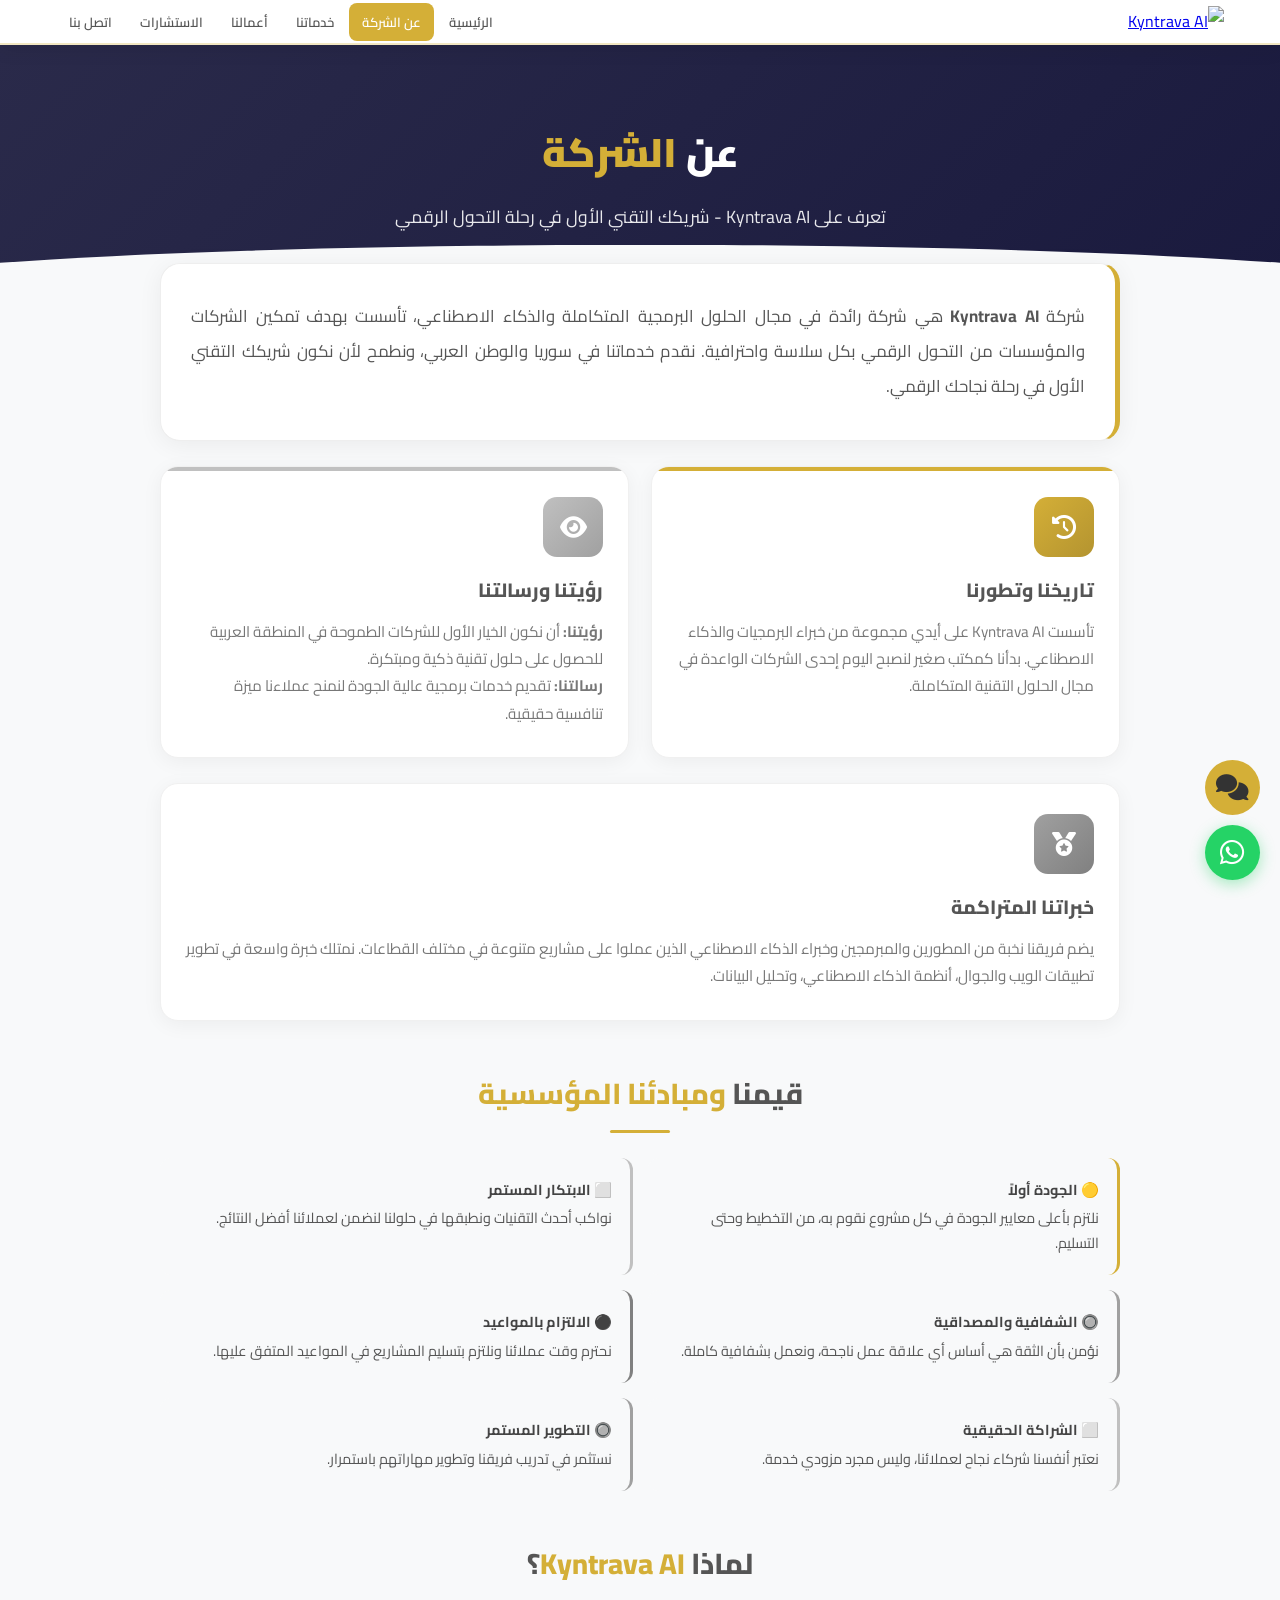
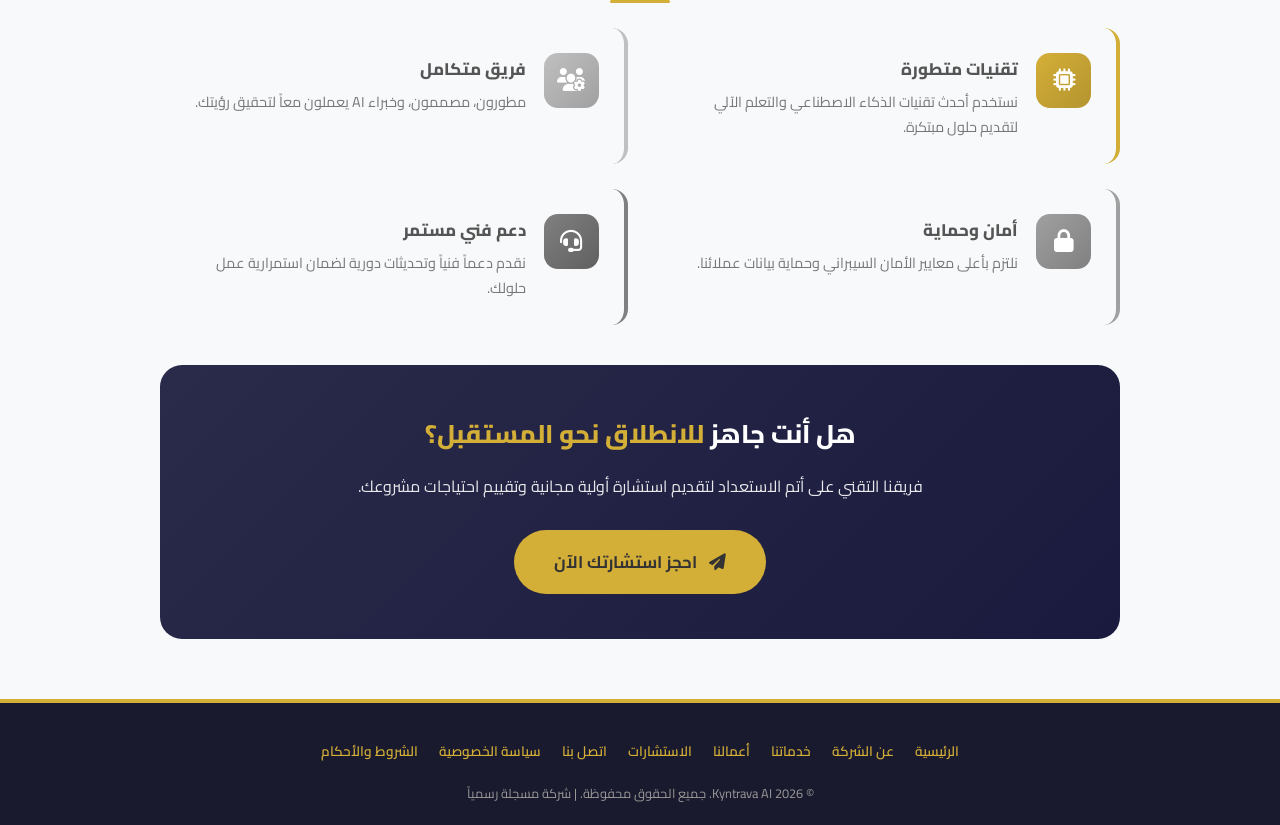
==== about.html @ 2e0e8b48 "Update about.html" ====
<!DOCTYPE html>
<html lang="ar" dir="rtl">
<head>
    <meta charset="UTF-8">
    <meta name="viewport" content="width=device-width, initial-scale=1.0">
    <title>عن الشركة - Kyntrava AI | الذكاء الاصطناعي والحلول البرمجية</title>
    <meta name="description" content="Kyntrava AI شركة رائدة في الذكاء الاصطناعي وتطوير البرمجيات. تعرف على رؤيتنا ورسالتنا وخبراتنا في الحلول الرقمية.">
    <meta property="og:title" content="عن الشركة - Kyntrava AI">
    <meta property="og:description" content="تعرف على Kyntrava AI - شريكك التقني الأول">
    <meta property="og:image" content="https://i.imgur.com/aRilL9C.png">
    
    <link rel="stylesheet" href="https://cdnjs.cloudflare.com/ajax/libs/font-awesome/6.5.1/css/all.min.css">
    <link href="https://fonts.googleapis.com/css2?family=Cairo:wght@300;400;500;600;700;800;900&display=swap" rel="stylesheet">
    
    <style>
        * { margin: 0; padding: 0; box-sizing: border-box; font-family: 'Cairo', sans-serif; }
        
        :root {
            --primary: #D4AF37;
            --primary-dark: #B49430;
            --primary-light: #E0C35A;
            --dark-bg: #1A1A2E;
            --silver: #C0C0C0;
            --gray: #A0A0A0;
            --darkgray: #808080;
            --neon-blue: #00d4ff;
            --neu-light: #ffffff;
            --neu-dark: #d1d9e6;
        }
        
        body { background: #f8f9fa; overflow-x: hidden; }

        /* شريط التقدم */
        .reading-progress { position: fixed; top: 0; left: 0; height: 3px; background: var(--primary); z-index: 10000; transition: width 0.1s; }

        /* نافبار */
        .navbar { background: rgba(255,255,255,0.95); backdrop-filter: blur(20px); -webkit-backdrop-filter: blur(20px); border-bottom: 2px solid rgba(212,175,55,0.3); box-shadow: 0 4px 20px rgba(0,0,0,0.08); position: sticky; top: 0; z-index: 1000; }
        .nav-container { max-width: 1200px; margin: 0 auto; padding: 0.4rem 1rem; display: flex; justify-content: space-between; align-items: center; flex-wrap: wrap; }
        .logo-img { height: 42px; }
        .nav-menu { display: flex; list-style: none; gap: 2px; flex-wrap: wrap; }
        .nav-menu a { text-decoration: none; color: #555; font-weight: 600; font-size: 0.82rem; padding: 7px 13px; border-radius: 8px; transition: all 0.3s; white-space: nowrap; }
        .nav-menu a:hover { color: var(--primary); background: rgba(212,175,55,0.08); }
        .nav-menu a.active { background: var(--primary); color: white; }
        .menu-toggle { display: none; font-size: 1.6rem; cursor: pointer; color: #555; background: none; border: 1px solid #ddd; border-radius: 8px; padding: 5px 12px; transition: 0.3s; }
        .menu-toggle:hover { color: var(--primary); border-color: var(--primary); }

        @media (max-width: 768px) {
            .menu-toggle { display: block; }
            .nav-menu { display: none; flex-direction: column; width: 100%; background: white; position: absolute; top: 100%; left: 0; right: 0; box-shadow: 0 10px 30px rgba(0,0,0,0.15); padding: 15px; border-radius: 0 0 15px 15px; gap: 5px; z-index: 1000; }
            .nav-menu.show { display: flex; animation: slideDown 0.3s ease; }
            .nav-menu a { width: 100%; text-align: center; padding: 12px; font-size: 0.95rem; }
        }
        @keyframes slideDown { from { opacity: 0; transform: translateY(-15px); } to { opacity: 1; transform: translateY(0); } }

        /* هيدر */
        .page-header { background: linear-gradient(135deg, #2a2a4a, #1a1a3e); padding: 70px 20px 60px; text-align: center; color: white; position: relative; overflow: hidden; }
        .page-header::after { content: ''; position: absolute; bottom: -2px; left: 0; right: 0; height: 50px; background: #f8f9fa; clip-path: ellipse(65% 100% at 50% 100%); }
        .page-header h1 { font-size: 2.5rem; font-weight: 900; margin-bottom: 10px; position: relative; z-index: 1; }
        .page-header h1 span { color: var(--primary); }
        .page-header p { font-size: 1.1rem; opacity: 0.9; position: relative; z-index: 1; }

        /* محتوى */
        .about-container { max-width: 1000px; margin: -30px auto 60px; padding: 0 20px; position: relative; z-index: 2; }

        .about-intro { background: white; border-radius: 20px; padding: 35px 30px; box-shadow: 0 4px 25px rgba(0,0,0,0.06); border: 1px solid #eee; margin-bottom: 25px; border-right: 5px solid var(--primary); }
        .about-intro p { color: #555; font-size: 1.05rem; line-height: 2.1; text-align: justify; }

        .cards-row { display: grid; grid-template-columns: 1fr 1fr; gap: 22px; margin-bottom: 25px; }
        .info-card { background: white; border-radius: 18px; padding: 30px 25px; box-shadow: 0 4px 20px rgba(0,0,0,0.05); border: 1px solid #f0f0f0; transition: all 0.3s; position: relative; overflow: hidden; }
        .info-card::before { content: ''; position: absolute; top: 0; left: 0; right: 0; height: 4px; }
        .info-card:nth-child(1)::before { background: var(--primary); }
        .info-card:nth-child(2)::before { background: var(--silver); }
        .info-card:hover { transform: translateY(-5px); box-shadow: 0 12px 35px rgba(0,0,0,0.1); }
        .card-icon { width: 60px; height: 60px; border-radius: 14px; display: flex; align-items: center; justify-content: center; font-size: 1.5rem; color: white; margin-bottom: 15px; }
        .info-card h3 { font-size: 1.2rem; color: #555; margin-bottom: 10px; font-weight: 800; }
        .info-card p { color: #777; font-size: 0.95rem; line-height: 1.8; }

        .section-title { font-size: 1.8rem; color: #555; margin: 45px 0 25px; text-align: center; font-weight: 800; }
        .section-title::after { content: ''; display: block; width: 60px; height: 3px; background: var(--primary); margin: 10px auto 0; border-radius: 2px; }
        .section-title span { color: var(--primary); }

        .values-grid { display: grid; grid-template-columns: 1fr 1fr; gap: 15px; margin-bottom: 30px; }
        .value-item { background: #f8f9fa; padding: 20px 18px; border-radius: 12px; border-right: 3px solid var(--primary); font-size: 0.9rem; color: #555; line-height: 1.7; transition: 0.3s; }
        .value-item:nth-child(2) { border-right-color: var(--silver); }
        .value-item:nth-child(3) { border-right-color: var(--gray); }
        .value-item:nth-child(4) { border-right-color: var(--darkgray); }
        .value-item:nth-child(5) { border-right-color: var(--silver); }
        .value-item:nth-child(6) { border-right-color: var(--gray); }
        .value-item:hover { background: #f0f0f0; transform: translateX(-3px); }
        .value-item strong { display: block; margin-bottom: 4px; color: #444; }

        .why-us-grid { display: grid; grid-template-columns: 1fr 1fr; gap: 25px; margin-bottom: 30px; }
        .why-us-item { display: flex; align-items: flex-start; gap: 18px; padding: 25px; background: #f8f9fa; border-radius: 16px; border-right: 4px solid var(--primary); transition: 0.3s; }
        .why-us-item:nth-child(2) { border-right-color: var(--silver); }
        .why-us-item:nth-child(3) { border-right-color: var(--gray); }
        .why-us-item:nth-child(4) { border-right-color: var(--darkgray); }
        .why-us-item:hover { background: #f0f0f0; transform: translateX(-5px); }
        .why-icon { width: 55px; height: 55px; border-radius: 14px; display: flex; align-items: center; justify-content: center; color: white; font-size: 1.4rem; flex-shrink: 0; }
        .why-us-item h4 { color: #555; margin-bottom: 5px; font-weight: 800; font-size: 1.05rem; }
        .why-us-item p { color: #777; font-size: 0.9rem; line-height: 1.7; }

        .cta-section { background: linear-gradient(135deg, #2a2a4a, #1a1a3e); border-radius: 22px; padding: 45px 35px; text-align: center; color: white; margin-top: 40px; }
        .cta-section h3 { font-size: 1.6rem; margin-bottom: 12px; font-weight: 800; }
        .cta-section h3 span { color: var(--primary); }
        .cta-section p { opacity: 0.9; margin-bottom: 28px; line-height: 2; }
        .btn-cta { display: inline-block; background: var(--primary); color: #333; padding: 16px 40px; border-radius: 50px; text-decoration: none; font-weight: 700; font-size: 1.05rem; transition: 0.3s; }
        .btn-cta:hover { background: var(--primary-dark); transform: translateY(-4px); }

        @media (max-width: 768px) {
            .page-header h1 { font-size: 1.8rem; }
            .cards-row { grid-template-columns: 1fr; }
            .values-grid { grid-template-columns: 1fr; }
            .why-us-grid { grid-template-columns: 1fr; }
            .about-intro { padding: 25px 20px; }
        }

        /* فوتر */
        footer { background: var(--dark-bg); color: #ccc; padding: 30px 15px 20px; text-align: center; font-size: 0.85rem; border-top: 4px solid var(--primary); }
        footer a { color: var(--primary); text-decoration: none; margin: 5px 8px; font-weight: 600; }
        footer a:hover { color: var(--primary-light); }
        footer .footer-links { margin-bottom: 12px; display: flex; flex-wrap: wrap; justify-content: center; gap: 5px; }
        footer .copyright { color: #999; font-size: 0.8rem; }

        /* أيقونات */
        .whatsapp-float { position: fixed; bottom: 20px; right: 20px; width: 55px; height: 55px; background: #25D366; color: white; border-radius: 50%; display: flex; align-items: center; justify-content: center; font-size: 28px; z-index: 999; text-decoration: none; box-shadow: 0 4px 15px rgba(37,211,102,0.4); }
        .consult-float { position: fixed; bottom: 85px; right: 20px; width: 55px; height: 55px; background: var(--primary); color: #333; border-radius: 50%; display: flex; align-items: center; justify-content: center; font-size: 26px; z-index: 999; text-decoration: none; }
        .back-to-top { position: fixed; bottom: 150px; right: 20px; width: 48px; height: 48px; background: #333; color: var(--primary); border-radius: 50%; display: flex; align-items: center; justify-content: center; font-size: 22px; z-index: 999; cursor: pointer; opacity: 0; visibility: hidden; transition: 0.3s; border: 2px solid var(--primary); }
        .back-to-top.show { opacity: 1; visibility: visible; }
    </style>
</head>
<body>
    <div class="reading-progress"></div>

    <nav class="navbar">
        <div class="nav-container">
            <div class="logo-area">
                <a href="index.html"><img src="https://imgur.com/x5sJ7l7.png" alt="Kyntrava AI" class="logo-img"></a>
            </div>
            <button class="menu-toggle"><i class="fas fa-bars"></i></button>
            <ul class="nav-menu" id="navMenu">
                <li><a href="index.html">الرئيسية</a></li>
                <li><a href="about.html" class="active">عن الشركة</a></li>
                <li><a href="services.html">خدماتنا</a></li>
                <li><a href="portfolio.html">أعمالنا</a></li>
                <li><a href="consultation.html">الاستشارات</a></li>
                <li><a href="contact.html">اتصل بنا</a></li>
            </ul>
        </div>
    </nav>

    <header class="page-header">
        <h1>عن <span>الشركة</span></h1>
        <p>تعرف على Kyntrava AI - شريكك التقني الأول في رحلة التحول الرقمي</p>
    </header>

    <main class="about-container">
        <div class="about-intro">
            <p>شركة <strong>Kyntrava AI</strong> هي شركة رائدة في مجال الحلول البرمجية المتكاملة والذكاء الاصطناعي، تأسست بهدف تمكين الشركات والمؤسسات من التحول الرقمي بكل سلاسة واحترافية. نقدم خدماتنا في سوريا والوطن العربي، ونطمح لأن نكون شريكك التقني الأول في رحلة نجاحك الرقمي.</p>
        </div>

        <div class="cards-row">
            <div class="info-card">
                <div class="card-icon" style="background:linear-gradient(135deg, #D4AF37, #B49430);"><i class="fas fa-history"></i></div>
                <h3>تاريخنا وتطورنا</h3>
                <p>تأسست Kyntrava AI على أيدي مجموعة من خبراء البرمجيات والذكاء الاصطناعي. بدأنا كمكتب صغير لنصبح اليوم إحدى الشركات الواعدة في مجال الحلول التقنية المتكاملة.</p>
            </div>
            <div class="info-card">
                <div class="card-icon" style="background:linear-gradient(135deg, #C0C0C0, #A0A0A0);"><i class="fas fa-eye"></i></div>
                <h3>رؤيتنا ورسالتنا</h3>
                <p><strong>رؤيتنا:</strong> أن نكون الخيار الأول للشركات الطموحة في المنطقة العربية للحصول على حلول تقنية ذكية ومبتكرة.<br><strong>رسالتنا:</strong> تقديم خدمات برمجية عالية الجودة لنمنح عملاءنا ميزة تنافسية حقيقية.</p>
            </div>
        </div>

        <div class="info-card" style="margin-bottom:25px;">
            <div class="card-icon" style="background:linear-gradient(135deg, #A0A0A0, #808080);"><i class="fas fa-medal"></i></div>
            <h3>خبراتنا المتراكمة</h3>
            <p>يضم فريقنا نخبة من المطورين والمبرمجين وخبراء الذكاء الاصطناعي الذين عملوا على مشاريع متنوعة في مختلف القطاعات. نمتلك خبرة واسعة في تطوير تطبيقات الويب والجوال، أنظمة الذكاء الاصطناعي، وتحليل البيانات.</p>
        </div>

        <h3 class="section-title">قيمنا <span>ومبادئنا المؤسسية</span></h3>
        <div class="values-grid">
            <div class="value-item"><strong>🟡 الجودة أولاً</strong>نلتزم بأعلى معايير الجودة في كل مشروع نقوم به، من التخطيط وحتى التسليم.</div>
            <div class="value-item"><strong>⬜ الابتكار المستمر</strong>نواكب أحدث التقنيات ونطبقها في حلولنا لنضمن لعملائنا أفضل النتائج.</div>
            <div class="value-item"><strong>🔘 الشفافية والمصداقية</strong>نؤمن بأن الثقة هي أساس أي علاقة عمل ناجحة، ونعمل بشفافية كاملة.</div>
            <div class="value-item"><strong>⚫ الالتزام بالمواعيد</strong>نحترم وقت عملائنا ونلتزم بتسليم المشاريع في المواعيد المتفق عليها.</div>
            <div class="value-item"><strong>⬜ الشراكة الحقيقية</strong>نعتبر أنفسنا شركاء نجاح لعملائنا، وليس مجرد مزودي خدمة.</div>
            <div class="value-item"><strong>🔘 التطوير المستمر</strong>نستثمر في تدريب فريقنا وتطوير مهاراتهم باستمرار.</div>
        </div>

        <h3 class="section-title">لماذا <span>Kyntrava AI</span>؟</h3>
        <div class="why-us-grid">
            <div class="why-us-item">
                <div class="why-icon" style="background:linear-gradient(135deg, #D4AF37, #B49430);"><i class="fas fa-microchip"></i></div>
                <div><h4>تقنيات متطورة</h4><p>نستخدم أحدث تقنيات الذكاء الاصطناعي والتعلم الآلي لتقديم حلول مبتكرة.</p></div>
            </div>
            <div class="why-us-item">
                <div class="why-icon" style="background:linear-gradient(135deg, #C0C0C0, #A0A0A0);"><i class="fas fa-users-cog"></i></div>
                <div><h4>فريق متكامل</h4><p>مطورون، مصممون، وخبراء AI يعملون معاً لتحقيق رؤيتك.</p></div>
            </div>
            <div class="why-us-item">
                <div class="why-icon" style="background:linear-gradient(135deg, #A0A0A0, #808080);"><i class="fas fa-lock"></i></div>
                <div><h4>أمان وحماية</h4><p>نلتزم بأعلى معايير الأمان السيبراني وحماية بيانات عملائنا.</p></div>
            </div>
            <div class="why-us-item">
                <div class="why-icon" style="background:linear-gradient(135deg, #808080, #606060);"><i class="fas fa-headset"></i></div>
                <div><h4>دعم فني مستمر</h4><p>نقدم دعماً فنياً وتحديثات دورية لضمان استمرارية عمل حلولك.</p></div>
            </div>
        </div>

        <section class="cta-section">
            <h3>هل أنت جاهز <span>للانطلاق نحو المستقبل؟</span></h3>
            <p>فريقنا التقني على أتم الاستعداد لتقديم استشارة أولية مجانية وتقييم احتياجات مشروعك.</p>
            <a href="consultation.html" class="btn-cta"><i class="fas fa-paper-plane" style="margin-left:8px;"></i> احجز استشارتك الآن</a>
        </section>
    </main>

    <footer>
        <div class="footer-links">
            <a href="index.html">الرئيسية</a><a href="about.html">عن الشركة</a><a href="services.html">خدماتنا</a><a href="portfolio.html">أعمالنا</a><a href="consultation.html">الاستشارات</a><a href="contact.html">اتصل بنا</a><a href="privacy.html">سياسة الخصوصية</a><a href="terms.html">الشروط والأحكام</a>
        </div>
        <p class="copyright">© 2026 Kyntrava AI. جميع الحقوق محفوظة. | شركة مسجلة رسمياً</p>
    </footer>

    <a href="https://wa.me/963933438019" class="whatsapp-float" target="_blank"><i class="fab fa-whatsapp"></i></a>
    <a href="consultation.html" class="consult-float"><i class="fas fa-comments"></i></a>
    <div class="back-to-top" onclick="window.scrollTo({top:0,behavior:'smooth'})"><i class="fas fa-chevron-up"></i></div>

    <script>
        const menuToggle = document.querySelector('.menu-toggle');
        const navMenu = document.getElementById('navMenu');
        menuToggle.addEventListener('click', function() {
            navMenu.classList.toggle('show');
            const icon = menuToggle.querySelector('i');
            icon.className = navMenu.classList.contains('show') ? 'fas fa-times' : 'fas fa-bars';
        });
        navMenu.querySelectorAll('a').forEach(function(link) {
            link.addEventListener('click', function() {
                navMenu.classList.remove('show');
                menuToggle.querySelector('i').className = 'fas fa-bars';
            });
        });
        document.addEventListener('click', function(e) {
            if (navMenu.classList.contains('show') && !e.target.closest('.nav-container')) {
                navMenu.classList.remove('show');
                menuToggle.querySelector('i').className = 'fas fa-bars';
            }
        });
        const progressBar = document.querySelector('.reading-progress');
        window.addEventListener('scroll', function() {
            const p = (window.pageYOffset / (document.documentElement.scrollHeight - window.innerHeight)) * 100;
            if (progressBar) progressBar.style.width = Math.min(p, 100) + '%';
        });
        const backToTopBtn = document.querySelector('.back-to-top');
        window.addEventListener('scroll', function() {
            if (window.scrollY > 500) backToTopBtn.classList.add('show');
            else backToTopBtn.classList.remove('show');
        });
        const currentPage = window.location.pathname.split('/').pop() || 'index.html';
        document.querySelectorAll('.nav-menu a').forEach(function(link) {
            if (link.getAttribute('href') === currentPage) link.classList.add('active');
        });
    </script>
</body>
</html>
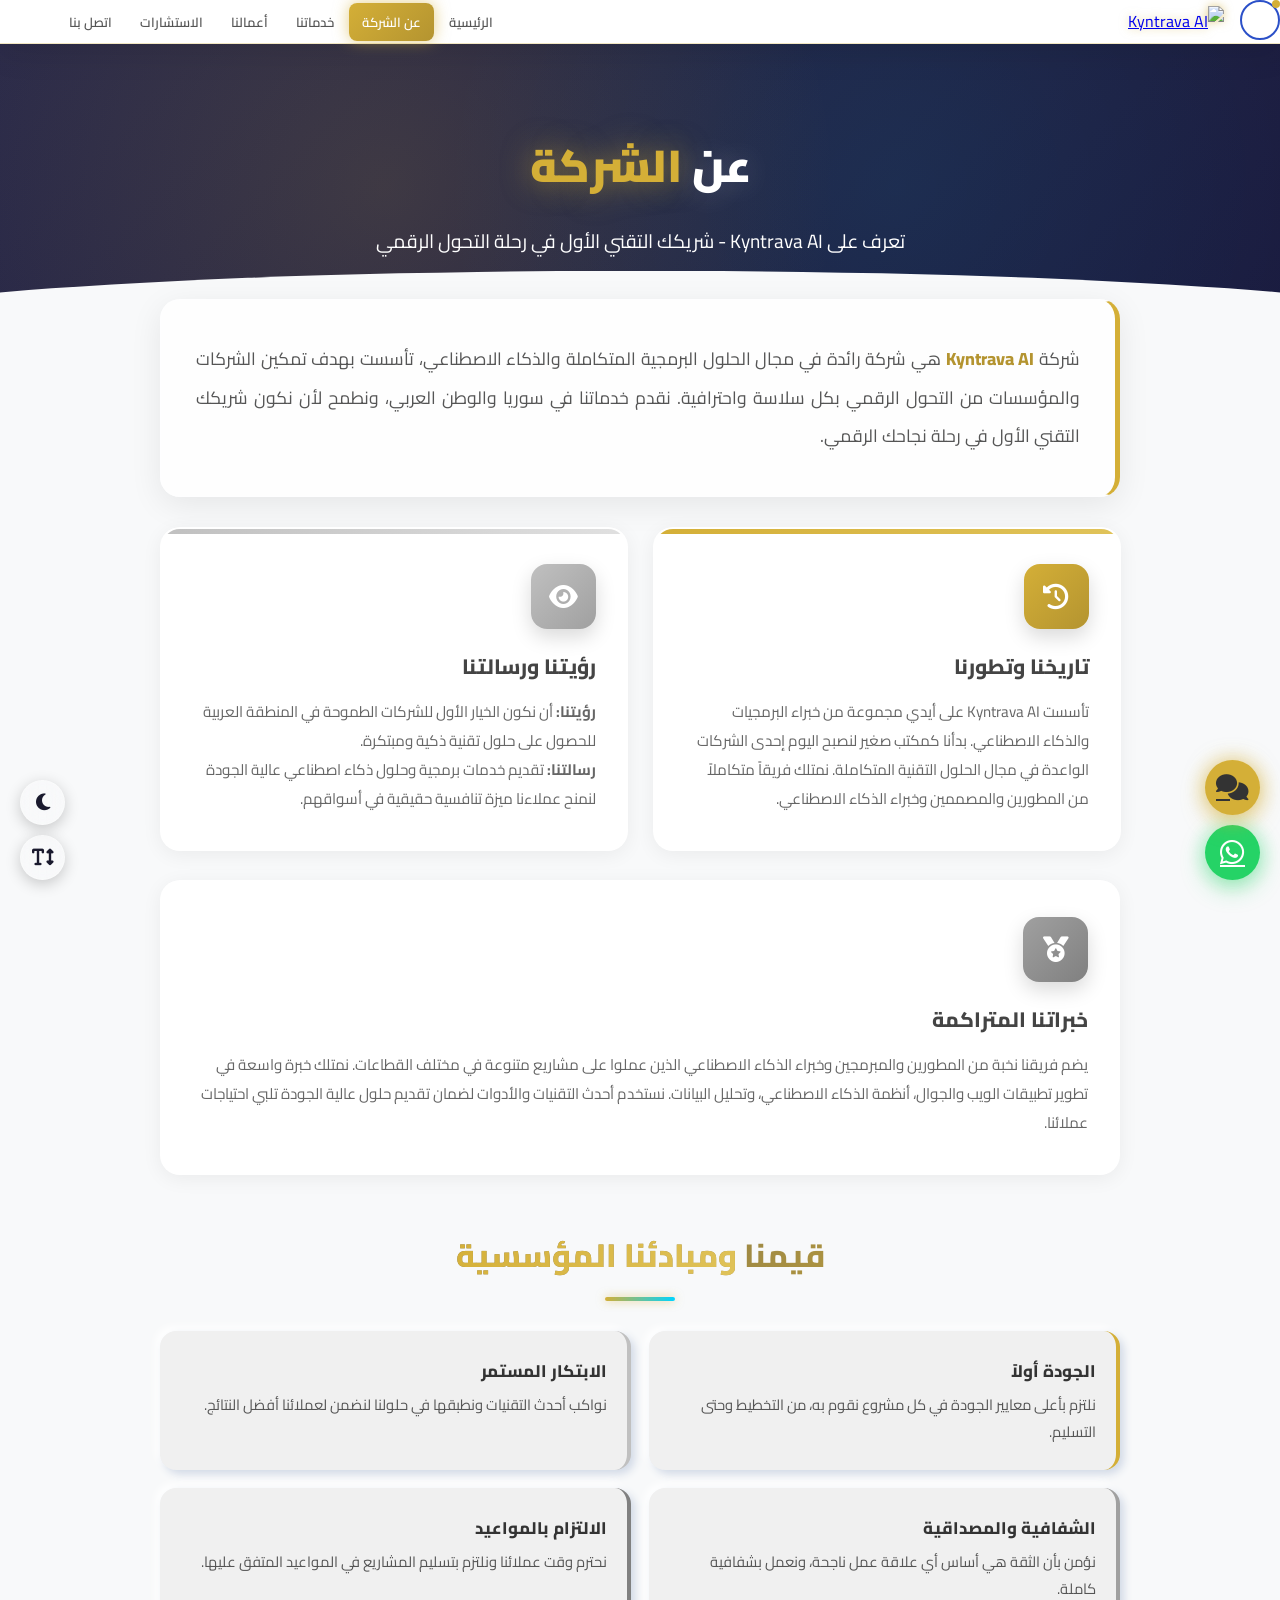
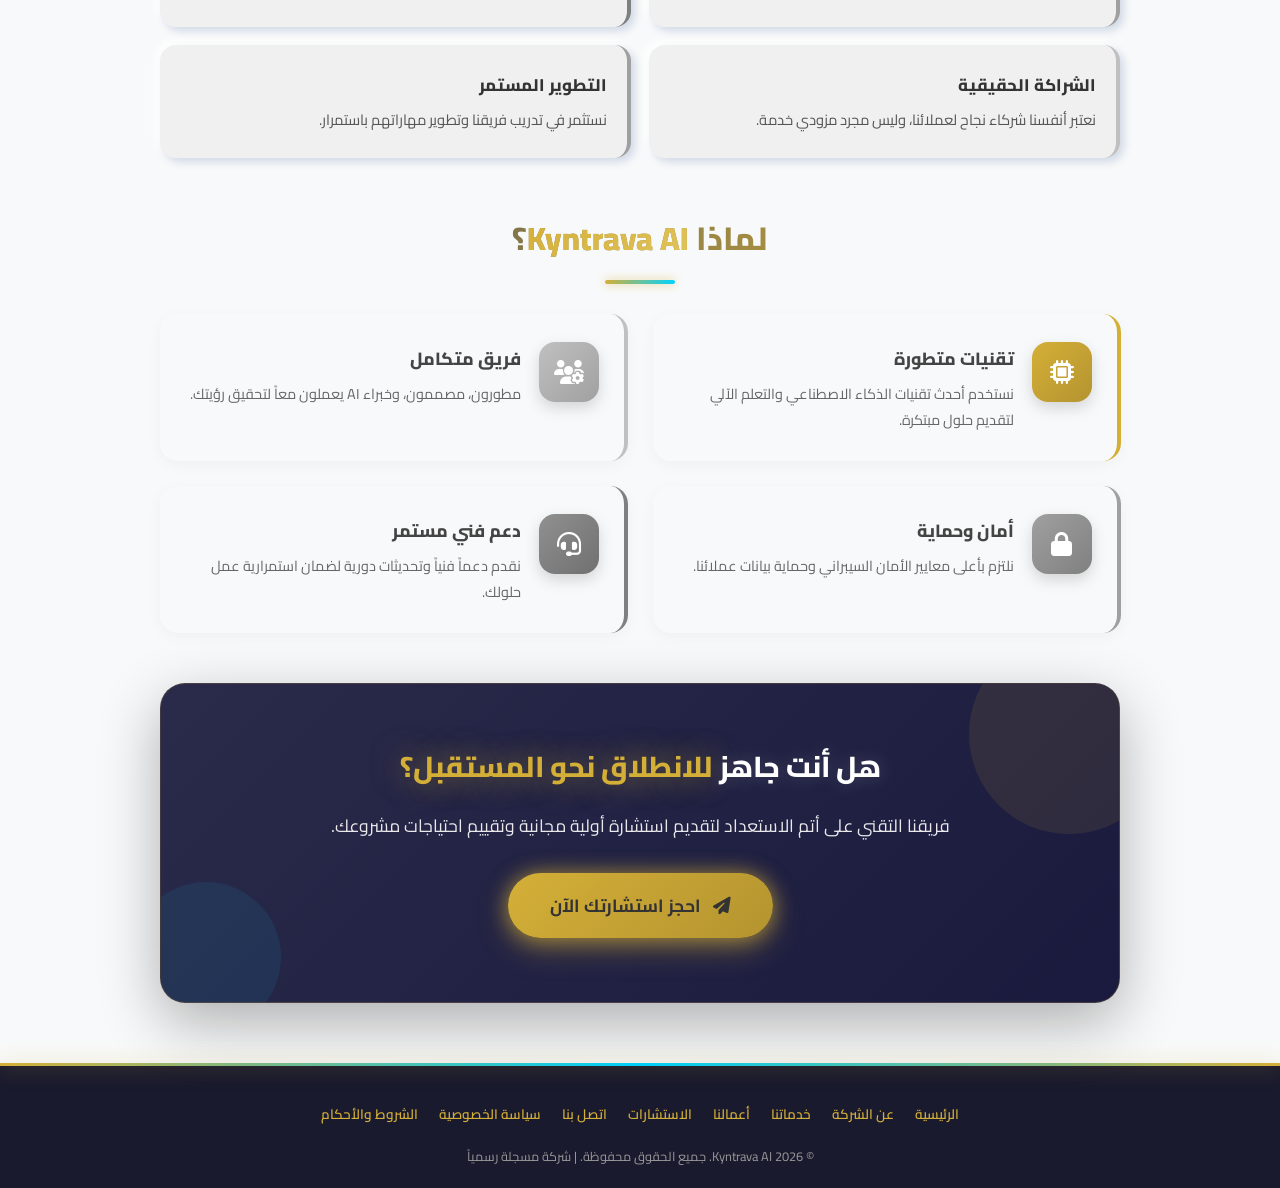
==== commit 74249ed3: "Update about.html" ====
--- a/about.html
+++ b/about.html
@@ -6,11 +6,12 @@
     <title>عن الشركة - Kyntrava AI | الذكاء الاصطناعي والحلول البرمجية</title>
     <meta name="description" content="Kyntrava AI شركة رائدة في الذكاء الاصطناعي وتطوير البرمجيات. تعرف على رؤيتنا ورسالتنا وخبراتنا في الحلول الرقمية.">
     <meta property="og:title" content="عن الشركة - Kyntrava AI">
-    <meta property="og:description" content="تعرف على Kyntrava AI - شريكك التقني الأول">
+    <meta property="og:description" content="تعرف على Kyntrava AI - شريكك التقني الأول في رحلة التحول الرقمي">
     <meta property="og:image" content="https://i.imgur.com/aRilL9C.png">
     
     <link rel="stylesheet" href="https://cdnjs.cloudflare.com/ajax/libs/font-awesome/6.5.1/css/all.min.css">
     <link href="https://fonts.googleapis.com/css2?family=Cairo:wght@300;400;500;600;700;800;900&display=swap" rel="stylesheet">
+    <script src="https://cdn.jsdelivr.net/npm/particles.js@2.0.0/particles.min.js"></script>
     
     <style>
         * { margin: 0; padding: 0; box-sizing: border-box; font-family: 'Cairo', sans-serif; }
@@ -19,125 +20,626 @@
             --primary: #D4AF37;
             --primary-dark: #B49430;
             --primary-light: #E0C35A;
+            --primary-glow: rgba(212, 175, 55, 0.6);
             --dark-bg: #1A1A2E;
+            --darker-bg: #0a0a1a;
             --silver: #C0C0C0;
             --gray: #A0A0A0;
             --darkgray: #808080;
             --neon-blue: #00d4ff;
+            --glass-bg: rgba(255, 255, 255, 0.1);
+            --glass-border: rgba(255, 255, 255, 0.2);
+            --glass-blur: blur(15px);
             --neu-light: #ffffff;
             --neu-dark: #d1d9e6;
-        }
-        
-        body { background: #f8f9fa; overflow-x: hidden; }
-
-        /* شريط التقدم */
-        .reading-progress { position: fixed; top: 0; left: 0; height: 3px; background: var(--primary); z-index: 10000; transition: width 0.1s; }
-
-        /* نافبار */
-        .navbar { background: rgba(255,255,255,0.95); backdrop-filter: blur(20px); -webkit-backdrop-filter: blur(20px); border-bottom: 2px solid rgba(212,175,55,0.3); box-shadow: 0 4px 20px rgba(0,0,0,0.08); position: sticky; top: 0; z-index: 1000; }
-        .nav-container { max-width: 1200px; margin: 0 auto; padding: 0.4rem 1rem; display: flex; justify-content: space-between; align-items: center; flex-wrap: wrap; }
-        .logo-img { height: 42px; }
-        .nav-menu { display: flex; list-style: none; gap: 2px; flex-wrap: wrap; }
-        .nav-menu a { text-decoration: none; color: #555; font-weight: 600; font-size: 0.82rem; padding: 7px 13px; border-radius: 8px; transition: all 0.3s; white-space: nowrap; }
-        .nav-menu a:hover { color: var(--primary); background: rgba(212,175,55,0.08); }
-        .nav-menu a.active { background: var(--primary); color: white; }
-        .menu-toggle { display: none; font-size: 1.6rem; cursor: pointer; color: #555; background: none; border: 1px solid #ddd; border-radius: 8px; padding: 5px 12px; transition: 0.3s; }
-        .menu-toggle:hover { color: var(--primary); border-color: var(--primary); }
-
-        @media (max-width: 768px) {
-            .menu-toggle { display: block; }
-            .nav-menu { display: none; flex-direction: column; width: 100%; background: white; position: absolute; top: 100%; left: 0; right: 0; box-shadow: 0 10px 30px rgba(0,0,0,0.15); padding: 15px; border-radius: 0 0 15px 15px; gap: 5px; z-index: 1000; }
-            .nav-menu.show { display: flex; animation: slideDown 0.3s ease; }
-            .nav-menu a { width: 100%; text-align: center; padding: 12px; font-size: 0.95rem; }
-        }
-        @keyframes slideDown { from { opacity: 0; transform: translateY(-15px); } to { opacity: 1; transform: translateY(0); } }
-
-        /* هيدر */
-        .page-header { background: linear-gradient(135deg, #2a2a4a, #1a1a3e); padding: 70px 20px 60px; text-align: center; color: white; position: relative; overflow: hidden; }
-        .page-header::after { content: ''; position: absolute; bottom: -2px; left: 0; right: 0; height: 50px; background: #f8f9fa; clip-path: ellipse(65% 100% at 50% 100%); }
-        .page-header h1 { font-size: 2.5rem; font-weight: 900; margin-bottom: 10px; position: relative; z-index: 1; }
-        .page-header h1 span { color: var(--primary); }
-        .page-header p { font-size: 1.1rem; opacity: 0.9; position: relative; z-index: 1; }
-
-        /* محتوى */
-        .about-container { max-width: 1000px; margin: -30px auto 60px; padding: 0 20px; position: relative; z-index: 2; }
-
-        .about-intro { background: white; border-radius: 20px; padding: 35px 30px; box-shadow: 0 4px 25px rgba(0,0,0,0.06); border: 1px solid #eee; margin-bottom: 25px; border-right: 5px solid var(--primary); }
-        .about-intro p { color: #555; font-size: 1.05rem; line-height: 2.1; text-align: justify; }
-
-        .cards-row { display: grid; grid-template-columns: 1fr 1fr; gap: 22px; margin-bottom: 25px; }
-        .info-card { background: white; border-radius: 18px; padding: 30px 25px; box-shadow: 0 4px 20px rgba(0,0,0,0.05); border: 1px solid #f0f0f0; transition: all 0.3s; position: relative; overflow: hidden; }
-        .info-card::before { content: ''; position: absolute; top: 0; left: 0; right: 0; height: 4px; }
-        .info-card:nth-child(1)::before { background: var(--primary); }
-        .info-card:nth-child(2)::before { background: var(--silver); }
-        .info-card:hover { transform: translateY(-5px); box-shadow: 0 12px 35px rgba(0,0,0,0.1); }
-        .card-icon { width: 60px; height: 60px; border-radius: 14px; display: flex; align-items: center; justify-content: center; font-size: 1.5rem; color: white; margin-bottom: 15px; }
-        .info-card h3 { font-size: 1.2rem; color: #555; margin-bottom: 10px; font-weight: 800; }
-        .info-card p { color: #777; font-size: 0.95rem; line-height: 1.8; }
-
-        .section-title { font-size: 1.8rem; color: #555; margin: 45px 0 25px; text-align: center; font-weight: 800; }
-        .section-title::after { content: ''; display: block; width: 60px; height: 3px; background: var(--primary); margin: 10px auto 0; border-radius: 2px; }
-        .section-title span { color: var(--primary); }
-
-        .values-grid { display: grid; grid-template-columns: 1fr 1fr; gap: 15px; margin-bottom: 30px; }
-        .value-item { background: #f8f9fa; padding: 20px 18px; border-radius: 12px; border-right: 3px solid var(--primary); font-size: 0.9rem; color: #555; line-height: 1.7; transition: 0.3s; }
+            --shadow-gold: 0 8px 30px rgba(212, 175, 55, 0.3);
+            --bounce: cubic-bezier(0.175, 0.885, 0.32, 1.275);
+        }
+        
+        body { 
+            background: #f8f9fa; 
+            cursor: none;
+            overflow-x: hidden;
+        }
+        
+        /* ===== مؤشر الفأرة ===== */
+        .custom-cursor {
+            width: 40px; height: 40px;
+            border: 2px solid var(--primary);
+            border-radius: 50%;
+            position: fixed;
+            pointer-events: none;
+            z-index: 99999;
+            transition: width 0.3s, height 0.3s;
+            mix-blend-mode: difference;
+        }
+        .custom-cursor-dot {
+            width: 8px; height: 8px;
+            background: var(--primary);
+            border-radius: 50%;
+            position: fixed;
+            pointer-events: none;
+            z-index: 99999;
+        }
+        .custom-cursor.hover {
+            width: 60px; height: 60px;
+            border-color: var(--primary-light);
+            background: rgba(212,175,55,0.1);
+        }
+        
+        /* ===== شريط التقدم ===== */
+        .reading-progress {
+            position: fixed; top: 0; left: 0;
+            height: 3px;
+            background: linear-gradient(90deg, var(--primary), var(--neon-blue), var(--primary));
+            z-index: 10000;
+            box-shadow: 0 0 10px var(--primary-glow);
+        }
+        
+        /* ===== خلفية الجسيمات ===== */
+        #particles-js {
+            position: fixed; top: 0; left: 0;
+            width: 100%; height: 100%;
+            z-index: -1;
+            pointer-events: none;
+        }
+        
+        /* ===== أزرار التحكم ===== */
+        .theme-switcher {
+            position: fixed; bottom: 20px; left: 20px;
+            z-index: 999;
+            display: flex; flex-direction: column; gap: 10px;
+        }
+        .theme-toggle, .font-size-toggle {
+            width: 45px; height: 45px;
+            border-radius: 50%;
+            background: var(--glass-bg);
+            backdrop-filter: var(--glass-blur);
+            border: 1px solid var(--glass-border);
+            color: var(--dark-bg);
+            cursor: pointer;
+            display: flex; align-items: center; justify-content: center;
+            font-size: 1.2rem;
+            transition: all 0.3s ease;
+            box-shadow: 0 4px 15px rgba(0,0,0,0.2);
+        }
+        .theme-toggle:hover, .font-size-toggle:hover {
+            transform: scale(1.1);
+            box-shadow: 0 0 20px var(--primary-glow);
+            color: var(--primary);
+        }
+        
+        /* ===== نافبار زجاجي ===== */
+        .navbar {
+            background: rgba(255, 255, 255, 0.9);
+            backdrop-filter: blur(20px);
+            -webkit-backdrop-filter: blur(20px);
+            border-bottom: 1px solid rgba(212, 175, 55, 0.3);
+            box-shadow: 0 8px 32px rgba(0,0,0,0.1);
+            position: sticky;
+            top: 0;
+            z-index: 1000;
+        }
+        .nav-container {
+            max-width: 1200px;
+            margin: 0 auto;
+            padding: 0.4rem 1rem;
+            display: flex;
+            justify-content: space-between;
+            align-items: center;
+        }
+        .logo-img {
+            height: 42px;
+            filter: drop-shadow(0 0 5px var(--primary-glow));
+        }
+        .nav-menu {
+            display: flex;
+            list-style: none;
+            gap: 2px;
+        }
+        .nav-menu a {
+            text-decoration: none;
+            color: #555;
+            font-weight: 600;
+            font-size: 0.82rem;
+            padding: 7px 13px;
+            border-radius: 8px;
+            transition: all 0.3s ease;
+            position: relative;
+            overflow: hidden;
+        }
+        .nav-menu a::before {
+            content: '';
+            position: absolute;
+            bottom: 0; left: 50%;
+            width: 0; height: 2px;
+            background: linear-gradient(90deg, var(--primary), var(--neon-blue));
+            transition: all 0.3s ease;
+            transform: translateX(-50%);
+        }
+        .nav-menu a:hover::before { width: 70%; }
+        .nav-menu a:hover { color: var(--primary); }
+        .nav-menu a.active {
+            background: linear-gradient(135deg, var(--primary), var(--primary-dark));
+            color: white;
+            box-shadow: 0 0 15px var(--primary-glow);
+        }
+        
+        /* ===== هيدر الصفحة ===== */
+        .page-header {
+            background: linear-gradient(135deg, #2a2a4a, #1a1a3e);
+            padding: 80px 20px 70px;
+            text-align: center;
+            color: white;
+            position: relative;
+            overflow: hidden;
+        }
+        .page-header::before {
+            content: '';
+            position: absolute;
+            top: 0; left: 0;
+            width: 100%; height: 100%;
+            background: radial-gradient(circle at 30% 50%, rgba(212,175,55,0.15) 0%, transparent 50%),
+                        radial-gradient(circle at 70% 50%, rgba(0,212,255,0.08) 0%, transparent 50%);
+            animation: rotateBg 20s linear infinite;
+        }
+        .page-header::after {
+            content: '';
+            position: absolute;
+            bottom: -2px; left: 0; right: 0;
+            height: 60px;
+            background: #f8f9fa;
+            clip-path: ellipse(65% 100% at 50% 100%);
+        }
+        .page-header > * { position: relative; z-index: 1; }
+        .page-header h1 { 
+            font-size: 2.8rem; 
+            font-weight: 900; 
+            margin-bottom: 15px;
+            animation: fadeInUp 0.8s ease;
+            text-shadow: 0 0 30px rgba(255,255,255,0.2);
+        }
+        .page-header h1 span { 
+            color: var(--primary);
+            text-shadow: 0 0 30px var(--primary-glow);
+        }
+        .page-header p { 
+            font-size: 1.2rem; 
+            opacity: 0.9; 
+            max-width: 600px; 
+            margin: 0 auto;
+            animation: fadeInUp 0.8s ease 0.2s both;
+        }
+        
+        @keyframes rotateBg {
+            from { transform: rotate(0deg); }
+            to { transform: rotate(360deg); }
+        }
+        @keyframes fadeInUp {
+            from { opacity: 0; transform: translateY(30px); }
+            to { opacity: 1; transform: translateY(0); }
+        }
+        
+        /* ===== المحتوى ===== */
+        .about-container {
+            max-width: 1000px;
+            margin: -30px auto 60px;
+            padding: 0 20px;
+            position: relative;
+            z-index: 2;
+        }
+        
+        .section-title {
+            font-size: 2rem;
+            margin: 50px 0 30px;
+            text-align: center;
+            font-weight: 800;
+            background: linear-gradient(135deg, #555, var(--primary));
+            -webkit-background-clip: text;
+            -webkit-text-fill-color: transparent;
+            background-clip: text;
+        }
+        .section-title::after {
+            content: '';
+            display: block;
+            width: 70px; height: 4px;
+            background: linear-gradient(90deg, var(--primary), var(--neon-blue));
+            margin: 12px auto 0;
+            border-radius: 2px;
+            box-shadow: 0 0 10px var(--primary-glow);
+        }
+        .section-title span {
+            background: linear-gradient(135deg, var(--primary), var(--primary-light));
+            -webkit-background-clip: text;
+            -webkit-text-fill-color: transparent;
+            background-clip: text;
+        }
+        
+        /* ===== بطاقة المقدمة - Glassmorphism ===== */
+        .about-intro {
+            background: rgba(255, 255, 255, 0.8);
+            backdrop-filter: blur(10px);
+            border-radius: 20px;
+            padding: 40px 35px;
+            box-shadow: 0 8px 32px rgba(0,0,0,0.08);
+            border: 1px solid rgba(255,255,255,0.3);
+            margin-bottom: 30px;
+            border-right: 5px solid var(--primary);
+            transition: all 0.3s ease;
+        }
+        .about-intro:hover {
+            box-shadow: 0 15px 40px rgba(0,0,0,0.12);
+            transform: translateY(-3px);
+        }
+        .about-intro p { 
+            color: #555; 
+            font-size: 1.1rem; 
+            line-height: 2.2; 
+            text-align: justify; 
+        }
+        .about-intro p strong { 
+            color: var(--primary-dark);
+            font-weight: 800;
+        }
+        
+        /* ===== بطاقات الصفوف - 3D Tilt ===== */
+        .cards-row {
+            display: grid;
+            grid-template-columns: 1fr 1fr;
+            gap: 25px;
+            margin-bottom: 30px;
+        }
+        .info-card {
+            background: white;
+            border-radius: 20px;
+            padding: 35px 30px;
+            box-shadow: 0 4px 20px rgba(0,0,0,0.06);
+            border: 2px solid transparent;
+            transition: all 0.4s var(--bounce);
+            position: relative;
+            overflow: hidden;
+            transform-style: preserve-3d;
+            perspective: 1000px;
+        }
+        .info-card::before {
+            content: '';
+            position: absolute;
+            top: 0; left: 0; right: 0;
+            height: 5px;
+            border-radius: 20px 20px 0 0;
+            transition: height 0.3s ease;
+        }
+        .info-card::after {
+            content: '';
+            position: absolute;
+            top: -50%; left: -50%;
+            width: 200%; height: 200%;
+            background: radial-gradient(circle, var(--primary) 0%, transparent 70%);
+            opacity: 0;
+            transition: all 0.5s ease;
+            z-index: 0;
+        }
+        .info-card > * { position: relative; z-index: 1; }
+        .info-card:nth-child(1)::before { background: linear-gradient(90deg, var(--primary), var(--primary-light)); }
+        .info-card:nth-child(2)::before { background: linear-gradient(90deg, var(--silver), #E0E0E0); }
+        .info-card:hover::before { height: 8px; }
+        .info-card:hover::after { opacity: 0.04; }
+        .info-card:hover { 
+            transform: translateY(-8px) rotateX(3deg); 
+            box-shadow: 0 20px 50px rgba(0,0,0,0.15), 0 0 30px var(--primary-glow);
+            border-color: var(--primary);
+        }
+        .card-icon { 
+            width: 65px; height: 65px; 
+            border-radius: 16px; 
+            display: flex; 
+            align-items: center; 
+            justify-content: center; 
+            font-size: 1.6rem; 
+            color: white; 
+            margin-bottom: 18px;
+            transition: all 0.3s ease;
+            box-shadow: 0 8px 20px rgba(0,0,0,0.15);
+        }
+        .info-card:hover .card-icon { transform: scale(1.15) rotate(10deg); }
+        .info-card h3 { font-size: 1.3rem; color: #444; margin-bottom: 12px; font-weight: 800; }
+        .info-card p { color: #666; font-size: 0.95rem; line-height: 1.9; }
+        
+        /* ===== شبكة القيم - Neumorphism ===== */
+        .values-grid {
+            display: grid;
+            grid-template-columns: 1fr 1fr;
+            gap: 18px;
+            margin-bottom: 35px;
+        }
+        .value-item {
+            background: #f0f0f0;
+            padding: 25px 20px;
+            border-radius: 16px;
+            border-right: 4px solid var(--primary);
+            font-size: 0.92rem;
+            color: #555;
+            line-height: 1.8;
+            transition: all 0.3s var(--bounce);
+            box-shadow: 4px 4px 8px var(--neu-dark), -4px -4px 8px var(--neu-light);
+            cursor: default;
+        }
         .value-item:nth-child(2) { border-right-color: var(--silver); }
         .value-item:nth-child(3) { border-right-color: var(--gray); }
         .value-item:nth-child(4) { border-right-color: var(--darkgray); }
         .value-item:nth-child(5) { border-right-color: var(--silver); }
         .value-item:nth-child(6) { border-right-color: var(--gray); }
-        .value-item:hover { background: #f0f0f0; transform: translateX(-3px); }
-        .value-item strong { display: block; margin-bottom: 4px; color: #444; }
-
-        .why-us-grid { display: grid; grid-template-columns: 1fr 1fr; gap: 25px; margin-bottom: 30px; }
-        .why-us-item { display: flex; align-items: flex-start; gap: 18px; padding: 25px; background: #f8f9fa; border-radius: 16px; border-right: 4px solid var(--primary); transition: 0.3s; }
+        .value-item:hover { 
+            transform: translateX(-8px);
+            box-shadow: 6px 6px 12px var(--neu-dark), -6px -6px 12px var(--neu-light);
+        }
+        .value-item strong { 
+            display: block; 
+            margin-bottom: 6px; 
+            color: #333; 
+            font-size: 1.05rem;
+            font-weight: 800;
+        }
+        
+        /* ===== لماذا نحن ===== */
+        .why-us-grid {
+            display: grid;
+            grid-template-columns: 1fr 1fr;
+            gap: 25px;
+            margin-bottom: 35px;
+        }
+        .why-us-item {
+            display: flex;
+            align-items: flex-start;
+            gap: 18px;
+            padding: 28px 25px;
+            background: #f8f9fa;
+            border-radius: 18px;
+            border-right: 4px solid var(--primary);
+            transition: all 0.4s var(--bounce);
+            box-shadow: 0 4px 15px rgba(0,0,0,0.04);
+        }
         .why-us-item:nth-child(2) { border-right-color: var(--silver); }
         .why-us-item:nth-child(3) { border-right-color: var(--gray); }
         .why-us-item:nth-child(4) { border-right-color: var(--darkgray); }
-        .why-us-item:hover { background: #f0f0f0; transform: translateX(-5px); }
-        .why-icon { width: 55px; height: 55px; border-radius: 14px; display: flex; align-items: center; justify-content: center; color: white; font-size: 1.4rem; flex-shrink: 0; }
-        .why-us-item h4 { color: #555; margin-bottom: 5px; font-weight: 800; font-size: 1.05rem; }
-        .why-us-item p { color: #777; font-size: 0.9rem; line-height: 1.7; }
-
-        .cta-section { background: linear-gradient(135deg, #2a2a4a, #1a1a3e); border-radius: 22px; padding: 45px 35px; text-align: center; color: white; margin-top: 40px; }
-        .cta-section h3 { font-size: 1.6rem; margin-bottom: 12px; font-weight: 800; }
-        .cta-section h3 span { color: var(--primary); }
-        .cta-section p { opacity: 0.9; margin-bottom: 28px; line-height: 2; }
-        .btn-cta { display: inline-block; background: var(--primary); color: #333; padding: 16px 40px; border-radius: 50px; text-decoration: none; font-weight: 700; font-size: 1.05rem; transition: 0.3s; }
-        .btn-cta:hover { background: var(--primary-dark); transform: translateY(-4px); }
-
+        .why-us-item:hover { 
+            background: #f0f0f0; 
+            transform: translateX(-8px);
+            box-shadow: 0 10px 30px rgba(0,0,0,0.1);
+        }
+        .why-icon { 
+            width: 60px; height: 60px; 
+            border-radius: 16px; 
+            display: flex; 
+            align-items: center; 
+            justify-content: center; 
+            color: white; 
+            font-size: 1.5rem; 
+            flex-shrink: 0;
+            transition: all 0.3s ease;
+            box-shadow: 0 6px 15px rgba(0,0,0,0.15);
+        }
+        .why-us-item:hover .why-icon { transform: scale(1.2) rotate(10deg); }
+        .why-us-item h4 { color: #444; margin-bottom: 6px; font-weight: 800; font-size: 1.1rem; }
+        .why-us-item p { color: #666; font-size: 0.9rem; line-height: 1.8; }
+        
+        /* ===== CTA Section ===== */
+        .cta-section {
+            background: linear-gradient(135deg, #2a2a4a, #1a1a3e);
+            border-radius: 25px;
+            padding: 55px 40px;
+            text-align: center;
+            color: white;
+            margin-top: 50px;
+            position: relative;
+            overflow: hidden;
+            box-shadow: 0 20px 60px rgba(0,0,0,0.3);
+            border: 1px solid rgba(212,175,55,0.2);
+            transition: all 0.4s var(--bounce);
+        }
+        .cta-section::before {
+            content: '';
+            position: absolute;
+            top: -50px; right: -50px;
+            width: 200px; height: 200px;
+            background: rgba(212,175,55,0.1);
+            border-radius: 50%;
+            animation: floatCircle 6s ease-in-out infinite;
+        }
+        .cta-section::after {
+            content: '';
+            position: absolute;
+            bottom: -30px; left: -30px;
+            width: 150px; height: 150px;
+            background: rgba(0,212,255,0.08);
+            border-radius: 50%;
+            animation: floatCircle 8s ease-in-out infinite reverse;
+        }
+        .cta-section > * { position: relative; z-index: 1; }
+        .cta-section:hover {
+            transform: scale(1.02);
+            box-shadow: 0 30px 80px rgba(0,0,0,0.4), 0 0 50px var(--primary-glow);
+        }
+        .cta-section h3 { 
+            font-size: 1.8rem; 
+            margin-bottom: 15px; 
+            font-weight: 800;
+            text-shadow: 0 0 20px rgba(255,255,255,0.2);
+        }
+        .cta-section h3 span { 
+            color: var(--primary);
+            text-shadow: 0 0 30px var(--primary-glow);
+        }
+        .cta-section p { opacity: 0.9; margin-bottom: 30px; line-height: 2; font-size: 1.1rem; }
+        
+        .btn-cta {
+            display: inline-block;
+            background: linear-gradient(135deg, var(--primary), var(--primary-dark));
+            color: #333;
+            padding: 16px 42px;
+            border-radius: 50px;
+            text-decoration: none;
+            font-weight: 700;
+            font-size: 1.1rem;
+            transition: all 0.3s var(--bounce);
+            box-shadow: 0 10px 30px rgba(212,175,55,0.4), 0 0 20px var(--primary-glow);
+            position: relative;
+            overflow: hidden;
+            cursor: none;
+        }
+        .btn-cta:hover { 
+            background: var(--primary-dark); 
+            transform: translateY(-5px);
+            box-shadow: 0 15px 40px rgba(212,175,55,0.6), 0 0 40px var(--primary-glow);
+        }
+        
+        @keyframes floatCircle {
+            0%, 100% { transform: translate(0, 0) scale(1); }
+            50% { transform: translate(20px, -20px) scale(1.1); }
+        }
+        
+        /* ===== أيقونات عائمة ===== */
+        .whatsapp-float {
+            position: fixed; bottom: 20px; right: 20px;
+            width: 55px; height: 55px;
+            background: #25D366; color: white;
+            border-radius: 50%;
+            display: flex; align-items: center; justify-content: center;
+            font-size: 28px;
+            box-shadow: 0 8px 25px rgba(37,211,102,0.4), 0 0 20px rgba(37,211,102,0.3);
+            z-index: 998;
+            animation: pulseGreen 2s infinite;
+            transition: all 0.3s var(--bounce);
+            cursor: none;
+        }
+        .consult-float {
+            position: fixed; bottom: 85px; right: 20px;
+            width: 55px; height: 55px;
+            background: var(--primary); color: #333;
+            border-radius: 50%;
+            display: flex; align-items: center; justify-content: center;
+            font-size: 26px;
+            box-shadow: 0 8px 25px rgba(212,175,55,0.4), 0 0 20px var(--primary-glow);
+            z-index: 998;
+            transition: all 0.3s var(--bounce);
+            cursor: none;
+        }
+        .back-to-top {
+            position: fixed; bottom: 150px; right: 20px;
+            width: 48px; height: 48px;
+            background: rgba(26,26,46,0.8);
+            backdrop-filter: blur(10px);
+            color: var(--primary);
+            border-radius: 50%;
+            display: flex; align-items: center; justify-content: center;
+            font-size: 22px;
+            cursor: pointer;
+            z-index: 998;
+            opacity: 0; visibility: hidden;
+            transform: translateY(20px);
+            transition: all 0.4s var(--bounce);
+            border: 1px solid var(--primary);
+            box-shadow: 0 4px 15px rgba(0,0,0,0.3);
+        }
+        .back-to-top.show {
+            opacity: 1; visibility: visible;
+            transform: translateY(0);
+        }
+        .back-to-top:hover {
+            background: var(--primary); color: #333;
+            transform: translateY(-5px);
+            box-shadow: 0 0 25px var(--primary-glow);
+        }
+        
+        @keyframes pulseGreen {
+            0% { box-shadow: 0 0 0 0 rgba(37,211,102,0.6), 0 0 20px rgba(37,211,102,0.3); }
+            70% { box-shadow: 0 0 0 20px rgba(37,211,102,0), 0 0 40px rgba(37,211,102,0.1); }
+            100% { box-shadow: 0 0 0 0 rgba(37,211,102,0), 0 0 20px rgba(37,211,102,0.3); }
+        }
+        
+        /* ===== أنيميشن الظهور ===== */
+        .reveal {
+            opacity: 0;
+            transform: translateY(40px);
+            filter: blur(3px);
+            transition: all 0.7s cubic-bezier(0.25, 0.46, 0.45, 0.94);
+        }
+        .reveal.active {
+            opacity: 1;
+            transform: translateY(0);
+            filter: blur(0);
+        }
+        
+        /* ===== فوتر ===== */
+        footer { 
+            background: var(--dark-bg); 
+            color: #ccc; 
+            padding: 30px 15px 20px; 
+            text-align: center; 
+            font-size: 0.85rem; 
+            border-top: 3px solid var(--primary); 
+            position: relative; 
+            z-index: 1;
+        }
+        footer::before {
+            content: '';
+            position: absolute;
+            top: -3px; left: 0; right: 0;
+            height: 3px;
+            background: linear-gradient(90deg, var(--primary), var(--neon-blue), var(--primary));
+            box-shadow: 0 0 20px var(--primary-glow);
+        }
+        footer a { color: var(--primary); text-decoration: none; margin: 5px 8px; font-weight: 600; transition: 0.3s; }
+        footer a:hover { color: var(--neon-blue); text-shadow: 0 0 10px rgba(0,212,255,0.5); }
+        footer .footer-links { margin-bottom: 12px; display: flex; flex-wrap: wrap; justify-content: center; gap: 5px; }
+        footer .copyright { color: #999; font-size: 0.8rem; }
+        
+        /* ===== ميديا كويري ===== */
         @media (max-width: 768px) {
-            .page-header h1 { font-size: 1.8rem; }
+            .custom-cursor, .custom-cursor-dot { display: none; }
+            body { cursor: auto; }
+            .page-header h1 { font-size: 2rem; }
             .cards-row { grid-template-columns: 1fr; }
             .values-grid { grid-template-columns: 1fr; }
             .why-us-grid { grid-template-columns: 1fr; }
             .about-intro { padding: 25px 20px; }
-        }
-
-        /* فوتر */
-        footer { background: var(--dark-bg); color: #ccc; padding: 30px 15px 20px; text-align: center; font-size: 0.85rem; border-top: 4px solid var(--primary); }
-        footer a { color: var(--primary); text-decoration: none; margin: 5px 8px; font-weight: 600; }
-        footer a:hover { color: var(--primary-light); }
-        footer .footer-links { margin-bottom: 12px; display: flex; flex-wrap: wrap; justify-content: center; gap: 5px; }
-        footer .copyright { color: #999; font-size: 0.8rem; }
-
-        /* أيقونات */
-        .whatsapp-float { position: fixed; bottom: 20px; right: 20px; width: 55px; height: 55px; background: #25D366; color: white; border-radius: 50%; display: flex; align-items: center; justify-content: center; font-size: 28px; z-index: 999; text-decoration: none; box-shadow: 0 4px 15px rgba(37,211,102,0.4); }
-        .consult-float { position: fixed; bottom: 85px; right: 20px; width: 55px; height: 55px; background: var(--primary); color: #333; border-radius: 50%; display: flex; align-items: center; justify-content: center; font-size: 26px; z-index: 999; text-decoration: none; }
-        .back-to-top { position: fixed; bottom: 150px; right: 20px; width: 48px; height: 48px; background: #333; color: var(--primary); border-radius: 50%; display: flex; align-items: center; justify-content: center; font-size: 22px; z-index: 999; cursor: pointer; opacity: 0; visibility: hidden; transition: 0.3s; border: 2px solid var(--primary); }
-        .back-to-top.show { opacity: 1; visibility: visible; }
+            .section-title { font-size: 1.5rem; }
+            .nav-menu { display: none; }
+        }
+        @media (max-width: 480px) {
+            .page-header h1 { font-size: 1.6rem; }
+            .page-header p { font-size: 1rem; }
+        }
     </style>
 </head>
 <body>
+    <!-- ===== مؤشر الفأرة ===== -->
+    <div class="custom-cursor"></div>
+    <div class="custom-cursor-dot"></div>
+    
+    <!-- ===== شريط التقدم ===== -->
     <div class="reading-progress"></div>
-
+    
+    <!-- ===== خلفية الجسيمات ===== -->
+    <div id="particles-js"></div>
+    
+    <!-- ===== أزرار التحكم ===== -->
+    <div class="theme-switcher">
+        <button class="theme-toggle" onclick="toggleTheme()" aria-label="تغيير الثيم">
+            <i class="fas fa-moon"></i>
+        </button>
+        <button class="font-size-toggle" onclick="toggleFontSize()" aria-label="تكبير الخط">
+            <i class="fas fa-text-height"></i>
+        </button>
+    </div>
+
+    <!-- ===== نافبار ===== -->
     <nav class="navbar">
         <div class="nav-container">
             <div class="logo-area">
                 <a href="index.html"><img src="https://imgur.com/x5sJ7l7.png" alt="Kyntrava AI" class="logo-img"></a>
             </div>
-            <button class="menu-toggle"><i class="fas fa-bars"></i></button>
-            <ul class="nav-menu" id="navMenu">
+            <ul class="nav-menu">
                 <li><a href="index.html">الرئيسية</a></li>
                 <li><a href="about.html" class="active">عن الشركة</a></li>
                 <li><a href="services.html">خدماتنا</a></li>
@@ -148,47 +650,50 @@
         </div>
     </nav>
 
+    <!-- ===== هيدر الصفحة ===== -->
     <header class="page-header">
         <h1>عن <span>الشركة</span></h1>
         <p>تعرف على Kyntrava AI - شريكك التقني الأول في رحلة التحول الرقمي</p>
     </header>
 
+    <!-- ===== المحتوى الرئيسي ===== -->
     <main class="about-container">
-        <div class="about-intro">
+        
+        <div class="about-intro reveal">
             <p>شركة <strong>Kyntrava AI</strong> هي شركة رائدة في مجال الحلول البرمجية المتكاملة والذكاء الاصطناعي، تأسست بهدف تمكين الشركات والمؤسسات من التحول الرقمي بكل سلاسة واحترافية. نقدم خدماتنا في سوريا والوطن العربي، ونطمح لأن نكون شريكك التقني الأول في رحلة نجاحك الرقمي.</p>
         </div>
 
-        <div class="cards-row">
+        <div class="cards-row reveal">
             <div class="info-card">
                 <div class="card-icon" style="background:linear-gradient(135deg, #D4AF37, #B49430);"><i class="fas fa-history"></i></div>
                 <h3>تاريخنا وتطورنا</h3>
-                <p>تأسست Kyntrava AI على أيدي مجموعة من خبراء البرمجيات والذكاء الاصطناعي. بدأنا كمكتب صغير لنصبح اليوم إحدى الشركات الواعدة في مجال الحلول التقنية المتكاملة.</p>
+                <p>تأسست Kyntrava AI على أيدي مجموعة من خبراء البرمجيات والذكاء الاصطناعي. بدأنا كمكتب صغير لنصبح اليوم إحدى الشركات الواعدة في مجال الحلول التقنية المتكاملة. نمتلك فريقاً متكاملاً من المطورين والمصممين وخبراء الذكاء الاصطناعي.</p>
             </div>
             <div class="info-card">
                 <div class="card-icon" style="background:linear-gradient(135deg, #C0C0C0, #A0A0A0);"><i class="fas fa-eye"></i></div>
                 <h3>رؤيتنا ورسالتنا</h3>
-                <p><strong>رؤيتنا:</strong> أن نكون الخيار الأول للشركات الطموحة في المنطقة العربية للحصول على حلول تقنية ذكية ومبتكرة.<br><strong>رسالتنا:</strong> تقديم خدمات برمجية عالية الجودة لنمنح عملاءنا ميزة تنافسية حقيقية.</p>
+                <p><strong>رؤيتنا:</strong> أن نكون الخيار الأول للشركات الطموحة في المنطقة العربية للحصول على حلول تقنية ذكية ومبتكرة.<br><strong>رسالتنا:</strong> تقديم خدمات برمجية وحلول ذكاء اصطناعي عالية الجودة لنمنح عملاءنا ميزة تنافسية حقيقية في أسواقهم.</p>
             </div>
         </div>
 
-        <div class="info-card" style="margin-bottom:25px;">
+        <div class="info-card reveal" style="margin-bottom:30px;">
             <div class="card-icon" style="background:linear-gradient(135deg, #A0A0A0, #808080);"><i class="fas fa-medal"></i></div>
             <h3>خبراتنا المتراكمة</h3>
-            <p>يضم فريقنا نخبة من المطورين والمبرمجين وخبراء الذكاء الاصطناعي الذين عملوا على مشاريع متنوعة في مختلف القطاعات. نمتلك خبرة واسعة في تطوير تطبيقات الويب والجوال، أنظمة الذكاء الاصطناعي، وتحليل البيانات.</p>
+            <p>يضم فريقنا نخبة من المطورين والمبرمجين وخبراء الذكاء الاصطناعي الذين عملوا على مشاريع متنوعة في مختلف القطاعات. نمتلك خبرة واسعة في تطوير تطبيقات الويب والجوال، أنظمة الذكاء الاصطناعي، وتحليل البيانات. نستخدم أحدث التقنيات والأدوات لضمان تقديم حلول عالية الجودة تلبي احتياجات عملائنا.</p>
         </div>
 
-        <h3 class="section-title">قيمنا <span>ومبادئنا المؤسسية</span></h3>
-        <div class="values-grid">
-            <div class="value-item"><strong>🟡 الجودة أولاً</strong>نلتزم بأعلى معايير الجودة في كل مشروع نقوم به، من التخطيط وحتى التسليم.</div>
-            <div class="value-item"><strong>⬜ الابتكار المستمر</strong>نواكب أحدث التقنيات ونطبقها في حلولنا لنضمن لعملائنا أفضل النتائج.</div>
-            <div class="value-item"><strong>🔘 الشفافية والمصداقية</strong>نؤمن بأن الثقة هي أساس أي علاقة عمل ناجحة، ونعمل بشفافية كاملة.</div>
-            <div class="value-item"><strong>⚫ الالتزام بالمواعيد</strong>نحترم وقت عملائنا ونلتزم بتسليم المشاريع في المواعيد المتفق عليها.</div>
-            <div class="value-item"><strong>⬜ الشراكة الحقيقية</strong>نعتبر أنفسنا شركاء نجاح لعملائنا، وليس مجرد مزودي خدمة.</div>
-            <div class="value-item"><strong>🔘 التطوير المستمر</strong>نستثمر في تدريب فريقنا وتطوير مهاراتهم باستمرار.</div>
+        <h3 class="section-title reveal">قيمنا <span>ومبادئنا المؤسسية</span></h3>
+        <div class="values-grid reveal">
+            <div class="value-item"><strong>الجودة أولاً</strong>نلتزم بأعلى معايير الجودة في كل مشروع نقوم به، من التخطيط وحتى التسليم.</div>
+            <div class="value-item"><strong>الابتكار المستمر</strong>نواكب أحدث التقنيات ونطبقها في حلولنا لنضمن لعملائنا أفضل النتائج.</div>
+            <div class="value-item"><strong>الشفافية والمصداقية</strong>نؤمن بأن الثقة هي أساس أي علاقة عمل ناجحة، ونعمل بشفافية كاملة.</div>
+            <div class="value-item"><strong>الالتزام بالمواعيد</strong>نحترم وقت عملائنا ونلتزم بتسليم المشاريع في المواعيد المتفق عليها.</div>
+            <div class="value-item"><strong>الشراكة الحقيقية</strong>نعتبر أنفسنا شركاء نجاح لعملائنا، وليس مجرد مزودي خدمة.</div>
+            <div class="value-item"><strong>التطوير المستمر</strong>نستثمر في تدريب فريقنا وتطوير مهاراتهم باستمرار.</div>
         </div>
 
-        <h3 class="section-title">لماذا <span>Kyntrava AI</span>؟</h3>
-        <div class="why-us-grid">
+        <h3 class="section-title reveal">لماذا <span>Kyntrava AI</span>؟</h3>
+        <div class="why-us-grid reveal">
             <div class="why-us-item">
                 <div class="why-icon" style="background:linear-gradient(135deg, #D4AF37, #B49430);"><i class="fas fa-microchip"></i></div>
                 <div><h4>تقنيات متطورة</h4><p>نستخدم أحدث تقنيات الذكاء الاصطناعي والتعلم الآلي لتقديم حلول مبتكرة.</p></div>
@@ -202,63 +707,113 @@
                 <div><h4>أمان وحماية</h4><p>نلتزم بأعلى معايير الأمان السيبراني وحماية بيانات عملائنا.</p></div>
             </div>
             <div class="why-us-item">
-                <div class="why-icon" style="background:linear-gradient(135deg, #808080, #606060);"><i class="fas fa-headset"></i></div>
+                <div class="why-icon" style="background:linear-gradient(135deg, #909090, #707070);"><i class="fas fa-headset"></i></div>
                 <div><h4>دعم فني مستمر</h4><p>نقدم دعماً فنياً وتحديثات دورية لضمان استمرارية عمل حلولك.</p></div>
             </div>
         </div>
 
-        <section class="cta-section">
+        <section class="cta-section reveal">
             <h3>هل أنت جاهز <span>للانطلاق نحو المستقبل؟</span></h3>
             <p>فريقنا التقني على أتم الاستعداد لتقديم استشارة أولية مجانية وتقييم احتياجات مشروعك.</p>
             <a href="consultation.html" class="btn-cta"><i class="fas fa-paper-plane" style="margin-left:8px;"></i> احجز استشارتك الآن</a>
         </section>
+
     </main>
 
-    <footer>
+    <!-- ===== فوتر ===== -->
+    <footer role="contentinfo">
         <div class="footer-links">
-            <a href="index.html">الرئيسية</a><a href="about.html">عن الشركة</a><a href="services.html">خدماتنا</a><a href="portfolio.html">أعمالنا</a><a href="consultation.html">الاستشارات</a><a href="contact.html">اتصل بنا</a><a href="privacy.html">سياسة الخصوصية</a><a href="terms.html">الشروط والأحكام</a>
+            <a href="index.html">الرئيسية</a>
+            <a href="about.html">عن الشركة</a>
+            <a href="services.html">خدماتنا</a>
+            <a href="portfolio.html">أعمالنا</a>
+            <a href="consultation.html">الاستشارات</a>
+            <a href="contact.html">اتصل بنا</a>
+            <a href="privacy.html">سياسة الخصوصية</a>
+            <a href="terms.html">الشروط والأحكام</a>
         </div>
         <p class="copyright">© 2026 Kyntrava AI. جميع الحقوق محفوظة. | شركة مسجلة رسمياً</p>
     </footer>
 
-    <a href="https://wa.me/963933438019" class="whatsapp-float" target="_blank"><i class="fab fa-whatsapp"></i></a>
-    <a href="consultation.html" class="consult-float"><i class="fas fa-comments"></i></a>
-    <div class="back-to-top" onclick="window.scrollTo({top:0,behavior:'smooth'})"><i class="fas fa-chevron-up"></i></div>
-
+    <!-- ===== أيقونات عائمة ===== -->
+    <a href="https://wa.me/963933438019" class="whatsapp-float" target="_blank" title="واتساب">
+        <i class="fab fa-whatsapp"></i>
+    </a>
+    <a href="consultation.html" class="consult-float" title="استشارة مجانية">
+        <i class="fas fa-comments"></i>
+    </a>
+    <div class="back-to-top" onclick="window.scrollTo({top:0, behavior:'smooth'})">
+        <i class="fas fa-chevron-up"></i>
+    </div>
+
+    <script src="script.js"></script>
+    
     <script>
-        const menuToggle = document.querySelector('.menu-toggle');
-        const navMenu = document.getElementById('navMenu');
-        menuToggle.addEventListener('click', function() {
-            navMenu.classList.toggle('show');
-            const icon = menuToggle.querySelector('i');
-            icon.className = navMenu.classList.contains('show') ? 'fas fa-times' : 'fas fa-bars';
+        // ===== مؤشر الفأرة =====
+        const cursor = document.querySelector('.custom-cursor');
+        const cursorDot = document.querySelector('.custom-cursor-dot');
+        if (cursor && cursorDot && window.innerWidth > 768) {
+            document.addEventListener('mousemove', (e) => {
+                cursor.style.left = e.clientX - 20 + 'px';
+                cursor.style.top = e.clientY - 20 + 'px';
+                cursorDot.style.left = e.clientX - 4 + 'px';
+                cursorDot.style.top = e.clientY - 4 + 'px';
+            });
+            const interactiveEls = document.querySelectorAll('a, button, .btn-cta, .info-card, .value-item, .why-us-item, .whatsapp-float, .consult-float, .back-to-top');
+            interactiveEls.forEach(el => {
+                el.addEventListener('mouseenter', () => cursor.classList.add('hover'));
+                el.addEventListener('mouseleave', () => cursor.classList.remove('hover'));
+            });
+        }
+        
+        // ===== شريط التقدم =====
+        const progressBar = document.querySelector('.reading-progress');
+        window.addEventListener('scroll', () => {
+            const scrollTop = window.pageYOffset;
+            const docHeight = document.documentElement.scrollHeight - window.innerHeight;
+            const scrollPercent = (scrollTop / docHeight) * 100;
+            if (progressBar) progressBar.style.width = Math.min(scrollPercent, 100) + '%';
         });
-        navMenu.querySelectorAll('a').forEach(function(link) {
-            link.addEventListener('click', function() {
-                navMenu.classList.remove('show');
-                menuToggle.querySelector('i').className = 'fas fa-bars';
+        
+        // ===== زر الرجوع للأعلى =====
+        const backToTop = document.querySelector('.back-to-top');
+        window.addEventListener('scroll', () => {
+            if (window.scrollY > 500) backToTop.classList.add('show');
+            else backToTop.classList.remove('show');
+        });
+        
+        // ===== أنيميشن الظهور =====
+        const revealEls = document.querySelectorAll('.reveal');
+        const revealObserver = new IntersectionObserver((entries) => {
+            entries.forEach(entry => {
+                if (entry.isIntersecting) {
+                    entry.target.classList.add('active');
+                    revealObserver.unobserve(entry.target);
+                }
             });
-        });
-        document.addEventListener('click', function(e) {
-            if (navMenu.classList.contains('show') && !e.target.closest('.nav-container')) {
-                navMenu.classList.remove('show');
-                menuToggle.querySelector('i').className = 'fas fa-bars';
-            }
-        });
-        const progressBar = document.querySelector('.reading-progress');
-        window.addEventListener('scroll', function() {
-            const p = (window.pageYOffset / (document.documentElement.scrollHeight - window.innerHeight)) * 100;
-            if (progressBar) progressBar.style.width = Math.min(p, 100) + '%';
-        });
-        const backToTopBtn = document.querySelector('.back-to-top');
-        window.addEventListener('scroll', function() {
-            if (window.scrollY > 500) backToTopBtn.classList.add('show');
-            else backToTopBtn.classList.remove('show');
-        });
-        const currentPage = window.location.pathname.split('/').pop() || 'index.html';
-        document.querySelectorAll('.nav-menu a').forEach(function(link) {
-            if (link.getAttribute('href') === currentPage) link.classList.add('active');
-        });
+        }, { threshold: 0.15 });
+        revealEls.forEach(el => revealObserver.observe(el));
+        
+        // ===== Particles.js =====
+        if (document.getElementById('particles-js')) {
+            particlesJS('particles-js', {
+                particles: {
+                    number: { value: 35, density: { enable: true, value_area: 800 } },
+                    color: { value: '#D4AF37' },
+                    shape: { type: 'circle' },
+                    opacity: { value: 0.2, random: true, anim: { enable: true, speed: 1, opacity_min: 0.05, sync: false } },
+                    size: { value: 2, random: true },
+                    line_linked: { enable: true, distance: 150, color: '#D4AF37', opacity: 0.1, width: 1 },
+                    move: { enable: true, speed: 0.8, direction: 'none', random: true }
+                },
+                interactivity: {
+                    detect_on: 'canvas',
+                    events: { onhover: { enable: true, mode: 'grab' } },
+                    modes: { grab: { distance: 140, line_linked: { opacity: 0.3 } } }
+                },
+                retina_detect: true
+            });
+        }
     </script>
 </body>
 </html>
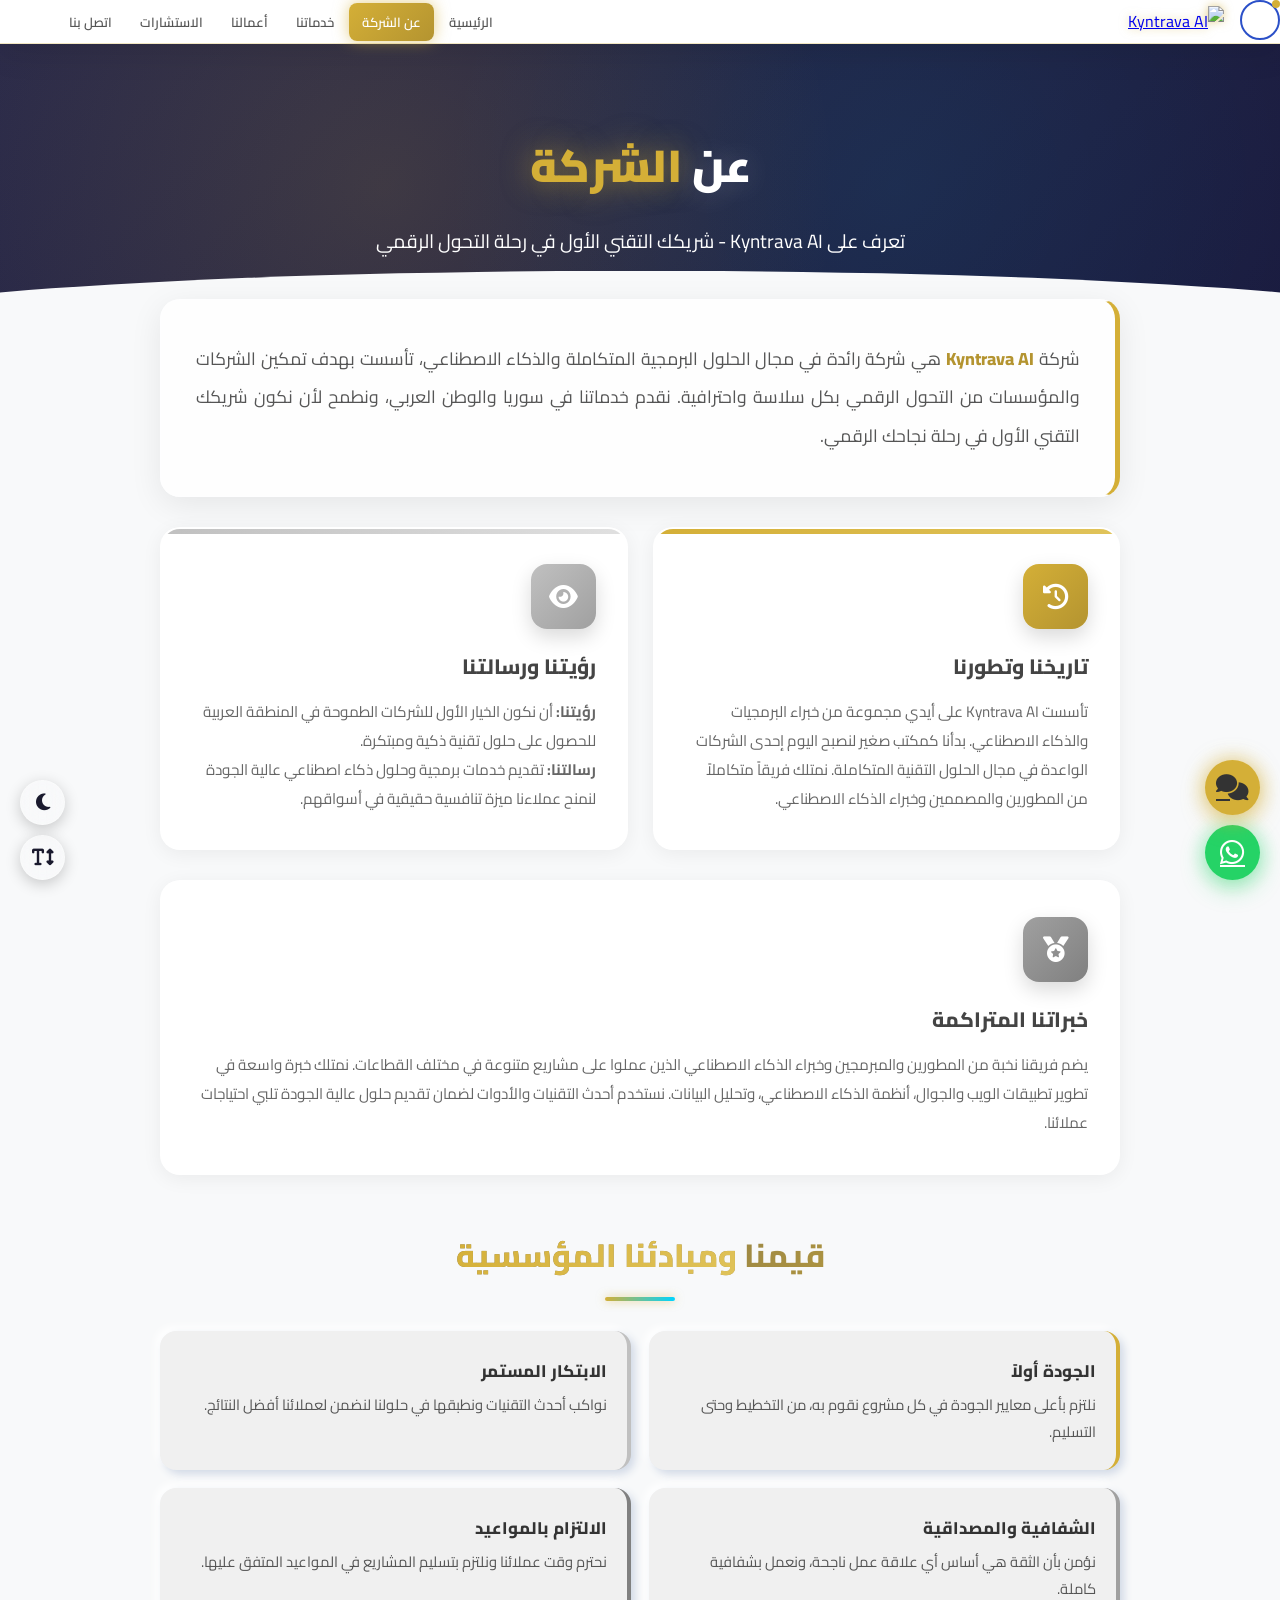
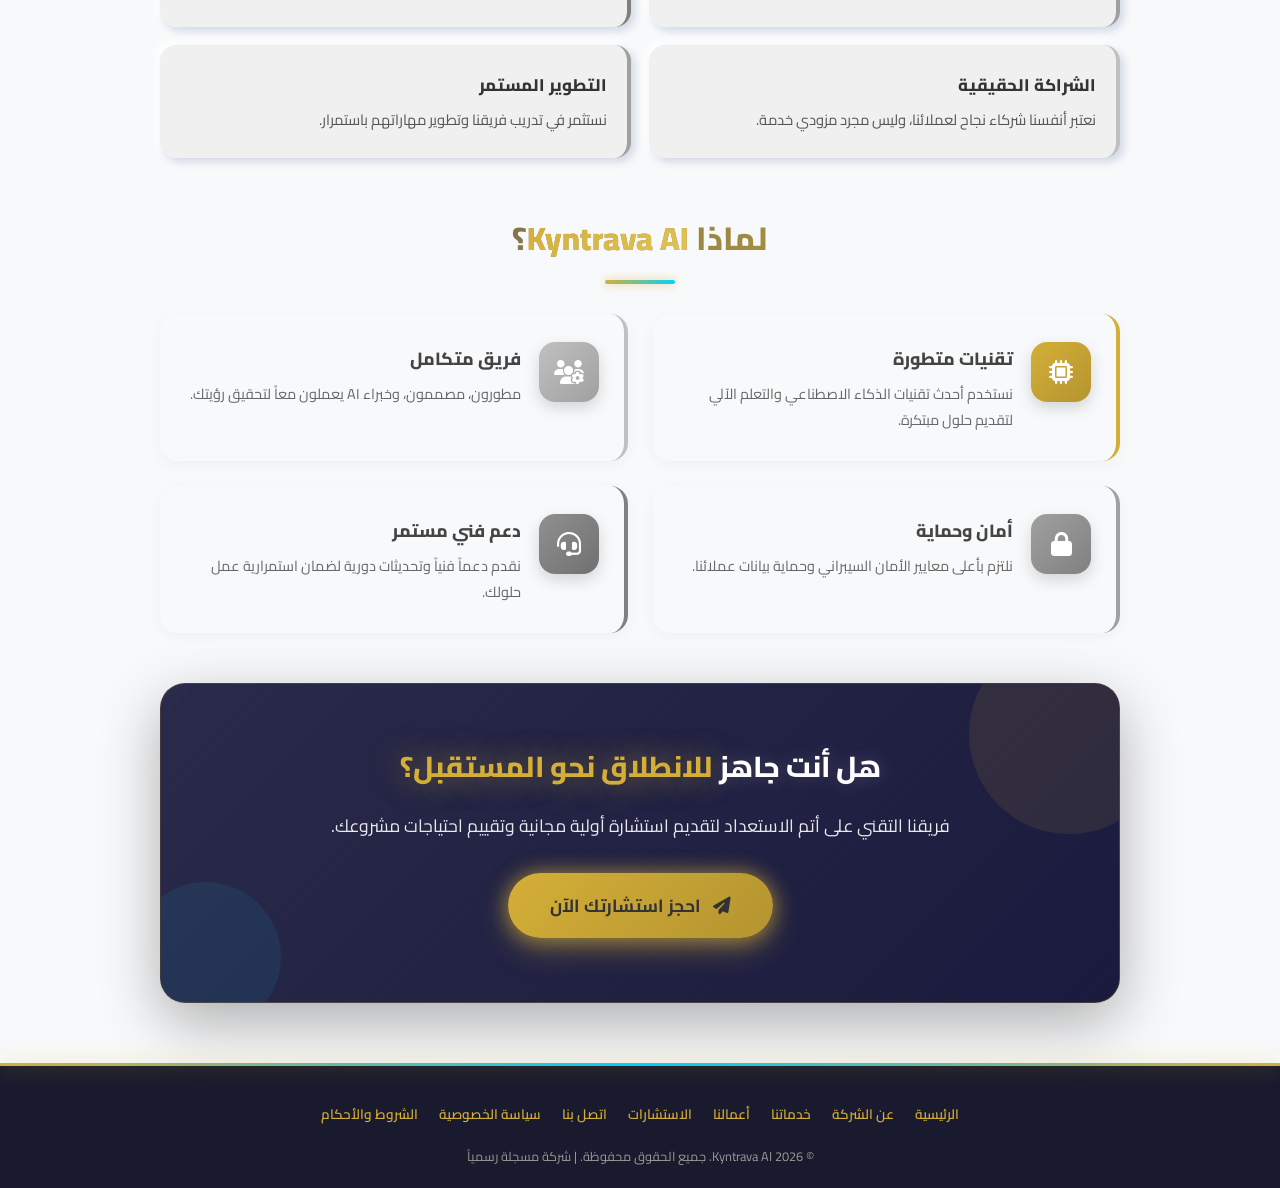
==== commit 03a50964: "Update about.html" ====
--- a/about.html
+++ b/about.html
@@ -127,6 +127,7 @@
             display: flex;
             justify-content: space-between;
             align-items: center;
+            flex-wrap: wrap;
         }
         .logo-img {
             height: 42px;
@@ -163,6 +164,23 @@
             background: linear-gradient(135deg, var(--primary), var(--primary-dark));
             color: white;
             box-shadow: 0 0 15px var(--primary-glow);
+        }
+
+        /* ===== ✅ زر القائمة للموبايل ===== */
+        .menu-toggle {
+            display: none;
+            font-size: 1.6rem;
+            cursor: pointer;
+            color: #555;
+            background: none;
+            border: 1px solid #ddd;
+            border-radius: 8px;
+            padding: 5px 12px;
+            transition: all 0.3s ease;
+        }
+        .menu-toggle:hover {
+            color: var(--primary);
+            border-color: var(--primary);
         }
         
         /* ===== هيدر الصفحة ===== */
@@ -594,7 +612,7 @@
         footer .footer-links { margin-bottom: 12px; display: flex; flex-wrap: wrap; justify-content: center; gap: 5px; }
         footer .copyright { color: #999; font-size: 0.8rem; }
         
-        /* ===== ميديا كويري ===== */
+        /* ===== ✅ ميديا كويري للموبايل ===== */
         @media (max-width: 768px) {
             .custom-cursor, .custom-cursor-dot { display: none; }
             body { cursor: auto; }
@@ -604,12 +622,20 @@
             .why-us-grid { grid-template-columns: 1fr; }
             .about-intro { padding: 25px 20px; }
             .section-title { font-size: 1.5rem; }
-            .nav-menu { display: none; }
+            
+            /* ✅ إظهار زر الهمبرغر */
+            .menu-toggle { display: block; }
+            /* ✅ إخفاء القائمة وإظهارها عند الضغط */
+            .nav-menu { display: none; flex-direction: column; width: 100%; background: white; position: absolute; top: 100%; left: 0; right: 0; box-shadow: 0 10px 30px rgba(0,0,0,0.15); padding: 15px; border-radius: 0 0 15px 15px; gap: 5px; z-index: 1000; }
+            .nav-menu.show { display: flex; animation: slideDown 0.3s ease; }
+            .nav-menu a { width: 100%; text-align: center; padding: 12px; font-size: 0.95rem; }
         }
         @media (max-width: 480px) {
             .page-header h1 { font-size: 1.6rem; }
             .page-header p { font-size: 1rem; }
         }
+        
+        @keyframes slideDown { from { opacity: 0; transform: translateY(-15px); } to { opacity: 1; transform: translateY(0); } }
     </style>
 </head>
 <body>
@@ -633,13 +659,16 @@
         </button>
     </div>
 
-    <!-- ===== نافبار ===== -->
+    <!-- ===== ✅ نافبار مع زر الهمبرغر ===== -->
     <nav class="navbar">
         <div class="nav-container">
             <div class="logo-area">
                 <a href="index.html"><img src="https://imgur.com/x5sJ7l7.png" alt="Kyntrava AI" class="logo-img"></a>
             </div>
-            <ul class="nav-menu">
+            <!-- ✅ زر الهمبرغر -->
+            <button class="menu-toggle"><i class="fas fa-bars"></i></button>
+            <!-- ✅ أضفنا id="navMenu" -->
+            <ul class="nav-menu" id="navMenu">
                 <li><a href="index.html">الرئيسية</a></li>
                 <li><a href="about.html" class="active">عن الشركة</a></li>
                 <li><a href="services.html">خدماتنا</a></li>
@@ -746,9 +775,30 @@
         <i class="fas fa-chevron-up"></i>
     </div>
 
-    <script src="script.js"></script>
-    
     <script>
+        // ===== ✅ قائمة الموبايل =====
+        const menuToggle = document.querySelector('.menu-toggle');
+        const navMenu = document.getElementById('navMenu');
+        if (menuToggle && navMenu) {
+            menuToggle.addEventListener('click', function() {
+                navMenu.classList.toggle('show');
+                const icon = menuToggle.querySelector('i');
+                icon.className = navMenu.classList.contains('show') ? 'fas fa-times' : 'fas fa-bars';
+            });
+            navMenu.querySelectorAll('a').forEach(function(link) {
+                link.addEventListener('click', function() {
+                    navMenu.classList.remove('show');
+                    menuToggle.querySelector('i').className = 'fas fa-bars';
+                });
+            });
+            document.addEventListener('click', function(e) {
+                if (navMenu.classList.contains('show') && !e.target.closest('.nav-container')) {
+                    navMenu.classList.remove('show');
+                    menuToggle.querySelector('i').className = 'fas fa-bars';
+                }
+            });
+        }
+
         // ===== مؤشر الفأرة =====
         const cursor = document.querySelector('.custom-cursor');
         const cursorDot = document.querySelector('.custom-cursor-dot');
@@ -814,6 +864,12 @@
                 retina_detect: true
             });
         }
+        
+        // ===== تمييز الصفحة النشطة =====
+        const currentPage = window.location.pathname.split('/').pop() || 'index.html';
+        document.querySelectorAll('.nav-menu a').forEach(function(link) {
+            if (link.getAttribute('href') === currentPage) link.classList.add('active');
+        });
     </script>
 </body>
 </html>
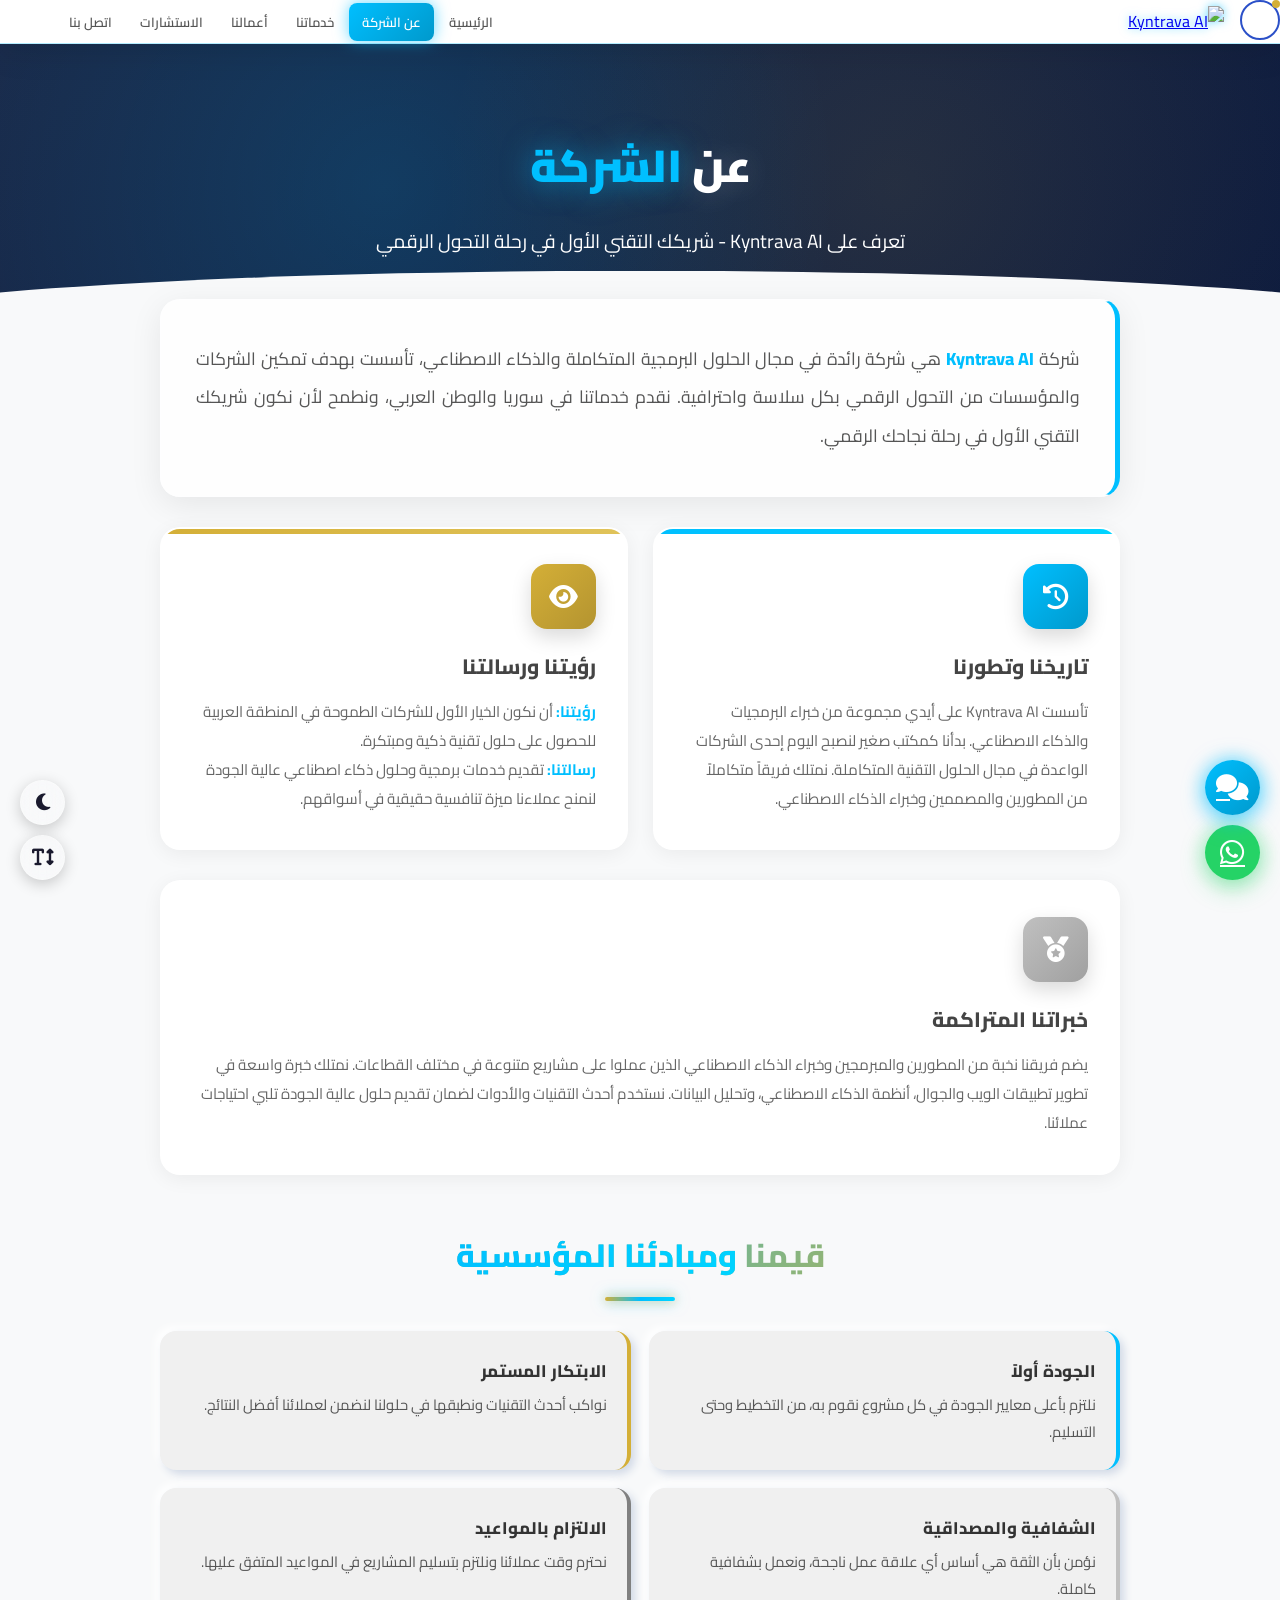
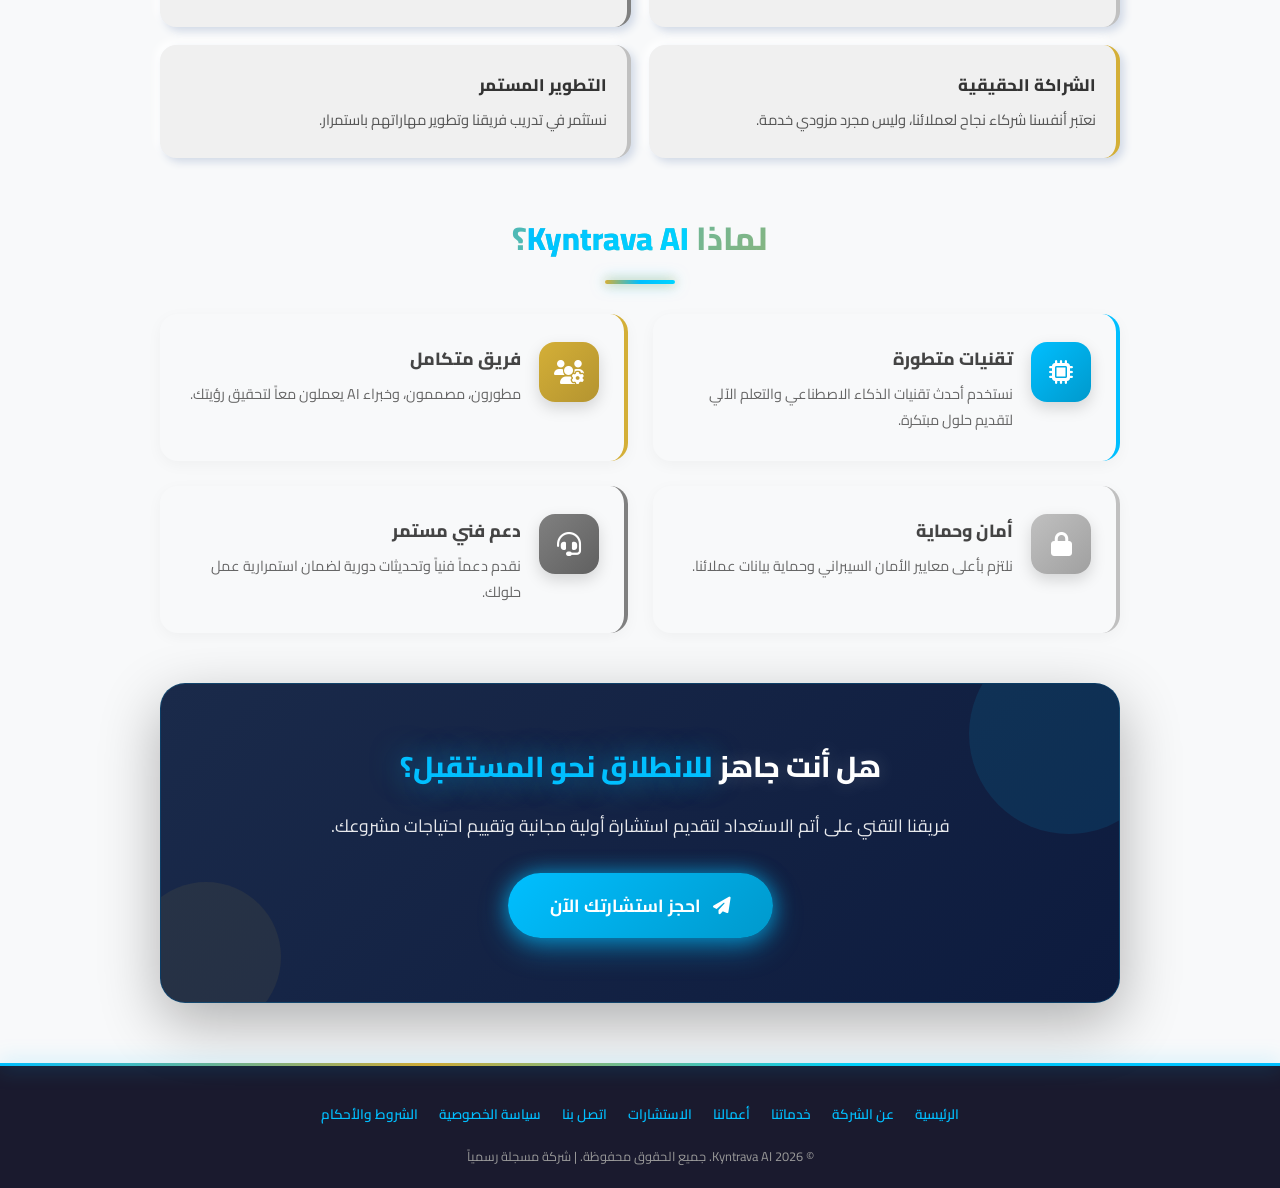
==== commit 7d662b3a: "Update about.html" ====
--- a/about.html
+++ b/about.html
@@ -21,6 +21,10 @@
             --primary-dark: #B49430;
             --primary-light: #E0C35A;
             --primary-glow: rgba(212, 175, 55, 0.6);
+            --bright-blue: #00BFFF;
+            --bright-blue-light: #33CCFF;
+            --bright-blue-dark: #0099CC;
+            --blue-glow: rgba(0, 191, 255, 0.6);
             --dark-bg: #1A1A2E;
             --darker-bg: #0a0a1a;
             --silver: #C0C0C0;
@@ -63,17 +67,17 @@
         }
         .custom-cursor.hover {
             width: 60px; height: 60px;
-            border-color: var(--primary-light);
-            background: rgba(212,175,55,0.1);
+            border-color: var(--bright-blue);
+            background: rgba(0, 191, 255, 0.1);
         }
         
         /* ===== شريط التقدم ===== */
         .reading-progress {
             position: fixed; top: 0; left: 0;
             height: 3px;
-            background: linear-gradient(90deg, var(--primary), var(--neon-blue), var(--primary));
+            background: linear-gradient(90deg, var(--primary), var(--bright-blue), var(--neon-blue), var(--primary));
             z-index: 10000;
-            box-shadow: 0 0 10px var(--primary-glow);
+            box-shadow: 0 0 10px var(--blue-glow), 0 0 20px var(--primary-glow);
         }
         
         /* ===== خلفية الجسيمات ===== */
@@ -105,8 +109,8 @@
         }
         .theme-toggle:hover, .font-size-toggle:hover {
             transform: scale(1.1);
-            box-shadow: 0 0 20px var(--primary-glow);
-            color: var(--primary);
+            box-shadow: 0 0 20px var(--blue-glow);
+            color: var(--bright-blue);
         }
         
         /* ===== نافبار زجاجي ===== */
@@ -114,7 +118,7 @@
             background: rgba(255, 255, 255, 0.9);
             backdrop-filter: blur(20px);
             -webkit-backdrop-filter: blur(20px);
-            border-bottom: 1px solid rgba(212, 175, 55, 0.3);
+            border-bottom: 1px solid rgba(0, 191, 255, 0.3);
             box-shadow: 0 8px 32px rgba(0,0,0,0.1);
             position: sticky;
             top: 0;
@@ -131,7 +135,7 @@
         }
         .logo-img {
             height: 42px;
-            filter: drop-shadow(0 0 5px var(--primary-glow));
+            filter: drop-shadow(0 0 5px var(--blue-glow));
         }
         .nav-menu {
             display: flex;
@@ -154,16 +158,16 @@
             position: absolute;
             bottom: 0; left: 50%;
             width: 0; height: 2px;
-            background: linear-gradient(90deg, var(--primary), var(--neon-blue));
+            background: linear-gradient(90deg, var(--primary), var(--bright-blue));
             transition: all 0.3s ease;
             transform: translateX(-50%);
         }
         .nav-menu a:hover::before { width: 70%; }
-        .nav-menu a:hover { color: var(--primary); }
+        .nav-menu a:hover { color: var(--bright-blue); }
         .nav-menu a.active {
-            background: linear-gradient(135deg, var(--primary), var(--primary-dark));
+            background: linear-gradient(135deg, var(--bright-blue), var(--bright-blue-dark));
             color: white;
-            box-shadow: 0 0 15px var(--primary-glow);
+            box-shadow: 0 0 15px var(--blue-glow);
         }
 
         /* ===== ✅ زر القائمة للموبايل ===== */
@@ -179,13 +183,13 @@
             transition: all 0.3s ease;
         }
         .menu-toggle:hover {
-            color: var(--primary);
-            border-color: var(--primary);
+            color: var(--bright-blue);
+            border-color: var(--bright-blue);
         }
         
         /* ===== هيدر الصفحة ===== */
         .page-header {
-            background: linear-gradient(135deg, #2a2a4a, #1a1a3e);
+            background: linear-gradient(135deg, #1a2a4a, #0d1b3e);
             padding: 80px 20px 70px;
             text-align: center;
             color: white;
@@ -197,8 +201,8 @@
             position: absolute;
             top: 0; left: 0;
             width: 100%; height: 100%;
-            background: radial-gradient(circle at 30% 50%, rgba(212,175,55,0.15) 0%, transparent 50%),
-                        radial-gradient(circle at 70% 50%, rgba(0,212,255,0.08) 0%, transparent 50%);
+            background: radial-gradient(circle at 30% 50%, rgba(0, 191, 255, 0.15) 0%, transparent 50%),
+                        radial-gradient(circle at 70% 50%, rgba(212, 175, 55, 0.1) 0%, transparent 50%);
             animation: rotateBg 20s linear infinite;
         }
         .page-header::after {
@@ -218,8 +222,8 @@
             text-shadow: 0 0 30px rgba(255,255,255,0.2);
         }
         .page-header h1 span { 
-            color: var(--primary);
-            text-shadow: 0 0 30px var(--primary-glow);
+            color: var(--bright-blue);
+            text-shadow: 0 0 30px var(--blue-glow);
         }
         .page-header p { 
             font-size: 1.2rem; 
@@ -252,7 +256,7 @@
             margin: 50px 0 30px;
             text-align: center;
             font-weight: 800;
-            background: linear-gradient(135deg, #555, var(--primary));
+            background: linear-gradient(135deg, var(--bright-blue), var(--primary));
             -webkit-background-clip: text;
             -webkit-text-fill-color: transparent;
             background-clip: text;
@@ -261,13 +265,13 @@
             content: '';
             display: block;
             width: 70px; height: 4px;
-            background: linear-gradient(90deg, var(--primary), var(--neon-blue));
+            background: linear-gradient(90deg, var(--primary), var(--bright-blue), var(--neon-blue));
             margin: 12px auto 0;
             border-radius: 2px;
-            box-shadow: 0 0 10px var(--primary-glow);
+            box-shadow: 0 0 15px var(--blue-glow), 0 0 10px var(--primary-glow);
         }
         .section-title span {
-            background: linear-gradient(135deg, var(--primary), var(--primary-light));
+            background: linear-gradient(135deg, var(--bright-blue), var(--neon-blue));
             -webkit-background-clip: text;
             -webkit-text-fill-color: transparent;
             background-clip: text;
@@ -282,11 +286,11 @@
             box-shadow: 0 8px 32px rgba(0,0,0,0.08);
             border: 1px solid rgba(255,255,255,0.3);
             margin-bottom: 30px;
-            border-right: 5px solid var(--primary);
+            border-right: 5px solid var(--bright-blue);
             transition: all 0.3s ease;
         }
         .about-intro:hover {
-            box-shadow: 0 15px 40px rgba(0,0,0,0.12);
+            box-shadow: 0 15px 40px rgba(0,0,0,0.12), 0 0 25px var(--blue-glow);
             transform: translateY(-3px);
         }
         .about-intro p { 
@@ -296,7 +300,7 @@
             text-align: justify; 
         }
         .about-intro p strong { 
-            color: var(--primary-dark);
+            color: var(--bright-blue);
             font-weight: 800;
         }
         
@@ -332,20 +336,20 @@
             position: absolute;
             top: -50%; left: -50%;
             width: 200%; height: 200%;
-            background: radial-gradient(circle, var(--primary) 0%, transparent 70%);
+            background: radial-gradient(circle, var(--bright-blue) 0%, transparent 70%);
             opacity: 0;
             transition: all 0.5s ease;
             z-index: 0;
         }
         .info-card > * { position: relative; z-index: 1; }
-        .info-card:nth-child(1)::before { background: linear-gradient(90deg, var(--primary), var(--primary-light)); }
-        .info-card:nth-child(2)::before { background: linear-gradient(90deg, var(--silver), #E0E0E0); }
+        .info-card:nth-child(1)::before { background: linear-gradient(90deg, var(--bright-blue), var(--neon-blue)); }
+        .info-card:nth-child(2)::before { background: linear-gradient(90deg, var(--primary), var(--primary-light)); }
         .info-card:hover::before { height: 8px; }
         .info-card:hover::after { opacity: 0.04; }
         .info-card:hover { 
             transform: translateY(-8px) rotateX(3deg); 
-            box-shadow: 0 20px 50px rgba(0,0,0,0.15), 0 0 30px var(--primary-glow);
-            border-color: var(--primary);
+            box-shadow: 0 20px 50px rgba(0,0,0,0.15), 0 0 30px var(--blue-glow);
+            border-color: var(--bright-blue);
         }
         .card-icon { 
             width: 65px; height: 65px; 
@@ -362,6 +366,7 @@
         .info-card:hover .card-icon { transform: scale(1.15) rotate(10deg); }
         .info-card h3 { font-size: 1.3rem; color: #444; margin-bottom: 12px; font-weight: 800; }
         .info-card p { color: #666; font-size: 0.95rem; line-height: 1.9; }
+        .info-card p strong { color: var(--bright-blue); }
         
         /* ===== شبكة القيم - Neumorphism ===== */
         .values-grid {
@@ -374,7 +379,7 @@
             background: #f0f0f0;
             padding: 25px 20px;
             border-radius: 16px;
-            border-right: 4px solid var(--primary);
+            border-right: 4px solid var(--bright-blue);
             font-size: 0.92rem;
             color: #555;
             line-height: 1.8;
@@ -382,11 +387,11 @@
             box-shadow: 4px 4px 8px var(--neu-dark), -4px -4px 8px var(--neu-light);
             cursor: default;
         }
-        .value-item:nth-child(2) { border-right-color: var(--silver); }
-        .value-item:nth-child(3) { border-right-color: var(--gray); }
+        .value-item:nth-child(2) { border-right-color: var(--primary); }
+        .value-item:nth-child(3) { border-right-color: var(--silver); }
         .value-item:nth-child(4) { border-right-color: var(--darkgray); }
-        .value-item:nth-child(5) { border-right-color: var(--silver); }
-        .value-item:nth-child(6) { border-right-color: var(--gray); }
+        .value-item:nth-child(5) { border-right-color: var(--primary); }
+        .value-item:nth-child(6) { border-right-color: var(--silver); }
         .value-item:hover { 
             transform: translateX(-8px);
             box-shadow: 6px 6px 12px var(--neu-dark), -6px -6px 12px var(--neu-light);
@@ -413,12 +418,12 @@
             padding: 28px 25px;
             background: #f8f9fa;
             border-radius: 18px;
-            border-right: 4px solid var(--primary);
+            border-right: 4px solid var(--bright-blue);
             transition: all 0.4s var(--bounce);
             box-shadow: 0 4px 15px rgba(0,0,0,0.04);
         }
-        .why-us-item:nth-child(2) { border-right-color: var(--silver); }
-        .why-us-item:nth-child(3) { border-right-color: var(--gray); }
+        .why-us-item:nth-child(2) { border-right-color: var(--primary); }
+        .why-us-item:nth-child(3) { border-right-color: var(--silver); }
         .why-us-item:nth-child(4) { border-right-color: var(--darkgray); }
         .why-us-item:hover { 
             background: #f0f0f0; 
@@ -438,12 +443,16 @@
             box-shadow: 0 6px 15px rgba(0,0,0,0.15);
         }
         .why-us-item:hover .why-icon { transform: scale(1.2) rotate(10deg); }
+        .why-us-item:nth-child(1) .why-icon { background: linear-gradient(135deg, var(--bright-blue), var(--bright-blue-dark)); }
+        .why-us-item:nth-child(2) .why-icon { background: linear-gradient(135deg, var(--primary), var(--primary-dark)); }
+        .why-us-item:nth-child(3) .why-icon { background: linear-gradient(135deg, var(--silver), #A0A0A0); }
+        .why-us-item:nth-child(4) .why-icon { background: linear-gradient(135deg, var(--darkgray), #606060); }
         .why-us-item h4 { color: #444; margin-bottom: 6px; font-weight: 800; font-size: 1.1rem; }
         .why-us-item p { color: #666; font-size: 0.9rem; line-height: 1.8; }
         
         /* ===== CTA Section ===== */
         .cta-section {
-            background: linear-gradient(135deg, #2a2a4a, #1a1a3e);
+            background: linear-gradient(135deg, #1a2a4a, #0d1b3e);
             border-radius: 25px;
             padding: 55px 40px;
             text-align: center;
@@ -452,7 +461,7 @@
             position: relative;
             overflow: hidden;
             box-shadow: 0 20px 60px rgba(0,0,0,0.3);
-            border: 1px solid rgba(212,175,55,0.2);
+            border: 1px solid rgba(0, 191, 255, 0.2);
             transition: all 0.4s var(--bounce);
         }
         .cta-section::before {
@@ -460,7 +469,7 @@
             position: absolute;
             top: -50px; right: -50px;
             width: 200px; height: 200px;
-            background: rgba(212,175,55,0.1);
+            background: rgba(0, 191, 255, 0.1);
             border-radius: 50%;
             animation: floatCircle 6s ease-in-out infinite;
         }
@@ -469,14 +478,14 @@
             position: absolute;
             bottom: -30px; left: -30px;
             width: 150px; height: 150px;
-            background: rgba(0,212,255,0.08);
+            background: rgba(212, 175, 55, 0.08);
             border-radius: 50%;
             animation: floatCircle 8s ease-in-out infinite reverse;
         }
         .cta-section > * { position: relative; z-index: 1; }
         .cta-section:hover {
             transform: scale(1.02);
-            box-shadow: 0 30px 80px rgba(0,0,0,0.4), 0 0 50px var(--primary-glow);
+            box-shadow: 0 30px 80px rgba(0,0,0,0.4), 0 0 50px var(--blue-glow);
         }
         .cta-section h3 { 
             font-size: 1.8rem; 
@@ -485,30 +494,30 @@
             text-shadow: 0 0 20px rgba(255,255,255,0.2);
         }
         .cta-section h3 span { 
-            color: var(--primary);
-            text-shadow: 0 0 30px var(--primary-glow);
+            color: var(--bright-blue);
+            text-shadow: 0 0 30px var(--blue-glow);
         }
         .cta-section p { opacity: 0.9; margin-bottom: 30px; line-height: 2; font-size: 1.1rem; }
         
         .btn-cta {
             display: inline-block;
-            background: linear-gradient(135deg, var(--primary), var(--primary-dark));
-            color: #333;
+            background: linear-gradient(135deg, var(--bright-blue), var(--bright-blue-dark));
+            color: white;
             padding: 16px 42px;
             border-radius: 50px;
             text-decoration: none;
             font-weight: 700;
             font-size: 1.1rem;
             transition: all 0.3s var(--bounce);
-            box-shadow: 0 10px 30px rgba(212,175,55,0.4), 0 0 20px var(--primary-glow);
+            box-shadow: 0 10px 30px rgba(0, 191, 255, 0.4), 0 0 20px var(--blue-glow);
             position: relative;
             overflow: hidden;
             cursor: none;
         }
         .btn-cta:hover { 
-            background: var(--primary-dark); 
+            background: linear-gradient(135deg, var(--bright-blue-light), var(--bright-blue)); 
             transform: translateY(-5px);
-            box-shadow: 0 15px 40px rgba(212,175,55,0.6), 0 0 40px var(--primary-glow);
+            box-shadow: 0 15px 40px rgba(0, 191, 255, 0.6), 0 0 40px var(--blue-glow);
         }
         
         @keyframes floatCircle {
@@ -533,11 +542,12 @@
         .consult-float {
             position: fixed; bottom: 85px; right: 20px;
             width: 55px; height: 55px;
-            background: var(--primary); color: #333;
+            background: linear-gradient(135deg, var(--bright-blue), var(--bright-blue-dark));
+            color: white;
             border-radius: 50%;
             display: flex; align-items: center; justify-content: center;
             font-size: 26px;
-            box-shadow: 0 8px 25px rgba(212,175,55,0.4), 0 0 20px var(--primary-glow);
+            box-shadow: 0 8px 25px rgba(0, 191, 255, 0.4), 0 0 20px var(--blue-glow);
             z-index: 998;
             transition: all 0.3s var(--bounce);
             cursor: none;
@@ -547,7 +557,7 @@
             width: 48px; height: 48px;
             background: rgba(26,26,46,0.8);
             backdrop-filter: blur(10px);
-            color: var(--primary);
+            color: var(--bright-blue);
             border-radius: 50%;
             display: flex; align-items: center; justify-content: center;
             font-size: 22px;
@@ -556,7 +566,7 @@
             opacity: 0; visibility: hidden;
             transform: translateY(20px);
             transition: all 0.4s var(--bounce);
-            border: 1px solid var(--primary);
+            border: 1px solid var(--bright-blue);
             box-shadow: 0 4px 15px rgba(0,0,0,0.3);
         }
         .back-to-top.show {
@@ -564,9 +574,9 @@
             transform: translateY(0);
         }
         .back-to-top:hover {
-            background: var(--primary); color: #333;
+            background: var(--bright-blue); color: white;
             transform: translateY(-5px);
-            box-shadow: 0 0 25px var(--primary-glow);
+            box-shadow: 0 0 25px var(--blue-glow);
         }
         
         @keyframes pulseGreen {
@@ -595,7 +605,7 @@
             padding: 30px 15px 20px; 
             text-align: center; 
             font-size: 0.85rem; 
-            border-top: 3px solid var(--primary); 
+            border-top: 3px solid var(--bright-blue); 
             position: relative; 
             z-index: 1;
         }
@@ -604,13 +614,42 @@
             position: absolute;
             top: -3px; left: 0; right: 0;
             height: 3px;
-            background: linear-gradient(90deg, var(--primary), var(--neon-blue), var(--primary));
-            box-shadow: 0 0 20px var(--primary-glow);
-        }
-        footer a { color: var(--primary); text-decoration: none; margin: 5px 8px; font-weight: 600; transition: 0.3s; }
-        footer a:hover { color: var(--neon-blue); text-shadow: 0 0 10px rgba(0,212,255,0.5); }
+            background: linear-gradient(90deg, var(--bright-blue), var(--primary), var(--neon-blue), var(--bright-blue));
+            box-shadow: 0 0 20px var(--blue-glow);
+        }
+        footer a { color: var(--bright-blue); text-decoration: none; margin: 5px 8px; font-weight: 600; transition: 0.3s; }
+        footer a:hover { color: var(--bright-blue-light); text-shadow: 0 0 10px var(--blue-glow); }
         footer .footer-links { margin-bottom: 12px; display: flex; flex-wrap: wrap; justify-content: center; gap: 5px; }
         footer .copyright { color: #999; font-size: 0.8rem; }
+        
+        /* ===== تحسينات الوضع الليلي ===== */
+        [data-theme="dark"] body {
+            background: var(--darker-bg);
+            color: #eee;
+        }
+        [data-theme="dark"] .navbar {
+            background: rgba(26, 26, 46, 0.9);
+            border-bottom: 1px solid rgba(0, 191, 255, 0.3);
+        }
+        [data-theme="dark"] .nav-menu a { color: #ccc; }
+        [data-theme="dark"] .nav-menu a:hover { color: var(--bright-blue); }
+        [data-theme="dark"] .nav-menu a.active {
+            background: linear-gradient(135deg, var(--bright-blue), var(--bright-blue-dark));
+            color: white;
+        }
+        [data-theme="dark"] .page-header { background: linear-gradient(135deg, #0a0a1a, #050510); }
+        [data-theme="dark"] .page-header::after { background: var(--darker-bg); }
+        [data-theme="dark"] .about-intro { background: rgba(26, 26, 46, 0.8); }
+        [data-theme="dark"] .about-intro p { color: #ddd; }
+        [data-theme="dark"] .info-card { background: #1a1a3e; border-color: rgba(0, 191, 255, 0.2); }
+        [data-theme="dark"] .info-card h3 { color: #ddd; }
+        [data-theme="dark"] .info-card p { color: #bbb; }
+        [data-theme="dark"] .value-item { background: #1a1a3e; color: #ccc; box-shadow: 4px 4px 8px #0a0a1a, -4px -4px 8px #2a2a4e; }
+        [data-theme="dark"] .value-item strong { color: #eee; }
+        [data-theme="dark"] .why-us-item { background: #1a1a3e; }
+        [data-theme="dark"] .why-us-item h4 { color: #ddd; }
+        [data-theme="dark"] .why-us-item p { color: #bbb; }
+        [data-theme="dark"] .section-title { background: linear-gradient(135deg, var(--bright-blue-light), var(--primary-light)); -webkit-background-clip: text; -webkit-text-fill-color: transparent; background-clip: text; }
         
         /* ===== ✅ ميديا كويري للموبايل ===== */
         @media (max-width: 768px) {
@@ -623,9 +662,7 @@
             .about-intro { padding: 25px 20px; }
             .section-title { font-size: 1.5rem; }
             
-            /* ✅ إظهار زر الهمبرغر */
             .menu-toggle { display: block; }
-            /* ✅ إخفاء القائمة وإظهارها عند الضغط */
             .nav-menu { display: none; flex-direction: column; width: 100%; background: white; position: absolute; top: 100%; left: 0; right: 0; box-shadow: 0 10px 30px rgba(0,0,0,0.15); padding: 15px; border-radius: 0 0 15px 15px; gap: 5px; z-index: 1000; }
             .nav-menu.show { display: flex; animation: slideDown 0.3s ease; }
             .nav-menu a { width: 100%; text-align: center; padding: 12px; font-size: 0.95rem; }
@@ -665,9 +702,7 @@
             <div class="logo-area">
                 <a href="index.html"><img src="https://imgur.com/x5sJ7l7.png" alt="Kyntrava AI" class="logo-img"></a>
             </div>
-            <!-- ✅ زر الهمبرغر -->
             <button class="menu-toggle"><i class="fas fa-bars"></i></button>
-            <!-- ✅ أضفنا id="navMenu" -->
             <ul class="nav-menu" id="navMenu">
                 <li><a href="index.html">الرئيسية</a></li>
                 <li><a href="about.html" class="active">عن الشركة</a></li>
@@ -694,19 +729,19 @@
 
         <div class="cards-row reveal">
             <div class="info-card">
-                <div class="card-icon" style="background:linear-gradient(135deg, #D4AF37, #B49430);"><i class="fas fa-history"></i></div>
+                <div class="card-icon" style="background:linear-gradient(135deg, #00BFFF, #0099CC);"><i class="fas fa-history"></i></div>
                 <h3>تاريخنا وتطورنا</h3>
                 <p>تأسست Kyntrava AI على أيدي مجموعة من خبراء البرمجيات والذكاء الاصطناعي. بدأنا كمكتب صغير لنصبح اليوم إحدى الشركات الواعدة في مجال الحلول التقنية المتكاملة. نمتلك فريقاً متكاملاً من المطورين والمصممين وخبراء الذكاء الاصطناعي.</p>
             </div>
             <div class="info-card">
-                <div class="card-icon" style="background:linear-gradient(135deg, #C0C0C0, #A0A0A0);"><i class="fas fa-eye"></i></div>
+                <div class="card-icon" style="background:linear-gradient(135deg, #D4AF37, #B49430);"><i class="fas fa-eye"></i></div>
                 <h3>رؤيتنا ورسالتنا</h3>
                 <p><strong>رؤيتنا:</strong> أن نكون الخيار الأول للشركات الطموحة في المنطقة العربية للحصول على حلول تقنية ذكية ومبتكرة.<br><strong>رسالتنا:</strong> تقديم خدمات برمجية وحلول ذكاء اصطناعي عالية الجودة لنمنح عملاءنا ميزة تنافسية حقيقية في أسواقهم.</p>
             </div>
         </div>
 
         <div class="info-card reveal" style="margin-bottom:30px;">
-            <div class="card-icon" style="background:linear-gradient(135deg, #A0A0A0, #808080);"><i class="fas fa-medal"></i></div>
+            <div class="card-icon" style="background:linear-gradient(135deg, #C0C0C0, #A0A0A0);"><i class="fas fa-medal"></i></div>
             <h3>خبراتنا المتراكمة</h3>
             <p>يضم فريقنا نخبة من المطورين والمبرمجين وخبراء الذكاء الاصطناعي الذين عملوا على مشاريع متنوعة في مختلف القطاعات. نمتلك خبرة واسعة في تطوير تطبيقات الويب والجوال، أنظمة الذكاء الاصطناعي، وتحليل البيانات. نستخدم أحدث التقنيات والأدوات لضمان تقديم حلول عالية الجودة تلبي احتياجات عملائنا.</p>
         </div>
@@ -724,19 +759,19 @@
         <h3 class="section-title reveal">لماذا <span>Kyntrava AI</span>؟</h3>
         <div class="why-us-grid reveal">
             <div class="why-us-item">
-                <div class="why-icon" style="background:linear-gradient(135deg, #D4AF37, #B49430);"><i class="fas fa-microchip"></i></div>
+                <div class="why-icon"><i class="fas fa-microchip"></i></div>
                 <div><h4>تقنيات متطورة</h4><p>نستخدم أحدث تقنيات الذكاء الاصطناعي والتعلم الآلي لتقديم حلول مبتكرة.</p></div>
             </div>
             <div class="why-us-item">
-                <div class="why-icon" style="background:linear-gradient(135deg, #C0C0C0, #A0A0A0);"><i class="fas fa-users-cog"></i></div>
+                <div class="why-icon"><i class="fas fa-users-cog"></i></div>
                 <div><h4>فريق متكامل</h4><p>مطورون، مصممون، وخبراء AI يعملون معاً لتحقيق رؤيتك.</p></div>
             </div>
             <div class="why-us-item">
-                <div class="why-icon" style="background:linear-gradient(135deg, #A0A0A0, #808080);"><i class="fas fa-lock"></i></div>
+                <div class="why-icon"><i class="fas fa-lock"></i></div>
                 <div><h4>أمان وحماية</h4><p>نلتزم بأعلى معايير الأمان السيبراني وحماية بيانات عملائنا.</p></div>
             </div>
             <div class="why-us-item">
-                <div class="why-icon" style="background:linear-gradient(135deg, #909090, #707070);"><i class="fas fa-headset"></i></div>
+                <div class="why-icon"><i class="fas fa-headset"></i></div>
                 <div><h4>دعم فني مستمر</h4><p>نقدم دعماً فنياً وتحديثات دورية لضمان استمرارية عمل حلولك.</p></div>
             </div>
         </div>
@@ -848,12 +883,12 @@
         if (document.getElementById('particles-js')) {
             particlesJS('particles-js', {
                 particles: {
-                    number: { value: 35, density: { enable: true, value_area: 800 } },
-                    color: { value: '#D4AF37' },
+                    number: { value: 40, density: { enable: true, value_area: 800 } },
+                    color: { value: ['#D4AF37', '#00BFFF', '#C0C0C0'] },
                     shape: { type: 'circle' },
-                    opacity: { value: 0.2, random: true, anim: { enable: true, speed: 1, opacity_min: 0.05, sync: false } },
-                    size: { value: 2, random: true },
-                    line_linked: { enable: true, distance: 150, color: '#D4AF37', opacity: 0.1, width: 1 },
+                    opacity: { value: 0.22, random: true, anim: { enable: true, speed: 1, opacity_min: 0.05, sync: false } },
+                    size: { value: 2.5, random: true },
+                    line_linked: { enable: true, distance: 150, color: '#00BFFF', opacity: 0.12, width: 1 },
                     move: { enable: true, speed: 0.8, direction: 'none', random: true }
                 },
                 interactivity: {
@@ -865,6 +900,34 @@
             });
         }
         
+        // ===== تبديل الثيم =====
+        window.toggleTheme = function() {
+            const body = document.documentElement;
+            const currentTheme = body.getAttribute('data-theme');
+            const newTheme = currentTheme === 'dark' ? 'light' : 'dark';
+            body.setAttribute('data-theme', newTheme);
+            localStorage.setItem('theme', newTheme);
+            const icon = document.querySelector('.theme-toggle i');
+            if (icon) icon.className = newTheme === 'dark' ? 'fas fa-sun' : 'fas fa-moon';
+        };
+        
+        const savedTheme = localStorage.getItem('theme') || 'light';
+        document.documentElement.setAttribute('data-theme', savedTheme);
+        
+        // ===== تكبير الخط =====
+        let currentFontSize = 100;
+        window.toggleFontSize = function() {
+            currentFontSize = currentFontSize === 100 ? 120 : currentFontSize === 120 ? 140 : 100;
+            document.documentElement.style.fontSize = currentFontSize + '%';
+            localStorage.setItem('fontSize', currentFontSize);
+        };
+        
+        const savedFontSize = localStorage.getItem('fontSize');
+        if (savedFontSize) {
+            currentFontSize = parseInt(savedFontSize);
+            document.documentElement.style.fontSize = currentFontSize + '%';
+        }
+        
         // ===== تمييز الصفحة النشطة =====
         const currentPage = window.location.pathname.split('/').pop() || 'index.html';
         document.querySelectorAll('.nav-menu a').forEach(function(link) {
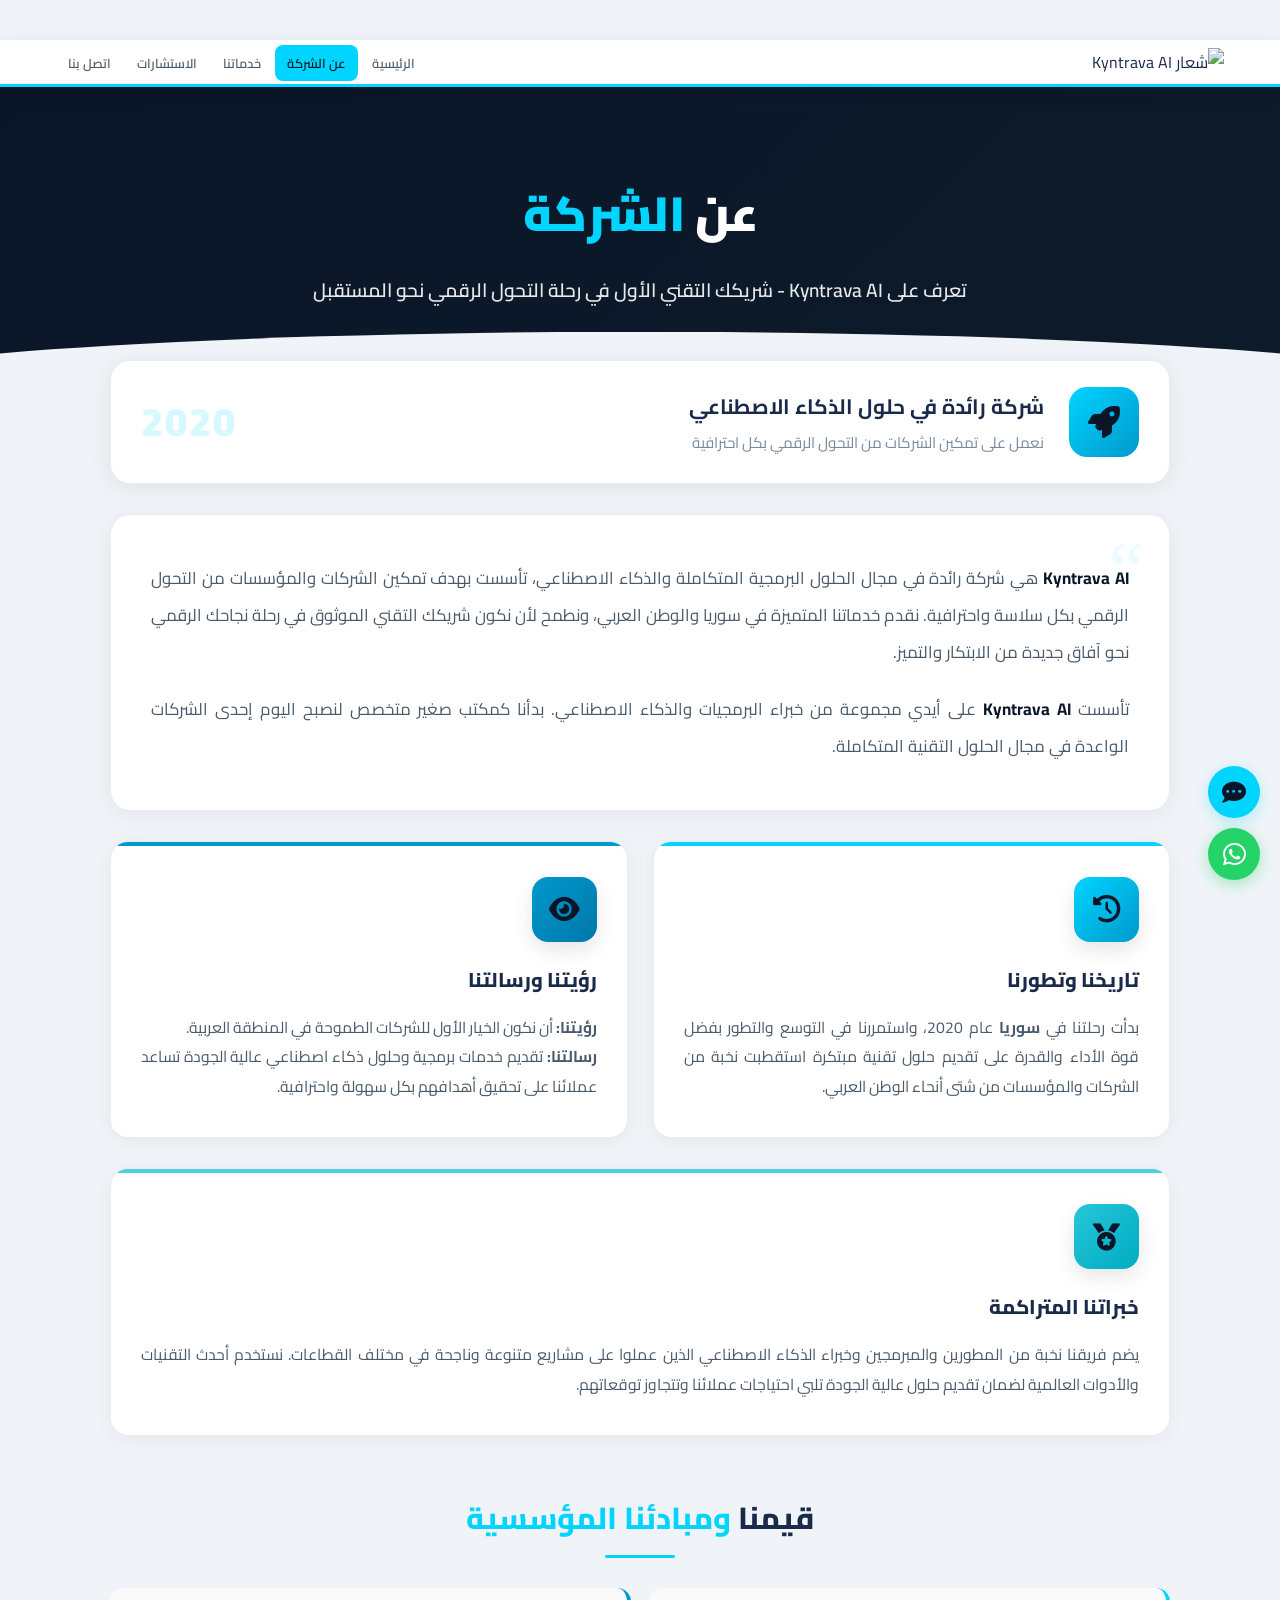
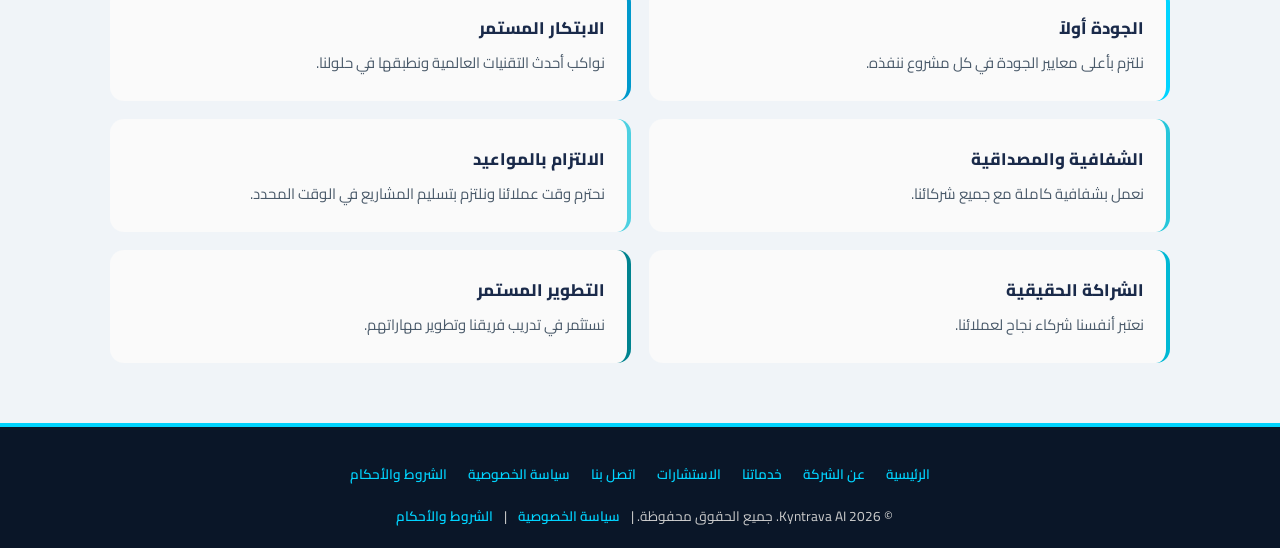
==== commit ebee1df5: "Add files via upload" ====
--- a/about.html
+++ b/about.html
@@ -3,936 +3,402 @@
 <head>
     <meta charset="UTF-8">
     <meta name="viewport" content="width=device-width, initial-scale=1.0">
-    <title>عن الشركة - Kyntrava AI | الذكاء الاصطناعي والحلول البرمجية</title>
-    <meta name="description" content="Kyntrava AI شركة رائدة في الذكاء الاصطناعي وتطوير البرمجيات. تعرف على رؤيتنا ورسالتنا وخبراتنا في الحلول الرقمية.">
-    <meta property="og:title" content="عن الشركة - Kyntrava AI">
-    <meta property="og:description" content="تعرف على Kyntrava AI - شريكك التقني الأول في رحلة التحول الرقمي">
-    <meta property="og:image" content="https://i.imgur.com/aRilL9C.png">
+    <title>عن الشركة - Kyntrava AI</title>
+    <meta name="description" content="تعرف على Kyntrava AI - شريكك التقني الأول في رحلة التحول الرقمي نحو المستقبل">
     
-    <link rel="stylesheet" href="https://cdnjs.cloudflare.com/ajax/libs/font-awesome/6.5.1/css/all.min.css">
-    <link href="https://fonts.googleapis.com/css2?family=Cairo:wght@300;400;500;600;700;800;900&display=swap" rel="stylesheet">
-    <script src="https://cdn.jsdelivr.net/npm/particles.js@2.0.0/particles.min.js"></script>
+    <link rel="stylesheet" href="style.css">
+    <link rel="stylesheet" href="https://cdnjs.cloudflare.com/ajax/libs/font-awesome/6.0.0-beta3/css/all.min.css">
+    <link href="https://fonts.googleapis.com/css2?family=Cairo:wght@400;600;700;800;900&display=swap" rel="stylesheet">
     
     <style>
         * { margin: 0; padding: 0; box-sizing: border-box; font-family: 'Cairo', sans-serif; }
-        
-        :root {
-            --primary: #D4AF37;
-            --primary-dark: #B49430;
-            --primary-light: #E0C35A;
-            --primary-glow: rgba(212, 175, 55, 0.6);
-            --bright-blue: #00BFFF;
-            --bright-blue-light: #33CCFF;
-            --bright-blue-dark: #0099CC;
-            --blue-glow: rgba(0, 191, 255, 0.6);
-            --dark-bg: #1A1A2E;
-            --darker-bg: #0a0a1a;
-            --silver: #C0C0C0;
-            --gray: #A0A0A0;
-            --darkgray: #808080;
-            --neon-blue: #00d4ff;
-            --glass-bg: rgba(255, 255, 255, 0.1);
-            --glass-border: rgba(255, 255, 255, 0.2);
-            --glass-blur: blur(15px);
-            --neu-light: #ffffff;
-            --neu-dark: #d1d9e6;
-            --shadow-gold: 0 8px 30px rgba(212, 175, 55, 0.3);
-            --bounce: cubic-bezier(0.175, 0.885, 0.32, 1.275);
-        }
-        
-        body { 
-            background: #f8f9fa; 
-            cursor: none;
-            overflow-x: hidden;
-        }
-        
-        /* ===== مؤشر الفأرة ===== */
-        .custom-cursor {
-            width: 40px; height: 40px;
-            border: 2px solid var(--primary);
-            border-radius: 50%;
-            position: fixed;
-            pointer-events: none;
-            z-index: 99999;
-            transition: width 0.3s, height 0.3s;
-            mix-blend-mode: difference;
-        }
-        .custom-cursor-dot {
-            width: 8px; height: 8px;
-            background: var(--primary);
-            border-radius: 50%;
-            position: fixed;
-            pointer-events: none;
-            z-index: 99999;
-        }
-        .custom-cursor.hover {
-            width: 60px; height: 60px;
-            border-color: var(--bright-blue);
-            background: rgba(0, 191, 255, 0.1);
-        }
-        
-        /* ===== شريط التقدم ===== */
-        .reading-progress {
-            position: fixed; top: 0; left: 0;
-            height: 3px;
-            background: linear-gradient(90deg, var(--primary), var(--bright-blue), var(--neon-blue), var(--primary));
-            z-index: 10000;
-            box-shadow: 0 0 10px var(--blue-glow), 0 0 20px var(--primary-glow);
-        }
-        
-        /* ===== خلفية الجسيمات ===== */
-        #particles-js {
-            position: fixed; top: 0; left: 0;
-            width: 100%; height: 100%;
-            z-index: -1;
-            pointer-events: none;
-        }
-        
-        /* ===== أزرار التحكم ===== */
-        .theme-switcher {
-            position: fixed; bottom: 20px; left: 20px;
-            z-index: 999;
-            display: flex; flex-direction: column; gap: 10px;
-        }
-        .theme-toggle, .font-size-toggle {
-            width: 45px; height: 45px;
-            border-radius: 50%;
-            background: var(--glass-bg);
-            backdrop-filter: var(--glass-blur);
-            border: 1px solid var(--glass-border);
-            color: var(--dark-bg);
-            cursor: pointer;
-            display: flex; align-items: center; justify-content: center;
-            font-size: 1.2rem;
-            transition: all 0.3s ease;
-            box-shadow: 0 4px 15px rgba(0,0,0,0.2);
-        }
-        .theme-toggle:hover, .font-size-toggle:hover {
-            transform: scale(1.1);
-            box-shadow: 0 0 20px var(--blue-glow);
-            color: var(--bright-blue);
-        }
-        
-        /* ===== نافبار زجاجي ===== */
-        .navbar {
-            background: rgba(255, 255, 255, 0.9);
-            backdrop-filter: blur(20px);
-            -webkit-backdrop-filter: blur(20px);
-            border-bottom: 1px solid rgba(0, 191, 255, 0.3);
-            box-shadow: 0 8px 32px rgba(0,0,0,0.1);
-            position: sticky;
-            top: 0;
-            z-index: 1000;
-        }
-        .nav-container {
-            max-width: 1200px;
-            margin: 0 auto;
-            padding: 0.4rem 1rem;
-            display: flex;
-            justify-content: space-between;
-            align-items: center;
-            flex-wrap: wrap;
-        }
-        .logo-img {
-            height: 42px;
-            filter: drop-shadow(0 0 5px var(--blue-glow));
-        }
-        .nav-menu {
-            display: flex;
-            list-style: none;
-            gap: 2px;
-        }
-        .nav-menu a {
-            text-decoration: none;
-            color: #555;
-            font-weight: 600;
-            font-size: 0.82rem;
-            padding: 7px 13px;
-            border-radius: 8px;
-            transition: all 0.3s ease;
-            position: relative;
-            overflow: hidden;
-        }
-        .nav-menu a::before {
-            content: '';
-            position: absolute;
-            bottom: 0; left: 50%;
-            width: 0; height: 2px;
-            background: linear-gradient(90deg, var(--primary), var(--bright-blue));
-            transition: all 0.3s ease;
-            transform: translateX(-50%);
-        }
-        .nav-menu a:hover::before { width: 70%; }
-        .nav-menu a:hover { color: var(--bright-blue); }
-        .nav-menu a.active {
-            background: linear-gradient(135deg, var(--bright-blue), var(--bright-blue-dark));
-            color: white;
-            box-shadow: 0 0 15px var(--blue-glow);
-        }
-
-        /* ===== ✅ زر القائمة للموبايل ===== */
-        .menu-toggle {
-            display: none;
-            font-size: 1.6rem;
-            cursor: pointer;
-            color: #555;
-            background: none;
-            border: 1px solid #ddd;
-            border-radius: 8px;
-            padding: 5px 12px;
-            transition: all 0.3s ease;
-        }
-        .menu-toggle:hover {
-            color: var(--bright-blue);
-            border-color: var(--bright-blue);
-        }
-        
-        /* ===== هيدر الصفحة ===== */
+        body { background: #F0F4F8; }
+        
         .page-header {
-            background: linear-gradient(135deg, #1a2a4a, #0d1b3e);
-            padding: 80px 20px 70px;
+            background: linear-gradient(135deg, #0A1628 0%, #0D1B2A 100%);
+            padding: 100px 20px 80px;
             text-align: center;
             color: white;
             position: relative;
             overflow: hidden;
-        }
-        .page-header::before {
-            content: '';
-            position: absolute;
-            top: 0; left: 0;
-            width: 100%; height: 100%;
-            background: radial-gradient(circle at 30% 50%, rgba(0, 191, 255, 0.15) 0%, transparent 50%),
-                        radial-gradient(circle at 70% 50%, rgba(212, 175, 55, 0.1) 0%, transparent 50%);
-            animation: rotateBg 20s linear infinite;
+            margin-top: 70px;
         }
         .page-header::after {
             content: '';
             position: absolute;
             bottom: -2px; left: 0; right: 0;
             height: 60px;
-            background: #f8f9fa;
+            background: #F0F4F8;
             clip-path: ellipse(65% 100% at 50% 100%);
         }
-        .page-header > * { position: relative; z-index: 1; }
         .page-header h1 { 
-            font-size: 2.8rem; 
+            font-size: 3rem; 
             font-weight: 900; 
-            margin-bottom: 15px;
-            animation: fadeInUp 0.8s ease;
-            text-shadow: 0 0 30px rgba(255,255,255,0.2);
+            margin-bottom: 15px; 
         }
         .page-header h1 span { 
-            color: var(--bright-blue);
-            text-shadow: 0 0 30px var(--blue-glow);
-        }
-        .page-header p { 
+            color: #00D4FF; 
+        }
+        .page-header .subtitle { 
             font-size: 1.2rem; 
             opacity: 0.9; 
-            max-width: 600px; 
-            margin: 0 auto;
-            animation: fadeInUp 0.8s ease 0.2s both;
-        }
-        
-        @keyframes rotateBg {
-            from { transform: rotate(0deg); }
-            to { transform: rotate(360deg); }
-        }
-        @keyframes fadeInUp {
-            from { opacity: 0; transform: translateY(30px); }
-            to { opacity: 1; transform: translateY(0); }
-        }
-        
-        /* ===== المحتوى ===== */
+            max-width: 700px; 
+            margin: 0 auto; 
+            line-height: 2; 
+            font-weight: 600;
+        }
+        
         .about-container {
-            max-width: 1000px;
+            max-width: 1100px;
             margin: -30px auto 60px;
             padding: 0 20px;
             position: relative;
             z-index: 2;
         }
         
+        .establishment-badge {
+            background: white;
+            border-radius: 20px;
+            padding: 25px 30px;
+            box-shadow: 0 4px 25px rgba(0,0,0,0.08);
+            border: 1px solid #E8ECF0;
+            margin-bottom: 30px;
+            display: flex;
+            align-items: center;
+            gap: 25px;
+            flex-wrap: wrap;
+        }
+        .establishment-badge .est-icon {
+            width: 70px; height: 70px;
+            background: linear-gradient(135deg, #00D4FF, #0099CC);
+            border-radius: 18px;
+            display: flex;
+            align-items: center;
+            justify-content: center;
+            font-size: 2rem;
+            color: #0A1628;
+            flex-shrink: 0;
+        }
+        .establishment-badge .est-text h3 {
+            font-size: 1.3rem;
+            color: #1A2A4A;
+            margin-bottom: 5px;
+        }
+        .establishment-badge .est-text p {
+            color: #7A8A9A;
+            font-size: 0.95rem;
+            line-height: 1.7;
+        }
+        .establishment-badge .est-year {
+            margin-right: auto;
+            font-size: 2.5rem;
+            font-weight: 900;
+            color: #00D4FF;
+            opacity: 0.15;
+            letter-spacing: 2px;
+        }
+        
+        .about-intro {
+            background: white;
+            border-radius: 20px;
+            padding: 45px 40px;
+            box-shadow: 0 4px 25px rgba(0,0,0,0.06);
+            border: 1px solid #E8ECF0;
+            margin-bottom: 30px;
+            position: relative;
+        }
+        .about-intro::before {
+            content: '\201C';
+            position: absolute;
+            top: 15px; right: 25px;
+            font-size: 5rem;
+            color: #00D4FF;
+            opacity: 0.08;
+            font-family: serif;
+            line-height: 1;
+        }
+        .about-intro p {
+            color: #4A5A6A;
+            font-size: 1.05rem;
+            line-height: 2.2;
+            margin-bottom: 20px;
+            text-align: justify;
+        }
+        .about-intro p:last-child { margin-bottom: 0; }
+        .about-intro .highlight {
+            color: #0A1628;
+            font-weight: 700;
+        }
+        
         .section-title {
-            font-size: 2rem;
-            margin: 50px 0 30px;
+            font-size: 1.9rem;
+            color: #1A2A4A;
+            margin: 55px 0 30px;
             text-align: center;
             font-weight: 800;
-            background: linear-gradient(135deg, var(--bright-blue), var(--primary));
-            -webkit-background-clip: text;
-            -webkit-text-fill-color: transparent;
-            background-clip: text;
+            position: relative;
         }
         .section-title::after {
             content: '';
             display: block;
-            width: 70px; height: 4px;
-            background: linear-gradient(90deg, var(--primary), var(--bright-blue), var(--neon-blue));
-            margin: 12px auto 0;
+            width: 70px;
+            height: 3px;
+            background: #00D4FF;
+            margin: 10px auto 0;
             border-radius: 2px;
-            box-shadow: 0 0 15px var(--blue-glow), 0 0 10px var(--primary-glow);
-        }
-        .section-title span {
-            background: linear-gradient(135deg, var(--bright-blue), var(--neon-blue));
-            -webkit-background-clip: text;
-            -webkit-text-fill-color: transparent;
-            background-clip: text;
-        }
-        
-        /* ===== بطاقة المقدمة - Glassmorphism ===== */
-        .about-intro {
-            background: rgba(255, 255, 255, 0.8);
-            backdrop-filter: blur(10px);
-            border-radius: 20px;
-            padding: 40px 35px;
-            box-shadow: 0 8px 32px rgba(0,0,0,0.08);
-            border: 1px solid rgba(255,255,255,0.3);
-            margin-bottom: 30px;
-            border-right: 5px solid var(--bright-blue);
-            transition: all 0.3s ease;
-        }
-        .about-intro:hover {
-            box-shadow: 0 15px 40px rgba(0,0,0,0.12), 0 0 25px var(--blue-glow);
-            transform: translateY(-3px);
-        }
-        .about-intro p { 
-            color: #555; 
-            font-size: 1.1rem; 
-            line-height: 2.2; 
-            text-align: justify; 
-        }
-        .about-intro p strong { 
-            color: var(--bright-blue);
-            font-weight: 800;
-        }
-        
-        /* ===== بطاقات الصفوف - 3D Tilt ===== */
+        }
+        .section-title span { color: #00D4FF; }
+        
         .cards-row {
             display: grid;
             grid-template-columns: 1fr 1fr;
             gap: 25px;
             margin-bottom: 30px;
         }
+        
         .info-card {
             background: white;
-            border-radius: 20px;
+            border-radius: 18px;
             padding: 35px 30px;
-            box-shadow: 0 4px 20px rgba(0,0,0,0.06);
-            border: 2px solid transparent;
-            transition: all 0.4s var(--bounce);
+            box-shadow: 0 3px 20px rgba(0,0,0,0.05);
+            border: 1px solid #E8ECF0;
+            transition: all 0.3s ease;
             position: relative;
             overflow: hidden;
-            transform-style: preserve-3d;
-            perspective: 1000px;
         }
         .info-card::before {
             content: '';
             position: absolute;
             top: 0; left: 0; right: 0;
-            height: 5px;
-            border-radius: 20px 20px 0 0;
-            transition: height 0.3s ease;
-        }
-        .info-card::after {
-            content: '';
-            position: absolute;
-            top: -50%; left: -50%;
-            width: 200%; height: 200%;
-            background: radial-gradient(circle, var(--bright-blue) 0%, transparent 70%);
-            opacity: 0;
-            transition: all 0.5s ease;
-            z-index: 0;
-        }
-        .info-card > * { position: relative; z-index: 1; }
-        .info-card:nth-child(1)::before { background: linear-gradient(90deg, var(--bright-blue), var(--neon-blue)); }
-        .info-card:nth-child(2)::before { background: linear-gradient(90deg, var(--primary), var(--primary-light)); }
-        .info-card:hover::before { height: 8px; }
-        .info-card:hover::after { opacity: 0.04; }
-        .info-card:hover { 
-            transform: translateY(-8px) rotateX(3deg); 
-            box-shadow: 0 20px 50px rgba(0,0,0,0.15), 0 0 30px var(--blue-glow);
-            border-color: var(--bright-blue);
-        }
-        .card-icon { 
-            width: 65px; height: 65px; 
-            border-radius: 16px; 
-            display: flex; 
-            align-items: center; 
-            justify-content: center; 
-            font-size: 1.6rem; 
-            color: white; 
-            margin-bottom: 18px;
-            transition: all 0.3s ease;
-            box-shadow: 0 8px 20px rgba(0,0,0,0.15);
-        }
-        .info-card:hover .card-icon { transform: scale(1.15) rotate(10deg); }
-        .info-card h3 { font-size: 1.3rem; color: #444; margin-bottom: 12px; font-weight: 800; }
-        .info-card p { color: #666; font-size: 0.95rem; line-height: 1.9; }
-        .info-card p strong { color: var(--bright-blue); }
-        
-        /* ===== شبكة القيم - Neumorphism ===== */
+            height: 4px;
+        }
+        .info-card:nth-child(1)::before { background: #00D4FF; }
+        .info-card:nth-child(2)::before { background: #0099CC; }
+        .info-card:nth-child(3)::before { background: #26C6DA; }
+        .info-card:nth-child(4)::before { background: #4DD0E1; }
+        
+        .info-card:hover {
+            transform: translateY(-6px);
+            box-shadow: 0 15px 40px rgba(0,0,0,0.12);
+        }
+        .info-card .card-icon {
+            width: 65px; height: 65px;
+            border-radius: 16px;
+            display: flex;
+            align-items: center;
+            justify-content: center;
+            font-size: 1.7rem;
+            color: #0A1628;
+            margin-bottom: 20px;
+            box-shadow: 0 8px 20px rgba(0,0,0,0.1);
+        }
+        .bg-cyan { background: linear-gradient(135deg, #00D4FF, #0099CC); }
+        .bg-cyan-dark { background: linear-gradient(135deg, #0099CC, #0077AA); }
+        .bg-teal { background: linear-gradient(135deg, #26C6DA, #00ACC1); }
+        .bg-light-cyan { background: linear-gradient(135deg, #4DD0E1, #26C6DA); }
+        
+        .info-card h3 { font-size: 1.25rem; color: #1A2A4A; margin-bottom: 15px; font-weight: 800; }
+        .info-card p { color: #4A5A6A; font-size: 0.98rem; line-height: 1.9; text-align: justify; }
+        
         .values-grid {
             display: grid;
             grid-template-columns: 1fr 1fr;
             gap: 18px;
-            margin-bottom: 35px;
         }
         .value-item {
-            background: #f0f0f0;
-            padding: 25px 20px;
-            border-radius: 16px;
-            border-right: 4px solid var(--bright-blue);
-            font-size: 0.92rem;
-            color: #555;
+            background: #FAFAFA;
+            padding: 25px 22px;
+            border-radius: 14px;
+            border-right: 4px solid #00D4FF;
+            font-size: 0.93rem;
+            color: #4A5A6A;
             line-height: 1.8;
-            transition: all 0.3s var(--bounce);
-            box-shadow: 4px 4px 8px var(--neu-dark), -4px -4px 8px var(--neu-light);
-            cursor: default;
-        }
-        .value-item:nth-child(2) { border-right-color: var(--primary); }
-        .value-item:nth-child(3) { border-right-color: var(--silver); }
-        .value-item:nth-child(4) { border-right-color: var(--darkgray); }
-        .value-item:nth-child(5) { border-right-color: var(--primary); }
-        .value-item:nth-child(6) { border-right-color: var(--silver); }
-        .value-item:hover { 
-            transform: translateX(-8px);
-            box-shadow: 6px 6px 12px var(--neu-dark), -6px -6px 12px var(--neu-light);
-        }
-        .value-item strong { 
-            display: block; 
-            margin-bottom: 6px; 
-            color: #333; 
+            transition: all 0.3s ease;
+        }
+        .value-item:nth-child(2) { border-right-color: #0099CC; }
+        .value-item:nth-child(3) { border-right-color: #26C6DA; }
+        .value-item:nth-child(4) { border-right-color: #4DD0E1; }
+        .value-item:nth-child(5) { border-right-color: #00B8D4; }
+        .value-item:nth-child(6) { border-right-color: #00838F; }
+        
+        .value-item:hover {
+            background: #F0F4F8;
+            transform: translateX(-5px);
+            box-shadow: 0 6px 20px rgba(0,0,0,0.06);
+        }
+        .value-item strong {
+            display: block;
+            margin-bottom: 6px;
+            color: #1A2A4A;
             font-size: 1.05rem;
             font-weight: 800;
         }
         
-        /* ===== لماذا نحن ===== */
-        .why-us-grid {
-            display: grid;
-            grid-template-columns: 1fr 1fr;
-            gap: 25px;
-            margin-bottom: 35px;
-        }
-        .why-us-item {
+        footer {
+            background: #0A1628;
+            color: #ccc;
+            text-align: center;
+            padding: 30px 15px 20px;
+            font-size: 0.85rem;
+            border-top: 4px solid #00D4FF;
+        }
+        footer a {
+            color: #00D4FF;
+            text-decoration: none;
+            margin: 5px 8px;
+            font-weight: 600;
+        }
+        footer a:hover { text-decoration: underline; color: #0099CC; }
+        footer .footer-links {
+            margin-bottom: 12px;
             display: flex;
-            align-items: flex-start;
-            gap: 18px;
-            padding: 28px 25px;
-            background: #f8f9fa;
-            border-radius: 18px;
-            border-right: 4px solid var(--bright-blue);
-            transition: all 0.4s var(--bounce);
-            box-shadow: 0 4px 15px rgba(0,0,0,0.04);
-        }
-        .why-us-item:nth-child(2) { border-right-color: var(--primary); }
-        .why-us-item:nth-child(3) { border-right-color: var(--silver); }
-        .why-us-item:nth-child(4) { border-right-color: var(--darkgray); }
-        .why-us-item:hover { 
-            background: #f0f0f0; 
-            transform: translateX(-8px);
-            box-shadow: 0 10px 30px rgba(0,0,0,0.1);
-        }
-        .why-icon { 
-            width: 60px; height: 60px; 
-            border-radius: 16px; 
-            display: flex; 
-            align-items: center; 
-            justify-content: center; 
-            color: white; 
-            font-size: 1.5rem; 
-            flex-shrink: 0;
-            transition: all 0.3s ease;
-            box-shadow: 0 6px 15px rgba(0,0,0,0.15);
-        }
-        .why-us-item:hover .why-icon { transform: scale(1.2) rotate(10deg); }
-        .why-us-item:nth-child(1) .why-icon { background: linear-gradient(135deg, var(--bright-blue), var(--bright-blue-dark)); }
-        .why-us-item:nth-child(2) .why-icon { background: linear-gradient(135deg, var(--primary), var(--primary-dark)); }
-        .why-us-item:nth-child(3) .why-icon { background: linear-gradient(135deg, var(--silver), #A0A0A0); }
-        .why-us-item:nth-child(4) .why-icon { background: linear-gradient(135deg, var(--darkgray), #606060); }
-        .why-us-item h4 { color: #444; margin-bottom: 6px; font-weight: 800; font-size: 1.1rem; }
-        .why-us-item p { color: #666; font-size: 0.9rem; line-height: 1.8; }
-        
-        /* ===== CTA Section ===== */
-        .cta-section {
-            background: linear-gradient(135deg, #1a2a4a, #0d1b3e);
-            border-radius: 25px;
-            padding: 55px 40px;
-            text-align: center;
-            color: white;
-            margin-top: 50px;
-            position: relative;
-            overflow: hidden;
-            box-shadow: 0 20px 60px rgba(0,0,0,0.3);
-            border: 1px solid rgba(0, 191, 255, 0.2);
-            transition: all 0.4s var(--bounce);
-        }
-        .cta-section::before {
-            content: '';
-            position: absolute;
-            top: -50px; right: -50px;
-            width: 200px; height: 200px;
-            background: rgba(0, 191, 255, 0.1);
-            border-radius: 50%;
-            animation: floatCircle 6s ease-in-out infinite;
-        }
-        .cta-section::after {
-            content: '';
-            position: absolute;
-            bottom: -30px; left: -30px;
-            width: 150px; height: 150px;
-            background: rgba(212, 175, 55, 0.08);
-            border-radius: 50%;
-            animation: floatCircle 8s ease-in-out infinite reverse;
-        }
-        .cta-section > * { position: relative; z-index: 1; }
-        .cta-section:hover {
-            transform: scale(1.02);
-            box-shadow: 0 30px 80px rgba(0,0,0,0.4), 0 0 50px var(--blue-glow);
-        }
-        .cta-section h3 { 
-            font-size: 1.8rem; 
-            margin-bottom: 15px; 
-            font-weight: 800;
-            text-shadow: 0 0 20px rgba(255,255,255,0.2);
-        }
-        .cta-section h3 span { 
-            color: var(--bright-blue);
-            text-shadow: 0 0 30px var(--blue-glow);
-        }
-        .cta-section p { opacity: 0.9; margin-bottom: 30px; line-height: 2; font-size: 1.1rem; }
-        
-        .btn-cta {
-            display: inline-block;
-            background: linear-gradient(135deg, var(--bright-blue), var(--bright-blue-dark));
-            color: white;
-            padding: 16px 42px;
-            border-radius: 50px;
-            text-decoration: none;
-            font-weight: 700;
-            font-size: 1.1rem;
-            transition: all 0.3s var(--bounce);
-            box-shadow: 0 10px 30px rgba(0, 191, 255, 0.4), 0 0 20px var(--blue-glow);
-            position: relative;
-            overflow: hidden;
-            cursor: none;
-        }
-        .btn-cta:hover { 
-            background: linear-gradient(135deg, var(--bright-blue-light), var(--bright-blue)); 
-            transform: translateY(-5px);
-            box-shadow: 0 15px 40px rgba(0, 191, 255, 0.6), 0 0 40px var(--blue-glow);
-        }
-        
-        @keyframes floatCircle {
-            0%, 100% { transform: translate(0, 0) scale(1); }
-            50% { transform: translate(20px, -20px) scale(1.1); }
-        }
-        
-        /* ===== أيقونات عائمة ===== */
-        .whatsapp-float {
-            position: fixed; bottom: 20px; right: 20px;
-            width: 55px; height: 55px;
-            background: #25D366; color: white;
-            border-radius: 50%;
-            display: flex; align-items: center; justify-content: center;
-            font-size: 28px;
-            box-shadow: 0 8px 25px rgba(37,211,102,0.4), 0 0 20px rgba(37,211,102,0.3);
-            z-index: 998;
-            animation: pulseGreen 2s infinite;
-            transition: all 0.3s var(--bounce);
-            cursor: none;
-        }
-        .consult-float {
-            position: fixed; bottom: 85px; right: 20px;
-            width: 55px; height: 55px;
-            background: linear-gradient(135deg, var(--bright-blue), var(--bright-blue-dark));
-            color: white;
-            border-radius: 50%;
-            display: flex; align-items: center; justify-content: center;
-            font-size: 26px;
-            box-shadow: 0 8px 25px rgba(0, 191, 255, 0.4), 0 0 20px var(--blue-glow);
-            z-index: 998;
-            transition: all 0.3s var(--bounce);
-            cursor: none;
-        }
-        .back-to-top {
-            position: fixed; bottom: 150px; right: 20px;
-            width: 48px; height: 48px;
-            background: rgba(26,26,46,0.8);
-            backdrop-filter: blur(10px);
-            color: var(--bright-blue);
-            border-radius: 50%;
-            display: flex; align-items: center; justify-content: center;
-            font-size: 22px;
-            cursor: pointer;
-            z-index: 998;
-            opacity: 0; visibility: hidden;
-            transform: translateY(20px);
-            transition: all 0.4s var(--bounce);
-            border: 1px solid var(--bright-blue);
-            box-shadow: 0 4px 15px rgba(0,0,0,0.3);
-        }
-        .back-to-top.show {
-            opacity: 1; visibility: visible;
-            transform: translateY(0);
-        }
-        .back-to-top:hover {
-            background: var(--bright-blue); color: white;
-            transform: translateY(-5px);
-            box-shadow: 0 0 25px var(--blue-glow);
-        }
-        
-        @keyframes pulseGreen {
-            0% { box-shadow: 0 0 0 0 rgba(37,211,102,0.6), 0 0 20px rgba(37,211,102,0.3); }
-            70% { box-shadow: 0 0 0 20px rgba(37,211,102,0), 0 0 40px rgba(37,211,102,0.1); }
-            100% { box-shadow: 0 0 0 0 rgba(37,211,102,0), 0 0 20px rgba(37,211,102,0.3); }
-        }
-        
-        /* ===== أنيميشن الظهور ===== */
-        .reveal {
-            opacity: 0;
-            transform: translateY(40px);
-            filter: blur(3px);
-            transition: all 0.7s cubic-bezier(0.25, 0.46, 0.45, 0.94);
-        }
-        .reveal.active {
-            opacity: 1;
-            transform: translateY(0);
-            filter: blur(0);
-        }
-        
-        /* ===== فوتر ===== */
-        footer { 
-            background: var(--dark-bg); 
-            color: #ccc; 
-            padding: 30px 15px 20px; 
-            text-align: center; 
-            font-size: 0.85rem; 
-            border-top: 3px solid var(--bright-blue); 
-            position: relative; 
-            z-index: 1;
-        }
-        footer::before {
-            content: '';
-            position: absolute;
-            top: -3px; left: 0; right: 0;
-            height: 3px;
-            background: linear-gradient(90deg, var(--bright-blue), var(--primary), var(--neon-blue), var(--bright-blue));
-            box-shadow: 0 0 20px var(--blue-glow);
-        }
-        footer a { color: var(--bright-blue); text-decoration: none; margin: 5px 8px; font-weight: 600; transition: 0.3s; }
-        footer a:hover { color: var(--bright-blue-light); text-shadow: 0 0 10px var(--blue-glow); }
-        footer .footer-links { margin-bottom: 12px; display: flex; flex-wrap: wrap; justify-content: center; gap: 5px; }
-        footer .copyright { color: #999; font-size: 0.8rem; }
-        
-        /* ===== تحسينات الوضع الليلي ===== */
-        [data-theme="dark"] body {
-            background: var(--darker-bg);
-            color: #eee;
-        }
-        [data-theme="dark"] .navbar {
-            background: rgba(26, 26, 46, 0.9);
-            border-bottom: 1px solid rgba(0, 191, 255, 0.3);
-        }
-        [data-theme="dark"] .nav-menu a { color: #ccc; }
-        [data-theme="dark"] .nav-menu a:hover { color: var(--bright-blue); }
-        [data-theme="dark"] .nav-menu a.active {
-            background: linear-gradient(135deg, var(--bright-blue), var(--bright-blue-dark));
-            color: white;
-        }
-        [data-theme="dark"] .page-header { background: linear-gradient(135deg, #0a0a1a, #050510); }
-        [data-theme="dark"] .page-header::after { background: var(--darker-bg); }
-        [data-theme="dark"] .about-intro { background: rgba(26, 26, 46, 0.8); }
-        [data-theme="dark"] .about-intro p { color: #ddd; }
-        [data-theme="dark"] .info-card { background: #1a1a3e; border-color: rgba(0, 191, 255, 0.2); }
-        [data-theme="dark"] .info-card h3 { color: #ddd; }
-        [data-theme="dark"] .info-card p { color: #bbb; }
-        [data-theme="dark"] .value-item { background: #1a1a3e; color: #ccc; box-shadow: 4px 4px 8px #0a0a1a, -4px -4px 8px #2a2a4e; }
-        [data-theme="dark"] .value-item strong { color: #eee; }
-        [data-theme="dark"] .why-us-item { background: #1a1a3e; }
-        [data-theme="dark"] .why-us-item h4 { color: #ddd; }
-        [data-theme="dark"] .why-us-item p { color: #bbb; }
-        [data-theme="dark"] .section-title { background: linear-gradient(135deg, var(--bright-blue-light), var(--primary-light)); -webkit-background-clip: text; -webkit-text-fill-color: transparent; background-clip: text; }
-        
-        /* ===== ✅ ميديا كويري للموبايل ===== */
+            flex-wrap: wrap;
+            justify-content: center;
+            gap: 5px;
+        }
+        
         @media (max-width: 768px) {
-            .custom-cursor, .custom-cursor-dot { display: none; }
-            body { cursor: auto; }
-            .page-header h1 { font-size: 2rem; }
+            .page-header h1 { font-size: 2.2rem; }
+            .page-header { padding: 70px 20px; margin-top: 60px; }
             .cards-row { grid-template-columns: 1fr; }
             .values-grid { grid-template-columns: 1fr; }
-            .why-us-grid { grid-template-columns: 1fr; }
             .about-intro { padding: 25px 20px; }
             .section-title { font-size: 1.5rem; }
-            
-            .menu-toggle { display: block; }
-            .nav-menu { display: none; flex-direction: column; width: 100%; background: white; position: absolute; top: 100%; left: 0; right: 0; box-shadow: 0 10px 30px rgba(0,0,0,0.15); padding: 15px; border-radius: 0 0 15px 15px; gap: 5px; z-index: 1000; }
-            .nav-menu.show { display: flex; animation: slideDown 0.3s ease; }
-            .nav-menu a { width: 100%; text-align: center; padding: 12px; font-size: 0.95rem; }
-        }
-        @media (max-width: 480px) {
-            .page-header h1 { font-size: 1.6rem; }
-            .page-header p { font-size: 1rem; }
-        }
-        
-        @keyframes slideDown { from { opacity: 0; transform: translateY(-15px); } to { opacity: 1; transform: translateY(0); } }
+            .establishment-badge { flex-direction: column; text-align: center; }
+        }
     </style>
 </head>
 <body>
-    <!-- ===== مؤشر الفأرة ===== -->
-    <div class="custom-cursor"></div>
-    <div class="custom-cursor-dot"></div>
-    
-    <!-- ===== شريط التقدم ===== -->
-    <div class="reading-progress"></div>
-    
-    <!-- ===== خلفية الجسيمات ===== -->
-    <div id="particles-js"></div>
-    
-    <!-- ===== أزرار التحكم ===== -->
-    <div class="theme-switcher">
-        <button class="theme-toggle" onclick="toggleTheme()" aria-label="تغيير الثيم">
-            <i class="fas fa-moon"></i>
-        </button>
-        <button class="font-size-toggle" onclick="toggleFontSize()" aria-label="تكبير الخط">
-            <i class="fas fa-text-height"></i>
-        </button>
-    </div>
-
-    <!-- ===== ✅ نافبار مع زر الهمبرغر ===== -->
-    <nav class="navbar">
+    <!-- أيقونات التواصل العائمة -->
+    <a href="https://wa.me/963981193023" class="whatsapp-float" target="_blank" aria-label="تواصل عبر واتساب">
+        <i class="fab fa-whatsapp"></i>
+    </a>
+    <a href="consultation.html" class="consult-float" aria-label="احجز استشارة">
+        <i class="fas fa-comment-dots"></i>
+    </a>
+
+    <!-- شريط التنقل -->
+    <nav class="navbar" aria-label="القائمة الرئيسية">
         <div class="nav-container">
             <div class="logo-area">
-                <a href="index.html"><img src="https://imgur.com/x5sJ7l7.png" alt="Kyntrava AI" class="logo-img"></a>
-            </div>
-            <button class="menu-toggle"><i class="fas fa-bars"></i></button>
-            <ul class="nav-menu" id="navMenu">
+                <a href="index.html">
+                    <img src="https://imgur.com/d2YNdZQ.png" alt="شعار Kyntrava AI" class="logo-img">
+                </a>
+            </div>
+            <ul class="nav-menu">
                 <li><a href="index.html">الرئيسية</a></li>
-                <li><a href="about.html" class="active">عن الشركة</a></li>
+                <li><a href="about.html" class="active" aria-current="page">عن الشركة</a></li>
                 <li><a href="services.html">خدماتنا</a></li>
-                <li><a href="portfolio.html">أعمالنا</a></li>
                 <li><a href="consultation.html">الاستشارات</a></li>
                 <li><a href="contact.html">اتصل بنا</a></li>
             </ul>
         </div>
     </nav>
 
-    <!-- ===== هيدر الصفحة ===== -->
+    <!-- رأس الصفحة -->
     <header class="page-header">
         <h1>عن <span>الشركة</span></h1>
-        <p>تعرف على Kyntrava AI - شريكك التقني الأول في رحلة التحول الرقمي</p>
+        <p class="subtitle">تعرف على Kyntrava AI - شريكك التقني الأول في رحلة التحول الرقمي نحو المستقبل</p>
     </header>
 
-    <!-- ===== المحتوى الرئيسي ===== -->
+    <!-- المحتوى الرئيسي -->
     <main class="about-container">
         
-        <div class="about-intro reveal">
-            <p>شركة <strong>Kyntrava AI</strong> هي شركة رائدة في مجال الحلول البرمجية المتكاملة والذكاء الاصطناعي، تأسست بهدف تمكين الشركات والمؤسسات من التحول الرقمي بكل سلاسة واحترافية. نقدم خدماتنا في سوريا والوطن العربي، ونطمح لأن نكون شريكك التقني الأول في رحلة نجاحك الرقمي.</p>
+        <!-- بطاقة التأسيس -->
+        <div class="establishment-badge">
+            <div class="est-icon"><i class="fas fa-rocket"></i></div>
+            <div class="est-text">
+                <h3>شركة رائدة في حلول الذكاء الاصطناعي</h3>
+                <p>نعمل على تمكين الشركات من التحول الرقمي بكل احترافية</p>
+            </div>
+            <div class="est-year">2020</div>
         </div>
-
-        <div class="cards-row reveal">
-            <div class="info-card">
-                <div class="card-icon" style="background:linear-gradient(135deg, #00BFFF, #0099CC);"><i class="fas fa-history"></i></div>
+        
+        <!-- النص التعريفي -->
+        <section class="about-intro" aria-label="نبذة عن الشركة">
+            <p>
+                <span class="highlight">Kyntrava AI</span> هي شركة رائدة في مجال الحلول البرمجية المتكاملة والذكاء الاصطناعي، تأسست بهدف تمكين الشركات والمؤسسات من التحول الرقمي بكل سلاسة واحترافية. نقدم خدماتنا المتميزة في سوريا والوطن العربي، ونطمح لأن نكون شريكك التقني الموثوق في رحلة نجاحك الرقمي نحو آفاق جديدة من الابتكار والتميز.
+            </p>
+            <p>
+                تأسست <span class="highlight">Kyntrava AI</span> على أيدي مجموعة من خبراء البرمجيات والذكاء الاصطناعي. بدأنا كمكتب صغير متخصص لنصبح اليوم إحدى الشركات الواعدة في مجال الحلول التقنية المتكاملة.
+            </p>
+        </section>
+
+        <!-- تاريخنا + رؤيتنا -->
+        <div class="cards-row">
+            <article class="info-card">
+                <div class="card-icon bg-cyan"><i class="fas fa-history"></i></div>
                 <h3>تاريخنا وتطورنا</h3>
-                <p>تأسست Kyntrava AI على أيدي مجموعة من خبراء البرمجيات والذكاء الاصطناعي. بدأنا كمكتب صغير لنصبح اليوم إحدى الشركات الواعدة في مجال الحلول التقنية المتكاملة. نمتلك فريقاً متكاملاً من المطورين والمصممين وخبراء الذكاء الاصطناعي.</p>
-            </div>
-            <div class="info-card">
-                <div class="card-icon" style="background:linear-gradient(135deg, #D4AF37, #B49430);"><i class="fas fa-eye"></i></div>
+                <p>
+                    بدأت رحلتنا في <strong>سوريا</strong> عام 2020، واستمررنا في التوسع والتطور بفضل قوة الأداء والقدرة على تقديم حلول تقنية مبتكرة استقطبت نخبة من الشركات والمؤسسات من شتى أنحاء الوطن العربي.
+                </p>
+            </article>
+            
+            <article class="info-card">
+                <div class="card-icon bg-cyan-dark"><i class="fas fa-eye"></i></div>
                 <h3>رؤيتنا ورسالتنا</h3>
-                <p><strong>رؤيتنا:</strong> أن نكون الخيار الأول للشركات الطموحة في المنطقة العربية للحصول على حلول تقنية ذكية ومبتكرة.<br><strong>رسالتنا:</strong> تقديم خدمات برمجية وحلول ذكاء اصطناعي عالية الجودة لنمنح عملاءنا ميزة تنافسية حقيقية في أسواقهم.</p>
-            </div>
+                <p>
+                    <strong>رؤيتنا:</strong> أن نكون الخيار الأول للشركات الطموحة في المنطقة العربية.<br>
+                    <strong>رسالتنا:</strong> تقديم خدمات برمجية وحلول ذكاء اصطناعي عالية الجودة تساعد عملائنا على تحقيق أهدافهم بكل سهولة واحترافية.
+                </p>
+            </article>
         </div>
 
-        <div class="info-card reveal" style="margin-bottom:30px;">
-            <div class="card-icon" style="background:linear-gradient(135deg, #C0C0C0, #A0A0A0);"><i class="fas fa-medal"></i></div>
+        <!-- خبراتنا -->
+        <article class="info-card" style="margin-bottom:30px;">
+            <div class="card-icon bg-teal"><i class="fas fa-medal"></i></div>
             <h3>خبراتنا المتراكمة</h3>
-            <p>يضم فريقنا نخبة من المطورين والمبرمجين وخبراء الذكاء الاصطناعي الذين عملوا على مشاريع متنوعة في مختلف القطاعات. نمتلك خبرة واسعة في تطوير تطبيقات الويب والجوال، أنظمة الذكاء الاصطناعي، وتحليل البيانات. نستخدم أحدث التقنيات والأدوات لضمان تقديم حلول عالية الجودة تلبي احتياجات عملائنا.</p>
+            <p>
+                يضم فريقنا نخبة من المطورين والمبرمجين وخبراء الذكاء الاصطناعي الذين عملوا على مشاريع متنوعة وناجحة في مختلف القطاعات. نستخدم أحدث التقنيات والأدوات العالمية لضمان تقديم حلول عالية الجودة تلبي احتياجات عملائنا وتتجاوز توقعاتهم.
+            </p>
+        </article>
+
+        <!-- قيمنا -->
+        <h2 class="section-title">قيمنا <span>ومبادئنا المؤسسية</span></h2>
+        
+        <div class="values-grid">
+            <div class="value-item">
+                <strong>الجودة أولاً</strong>
+                نلتزم بأعلى معايير الجودة في كل مشروع ننفذه.
+            </div>
+            <div class="value-item">
+                <strong>الابتكار المستمر</strong>
+                نواكب أحدث التقنيات العالمية ونطبقها في حلولنا.
+            </div>
+            <div class="value-item">
+                <strong>الشفافية والمصداقية</strong>
+                نعمل بشفافية كاملة مع جميع شركائنا.
+            </div>
+            <div class="value-item">
+                <strong>الالتزام بالمواعيد</strong>
+                نحترم وقت عملائنا ونلتزم بتسليم المشاريع في الوقت المحدد.
+            </div>
+            <div class="value-item">
+                <strong>الشراكة الحقيقية</strong>
+                نعتبر أنفسنا شركاء نجاح لعملائنا.
+            </div>
+            <div class="value-item">
+                <strong>التطوير المستمر</strong>
+                نستثمر في تدريب فريقنا وتطوير مهاراتهم.
+            </div>
         </div>
 
-        <h3 class="section-title reveal">قيمنا <span>ومبادئنا المؤسسية</span></h3>
-        <div class="values-grid reveal">
-            <div class="value-item"><strong>الجودة أولاً</strong>نلتزم بأعلى معايير الجودة في كل مشروع نقوم به، من التخطيط وحتى التسليم.</div>
-            <div class="value-item"><strong>الابتكار المستمر</strong>نواكب أحدث التقنيات ونطبقها في حلولنا لنضمن لعملائنا أفضل النتائج.</div>
-            <div class="value-item"><strong>الشفافية والمصداقية</strong>نؤمن بأن الثقة هي أساس أي علاقة عمل ناجحة، ونعمل بشفافية كاملة.</div>
-            <div class="value-item"><strong>الالتزام بالمواعيد</strong>نحترم وقت عملائنا ونلتزم بتسليم المشاريع في المواعيد المتفق عليها.</div>
-            <div class="value-item"><strong>الشراكة الحقيقية</strong>نعتبر أنفسنا شركاء نجاح لعملائنا، وليس مجرد مزودي خدمة.</div>
-            <div class="value-item"><strong>التطوير المستمر</strong>نستثمر في تدريب فريقنا وتطوير مهاراتهم باستمرار.</div>
-        </div>
-
-        <h3 class="section-title reveal">لماذا <span>Kyntrava AI</span>؟</h3>
-        <div class="why-us-grid reveal">
-            <div class="why-us-item">
-                <div class="why-icon"><i class="fas fa-microchip"></i></div>
-                <div><h4>تقنيات متطورة</h4><p>نستخدم أحدث تقنيات الذكاء الاصطناعي والتعلم الآلي لتقديم حلول مبتكرة.</p></div>
-            </div>
-            <div class="why-us-item">
-                <div class="why-icon"><i class="fas fa-users-cog"></i></div>
-                <div><h4>فريق متكامل</h4><p>مطورون، مصممون، وخبراء AI يعملون معاً لتحقيق رؤيتك.</p></div>
-            </div>
-            <div class="why-us-item">
-                <div class="why-icon"><i class="fas fa-lock"></i></div>
-                <div><h4>أمان وحماية</h4><p>نلتزم بأعلى معايير الأمان السيبراني وحماية بيانات عملائنا.</p></div>
-            </div>
-            <div class="why-us-item">
-                <div class="why-icon"><i class="fas fa-headset"></i></div>
-                <div><h4>دعم فني مستمر</h4><p>نقدم دعماً فنياً وتحديثات دورية لضمان استمرارية عمل حلولك.</p></div>
-            </div>
-        </div>
-
-        <section class="cta-section reveal">
-            <h3>هل أنت جاهز <span>للانطلاق نحو المستقبل؟</span></h3>
-            <p>فريقنا التقني على أتم الاستعداد لتقديم استشارة أولية مجانية وتقييم احتياجات مشروعك.</p>
-            <a href="consultation.html" class="btn-cta"><i class="fas fa-paper-plane" style="margin-left:8px;"></i> احجز استشارتك الآن</a>
-        </section>
-
     </main>
 
-    <!-- ===== فوتر ===== -->
+    <!-- تذييل الصفحة -->
     <footer role="contentinfo">
         <div class="footer-links">
             <a href="index.html">الرئيسية</a>
             <a href="about.html">عن الشركة</a>
             <a href="services.html">خدماتنا</a>
-            <a href="portfolio.html">أعمالنا</a>
             <a href="consultation.html">الاستشارات</a>
             <a href="contact.html">اتصل بنا</a>
             <a href="privacy.html">سياسة الخصوصية</a>
             <a href="terms.html">الشروط والأحكام</a>
         </div>
-        <p class="copyright">© 2026 Kyntrava AI. جميع الحقوق محفوظة. | شركة مسجلة رسمياً</p>
+        <p>© 2026 Kyntrava AI. جميع الحقوق محفوظة. | <a href="privacy.html">سياسة الخصوصية</a> | <a href="terms.html">الشروط والأحكام</a></p>
     </footer>
-
-    <!-- ===== أيقونات عائمة ===== -->
-    <a href="https://wa.me/963933438019" class="whatsapp-float" target="_blank" title="واتساب">
-        <i class="fab fa-whatsapp"></i>
-    </a>
-    <a href="consultation.html" class="consult-float" title="استشارة مجانية">
-        <i class="fas fa-comments"></i>
-    </a>
-    <div class="back-to-top" onclick="window.scrollTo({top:0, behavior:'smooth'})">
-        <i class="fas fa-chevron-up"></i>
-    </div>
-
-    <script>
-        // ===== ✅ قائمة الموبايل =====
-        const menuToggle = document.querySelector('.menu-toggle');
-        const navMenu = document.getElementById('navMenu');
-        if (menuToggle && navMenu) {
-            menuToggle.addEventListener('click', function() {
-                navMenu.classList.toggle('show');
-                const icon = menuToggle.querySelector('i');
-                icon.className = navMenu.classList.contains('show') ? 'fas fa-times' : 'fas fa-bars';
-            });
-            navMenu.querySelectorAll('a').forEach(function(link) {
-                link.addEventListener('click', function() {
-                    navMenu.classList.remove('show');
-                    menuToggle.querySelector('i').className = 'fas fa-bars';
-                });
-            });
-            document.addEventListener('click', function(e) {
-                if (navMenu.classList.contains('show') && !e.target.closest('.nav-container')) {
-                    navMenu.classList.remove('show');
-                    menuToggle.querySelector('i').className = 'fas fa-bars';
-                }
-            });
-        }
-
-        // ===== مؤشر الفأرة =====
-        const cursor = document.querySelector('.custom-cursor');
-        const cursorDot = document.querySelector('.custom-cursor-dot');
-        if (cursor && cursorDot && window.innerWidth > 768) {
-            document.addEventListener('mousemove', (e) => {
-                cursor.style.left = e.clientX - 20 + 'px';
-                cursor.style.top = e.clientY - 20 + 'px';
-                cursorDot.style.left = e.clientX - 4 + 'px';
-                cursorDot.style.top = e.clientY - 4 + 'px';
-            });
-            const interactiveEls = document.querySelectorAll('a, button, .btn-cta, .info-card, .value-item, .why-us-item, .whatsapp-float, .consult-float, .back-to-top');
-            interactiveEls.forEach(el => {
-                el.addEventListener('mouseenter', () => cursor.classList.add('hover'));
-                el.addEventListener('mouseleave', () => cursor.classList.remove('hover'));
-            });
-        }
-        
-        // ===== شريط التقدم =====
-        const progressBar = document.querySelector('.reading-progress');
-        window.addEventListener('scroll', () => {
-            const scrollTop = window.pageYOffset;
-            const docHeight = document.documentElement.scrollHeight - window.innerHeight;
-            const scrollPercent = (scrollTop / docHeight) * 100;
-            if (progressBar) progressBar.style.width = Math.min(scrollPercent, 100) + '%';
-        });
-        
-        // ===== زر الرجوع للأعلى =====
-        const backToTop = document.querySelector('.back-to-top');
-        window.addEventListener('scroll', () => {
-            if (window.scrollY > 500) backToTop.classList.add('show');
-            else backToTop.classList.remove('show');
-        });
-        
-        // ===== أنيميشن الظهور =====
-        const revealEls = document.querySelectorAll('.reveal');
-        const revealObserver = new IntersectionObserver((entries) => {
-            entries.forEach(entry => {
-                if (entry.isIntersecting) {
-                    entry.target.classList.add('active');
-                    revealObserver.unobserve(entry.target);
-                }
-            });
-        }, { threshold: 0.15 });
-        revealEls.forEach(el => revealObserver.observe(el));
-        
-        // ===== Particles.js =====
-        if (document.getElementById('particles-js')) {
-            particlesJS('particles-js', {
-                particles: {
-                    number: { value: 40, density: { enable: true, value_area: 800 } },
-                    color: { value: ['#D4AF37', '#00BFFF', '#C0C0C0'] },
-                    shape: { type: 'circle' },
-                    opacity: { value: 0.22, random: true, anim: { enable: true, speed: 1, opacity_min: 0.05, sync: false } },
-                    size: { value: 2.5, random: true },
-                    line_linked: { enable: true, distance: 150, color: '#00BFFF', opacity: 0.12, width: 1 },
-                    move: { enable: true, speed: 0.8, direction: 'none', random: true }
-                },
-                interactivity: {
-                    detect_on: 'canvas',
-                    events: { onhover: { enable: true, mode: 'grab' } },
-                    modes: { grab: { distance: 140, line_linked: { opacity: 0.3 } } }
-                },
-                retina_detect: true
-            });
-        }
-        
-        // ===== تبديل الثيم =====
-        window.toggleTheme = function() {
-            const body = document.documentElement;
-            const currentTheme = body.getAttribute('data-theme');
-            const newTheme = currentTheme === 'dark' ? 'light' : 'dark';
-            body.setAttribute('data-theme', newTheme);
-            localStorage.setItem('theme', newTheme);
-            const icon = document.querySelector('.theme-toggle i');
-            if (icon) icon.className = newTheme === 'dark' ? 'fas fa-sun' : 'fas fa-moon';
-        };
-        
-        const savedTheme = localStorage.getItem('theme') || 'light';
-        document.documentElement.setAttribute('data-theme', savedTheme);
-        
-        // ===== تكبير الخط =====
-        let currentFontSize = 100;
-        window.toggleFontSize = function() {
-            currentFontSize = currentFontSize === 100 ? 120 : currentFontSize === 120 ? 140 : 100;
-            document.documentElement.style.fontSize = currentFontSize + '%';
-            localStorage.setItem('fontSize', currentFontSize);
-        };
-        
-        const savedFontSize = localStorage.getItem('fontSize');
-        if (savedFontSize) {
-            currentFontSize = parseInt(savedFontSize);
-            document.documentElement.style.fontSize = currentFontSize + '%';
-        }
-        
-        // ===== تمييز الصفحة النشطة =====
-        const currentPage = window.location.pathname.split('/').pop() || 'index.html';
-        document.querySelectorAll('.nav-menu a').forEach(function(link) {
-            if (link.getAttribute('href') === currentPage) link.classList.add('active');
-        });
-    </script>
+    
+    <script src="script.js"></script>
 </body>
-</html>
+</html>
--- a/style.css
+++ b/style.css
@@ -0,0 +1,264 @@
+@import url('https://fonts.googleapis.com/css2?family=Cairo:wght@300;400;500;600;700;800;900&display=swap');
+
+* {
+    margin: 0;
+    padding: 0;
+    box-sizing: border-box;
+    font-family: 'Cairo', sans-serif;
+}
+
+:root {
+    --primary-dark: #0A1628;
+    --primary-blue: #0D1B2A;
+    --cyan: #00D4FF;
+    --cyan-dark: #0099CC;
+    --gray-light: #F0F4F8;
+    --gray-medium: #E8ECF0;
+    --text-dark: #1A2A4A;
+    --text-gray: #4A5A6A;
+    --text-light: #7A8A9A;
+    --white: #FFFFFF;
+    --shadow: 0 4px 20px rgba(0,0,0,0.08);
+    --shadow-hover: 0 12px 35px rgba(0,0,0,0.15);
+    --radius: 18px;
+    --transition: all 0.3s ease;
+}
+
+body {
+    background: var(--gray-light);
+    color: var(--text-dark);
+    line-height: 1.8;
+    overflow-x: hidden;
+}
+
+a {
+    text-decoration: none;
+    color: inherit;
+    transition: var(--transition);
+}
+
+/* ===== شريط التواصل العلوي ===== */
+.top-bar {
+    background: var(--primary-dark);
+    color: #ccc;
+    font-size: 0.78rem;
+    padding: 6px 0;
+    border-bottom: 2px solid var(--cyan);
+    position: fixed;
+    top: 0;
+    left: 0;
+    right: 0;
+    z-index: 1001;
+}
+.top-bar .container {
+    max-width: 1200px;
+    margin: 0 auto;
+    padding: 0 15px;
+    display: flex;
+    justify-content: center;
+    align-items: center;
+    flex-wrap: wrap;
+    gap: 10px;
+}
+.top-bar .social-text {
+    font-weight: 600;
+    color: #fff;
+}
+.top-bar .social-text i {
+    color: var(--cyan);
+    margin-left: 6px;
+    animation: bellRing 2s infinite;
+}
+@keyframes bellRing {
+    0%, 100% { transform: rotate(0); }
+    10% { transform: rotate(15deg); }
+    20% { transform: rotate(-15deg); }
+    30% { transform: rotate(10deg); }
+    40% { transform: rotate(-10deg); }
+    50% { transform: rotate(0); }
+}
+.top-bar .social-icons a {
+    color: #ccc;
+    font-size: 0.85rem;
+    margin: 0 4px;
+    width: 28px;
+    height: 28px;
+    border-radius: 50%;
+    display: inline-flex;
+    align-items: center;
+    justify-content: center;
+    background: rgba(255,255,255,0.05);
+    border: 1px solid rgba(0,212,255,0.15);
+    transition: all 0.3s ease;
+}
+.top-bar .social-icons a:hover {
+    color: #fff;
+    background: var(--cyan);
+    border-color: var(--cyan);
+    transform: translateY(-2px);
+}
+
+/* ===== أيقونات عائمة ===== */
+.whatsapp-float {
+    position: fixed;
+    bottom: 20px;
+    right: 20px;
+    width: 52px;
+    height: 52px;
+    background: #25D366;
+    color: white;
+    border-radius: 50%;
+    display: flex;
+    align-items: center;
+    justify-content: center;
+    font-size: 26px;
+    box-shadow: 0 4px 15px rgba(37,211,102,0.4);
+    z-index: 999;
+    animation: pulse 2s infinite;
+}
+.consult-float {
+    position: fixed;
+    bottom: 82px;
+    right: 20px;
+    width: 52px;
+    height: 52px;
+    background: var(--cyan);
+    color: var(--primary-dark);
+    border-radius: 50%;
+    display: flex;
+    align-items: center;
+    justify-content: center;
+    font-size: 24px;
+    box-shadow: 0 4px 15px rgba(0,212,255,0.3);
+    z-index: 999;
+}
+@keyframes pulse {
+    0% { box-shadow: 0 0 0 0 rgba(37,211,102,0.5); }
+    70% { box-shadow: 0 0 0 18px rgba(37,211,102,0); }
+    100% { box-shadow: 0 0 0 0 rgba(37,211,102,0); }
+}
+
+/* ===== شريط التنقل ===== */
+.navbar {
+    background: var(--white);
+    box-shadow: var(--shadow);
+    position: fixed;
+    top: 40px;
+    left: 0;
+    right: 0;
+    z-index: 1000;
+    border-bottom: 3px solid var(--cyan);
+}
+.nav-container {
+    max-width: 1200px;
+    margin: 0 auto;
+    padding: 0.3rem 1rem;
+    display: flex;
+    justify-content: space-between;
+    align-items: center;
+    flex-wrap: wrap;
+}
+.logo-area {
+    display: flex;
+    align-items: center;
+    padding: 3px 0;
+}
+.logo-img {
+    height: 42px;
+    width: auto;
+    max-width: 160px;
+    object-fit: contain;
+}
+.nav-menu {
+    display: flex;
+    list-style: none;
+    gap: 2px;
+    flex-wrap: wrap;
+    justify-content: center;
+}
+.nav-menu a {
+    text-decoration: none;
+    color: var(--text-gray);
+    font-weight: 600;
+    font-size: 0.8rem;
+    padding: 6px 12px;
+    border-radius: 8px;
+    transition: all 0.3s ease;
+    white-space: nowrap;
+}
+.nav-menu a:hover,
+.nav-menu a.active {
+    background: var(--cyan);
+    color: var(--primary-dark);
+}
+
+/* ===== الفوتر ===== */
+footer {
+    background: var(--primary-dark);
+    color: #ccc;
+    text-align: center;
+    padding: 30px 15px 20px;
+    font-size: 0.85rem;
+    border-top: 4px solid var(--cyan);
+}
+footer a {
+    color: var(--cyan);
+    text-decoration: none;
+    margin: 5px 8px;
+    font-weight: 600;
+}
+footer a:hover {
+    text-decoration: underline;
+    color: var(--cyan-dark);
+}
+footer .footer-links {
+    margin-bottom: 12px;
+    display: flex;
+    flex-wrap: wrap;
+    justify-content: center;
+    gap: 5px;
+}
+
+/* ===== ميديا كويري ===== */
+@media (max-width: 768px) {
+    .navbar {
+        top: 38px;
+    }
+    .nav-container {
+        flex-direction: column;
+        gap: 4px;
+        padding: 0.3rem 0.8rem;
+    }
+    .nav-menu a {
+        font-size: 0.75rem;
+        padding: 5px 10px;
+    }
+    .logo-img {
+        height: 36px;
+        max-width: 140px;
+    }
+    .whatsapp-float,
+    .consult-float {
+        width: 46px;
+        height: 46px;
+        font-size: 22px;
+    }
+    .consult-float {
+        bottom: 75px;
+    }
+}
+
+@media (max-width: 480px) {
+    .nav-menu {
+        gap: 1px;
+    }
+    .nav-menu a {
+        font-size: 0.7rem;
+        padding: 4px 8px;
+        border-radius: 6px;
+    }
+    .logo-img {
+        height: 30px;
+        max-width: 120px;
+    }
+}
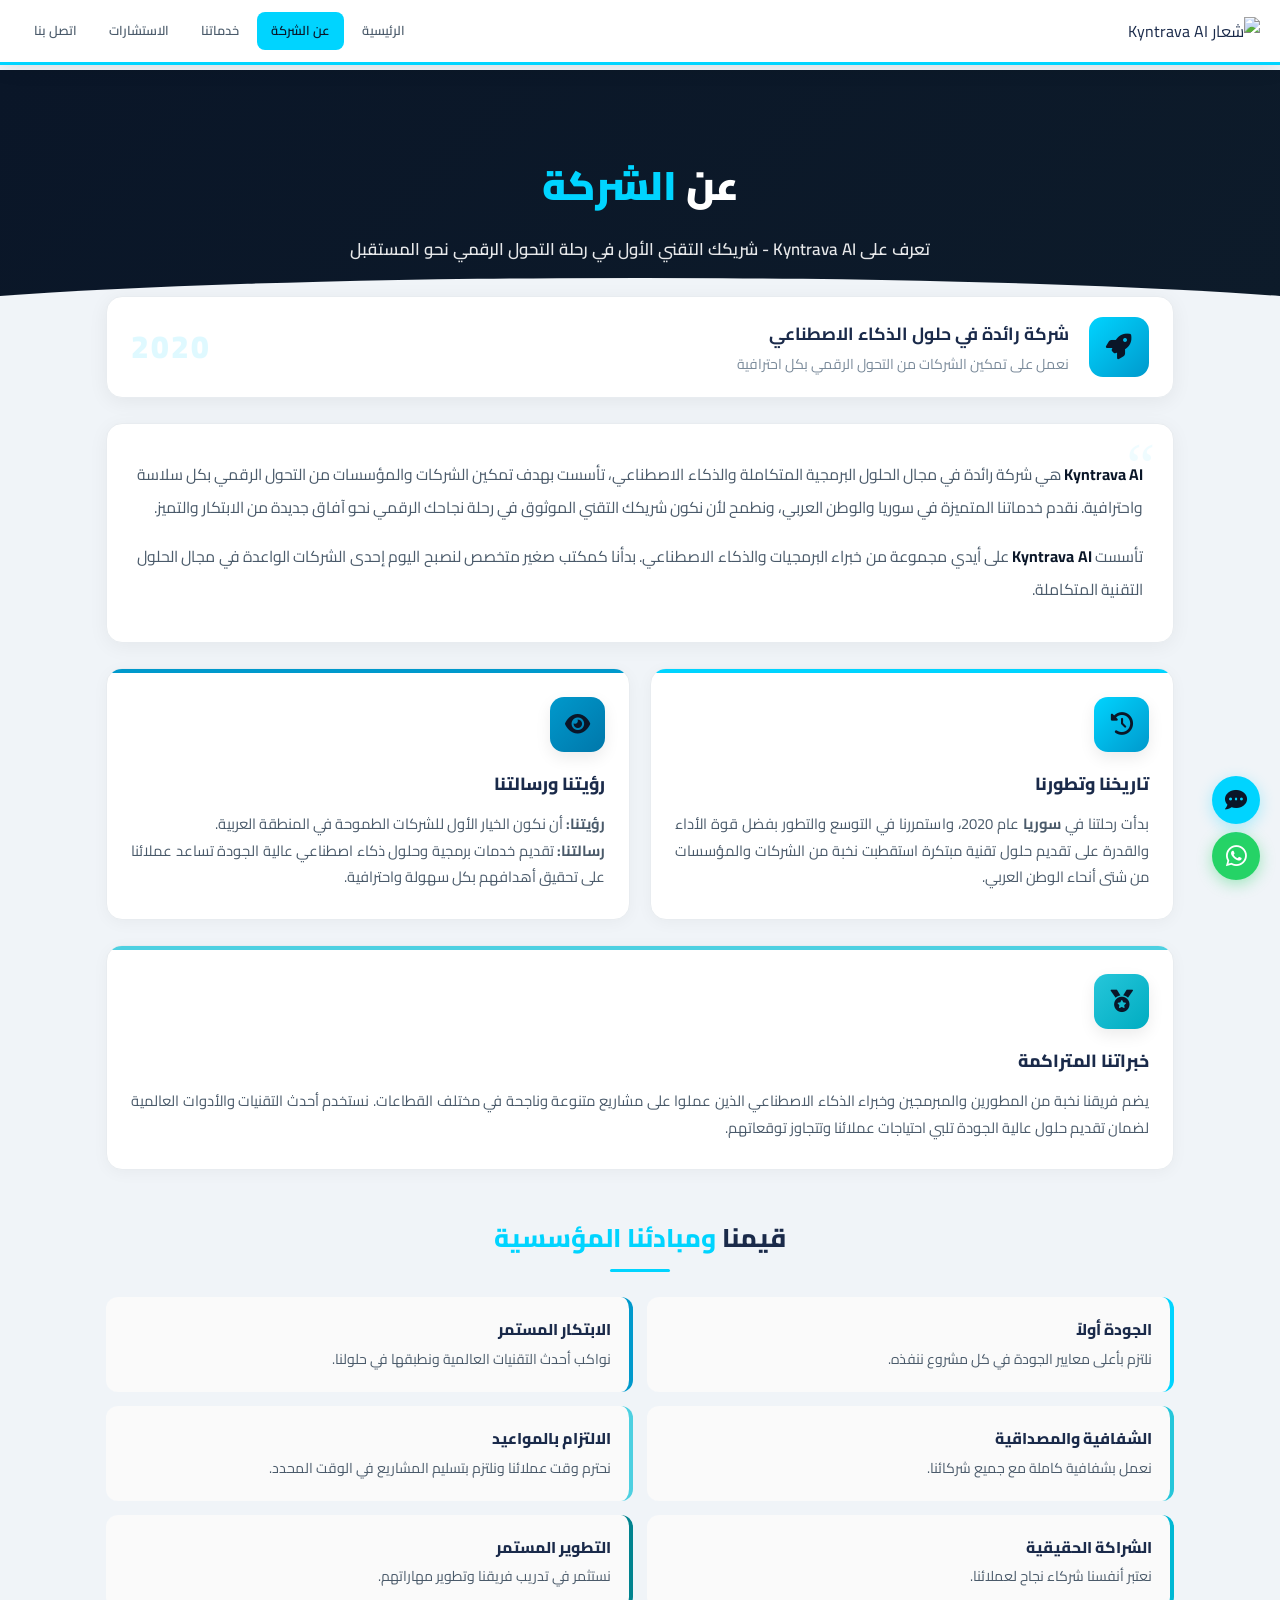
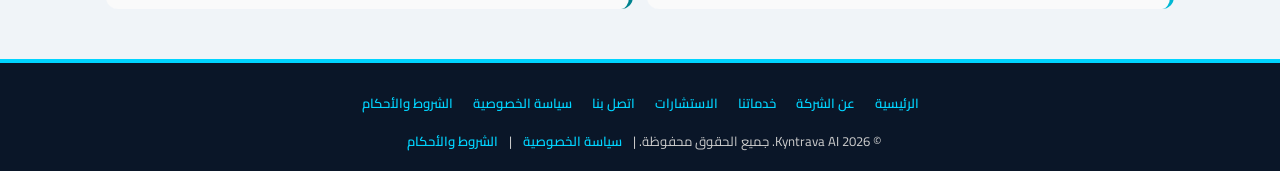
==== commit 318ba3de: "Update about.html" ====
--- a/about.html
+++ b/about.html
@@ -12,116 +12,115 @@
     
     <style>
         * { margin: 0; padding: 0; box-sizing: border-box; font-family: 'Cairo', sans-serif; }
-        body { background: #F0F4F8; }
+        body { background: #F0F4F8; padding-top: 70px; }
         
         .page-header {
             background: linear-gradient(135deg, #0A1628 0%, #0D1B2A 100%);
-            padding: 100px 20px 80px;
+            padding: 80px 20px 60px;
             text-align: center;
             color: white;
             position: relative;
             overflow: hidden;
-            margin-top: 70px;
         }
         .page-header::after {
             content: '';
             position: absolute;
             bottom: -2px; left: 0; right: 0;
-            height: 60px;
+            height: 50px;
             background: #F0F4F8;
             clip-path: ellipse(65% 100% at 50% 100%);
         }
         .page-header h1 { 
-            font-size: 3rem; 
+            font-size: 2.5rem; 
             font-weight: 900; 
-            margin-bottom: 15px; 
+            margin-bottom: 12px; 
         }
         .page-header h1 span { 
             color: #00D4FF; 
         }
         .page-header .subtitle { 
-            font-size: 1.2rem; 
+            font-size: 1.05rem; 
             opacity: 0.9; 
-            max-width: 700px; 
+            max-width: 600px; 
             margin: 0 auto; 
-            line-height: 2; 
+            line-height: 1.9; 
             font-weight: 600;
         }
         
         .about-container {
             max-width: 1100px;
-            margin: -30px auto 60px;
-            padding: 0 20px;
+            margin: -30px auto 50px;
+            padding: 0 16px;
             position: relative;
             z-index: 2;
         }
         
         .establishment-badge {
             background: white;
-            border-radius: 20px;
-            padding: 25px 30px;
-            box-shadow: 0 4px 25px rgba(0,0,0,0.08);
+            border-radius: 16px;
+            padding: 20px 24px;
+            box-shadow: 0 4px 20px rgba(0,0,0,0.06);
             border: 1px solid #E8ECF0;
-            margin-bottom: 30px;
+            margin-bottom: 25px;
             display: flex;
             align-items: center;
-            gap: 25px;
+            gap: 20px;
             flex-wrap: wrap;
         }
         .establishment-badge .est-icon {
-            width: 70px; height: 70px;
+            width: 60px; height: 60px;
             background: linear-gradient(135deg, #00D4FF, #0099CC);
-            border-radius: 18px;
+            border-radius: 14px;
             display: flex;
             align-items: center;
             justify-content: center;
-            font-size: 2rem;
+            font-size: 1.6rem;
             color: #0A1628;
             flex-shrink: 0;
         }
         .establishment-badge .est-text h3 {
-            font-size: 1.3rem;
+            font-size: 1.1rem;
             color: #1A2A4A;
-            margin-bottom: 5px;
+            margin-bottom: 4px;
         }
         .establishment-badge .est-text p {
             color: #7A8A9A;
-            font-size: 0.95rem;
-            line-height: 1.7;
+            font-size: 0.88rem;
+            line-height: 1.6;
         }
         .establishment-badge .est-year {
             margin-right: auto;
-            font-size: 2.5rem;
+            font-size: 2rem;
             font-weight: 900;
             color: #00D4FF;
-            opacity: 0.15;
+            opacity: 0.12;
             letter-spacing: 2px;
         }
         
         .about-intro {
             background: white;
-            border-radius: 20px;
-            padding: 45px 40px;
-            box-shadow: 0 4px 25px rgba(0,0,0,0.06);
+            border-radius: 16px;
+            padding: 35px 30px;
+            box-shadow: 0 4px 20px rgba(0,0,0,0.05);
             border: 1px solid #E8ECF0;
-            margin-bottom: 30px;
+            margin-bottom: 25px;
             position: relative;
         }
         .about-intro::before {
             content: '\201C';
             position: absolute;
-            top: 15px; right: 25px;
-            font-size: 5rem;
+            top: 10px; right: 18px;
+            font-size: 4rem;
             color: #00D4FF;
-            opacity: 0.08;
+            opacity: 0.06;
             font-family: serif;
             line-height: 1;
         }
         .about-intro p {
             color: #4A5A6A;
-            font-size: 1.05rem;
-            line-height: 2.2;
-            margin-bottom: 20px;
+            font-size: 0.98rem;
+            line-height: 2.1;
+            margin-bottom: 16px;
             text-align: justify;
         }
         .about-intro p:last-child { margin-bottom: 0; }
@@ -131,9 +130,9 @@
         }
         
         .section-title {
-            font-size: 1.9rem;
+            font-size: 1.6rem;
             color: #1A2A4A;
-            margin: 55px 0 30px;
+            margin: 45px 0 25px;
             text-align: center;
             font-weight: 800;
             position: relative;
@@ -141,10 +140,10 @@
         .section-title::after {
             content: '';
             display: block;
-            width: 70px;
+            width: 60px;
             height: 3px;
             background: #00D4FF;
-            margin: 10px auto 0;
+            margin: 8px auto 0;
             border-radius: 2px;
         }
         .section-title span { color: #00D4FF; }
@@ -152,15 +151,15 @@
         .cards-row {
             display: grid;
             grid-template-columns: 1fr 1fr;
-            gap: 25px;
-            margin-bottom: 30px;
+            gap: 20px;
+            margin-bottom: 25px;
         }
         
         .info-card {
             background: white;
-            border-radius: 18px;
-            padding: 35px 30px;
-            box-shadow: 0 3px 20px rgba(0,0,0,0.05);
+            border-radius: 16px;
+            padding: 28px 24px;
+            box-shadow: 0 3px 16px rgba(0,0,0,0.04);
             border: 1px solid #E8ECF0;
             transition: all 0.3s ease;
             position: relative;
@@ -178,41 +177,41 @@
         .info-card:nth-child(4)::before { background: #4DD0E1; }
         
         .info-card:hover {
-            transform: translateY(-6px);
-            box-shadow: 0 15px 40px rgba(0,0,0,0.12);
+            transform: translateY(-4px);
+            box-shadow: 0 12px 30px rgba(0,0,0,0.1);
         }
         .info-card .card-icon {
-            width: 65px; height: 65px;
-            border-radius: 16px;
+            width: 55px; height: 55px;
+            border-radius: 14px;
             display: flex;
             align-items: center;
             justify-content: center;
-            font-size: 1.7rem;
+            font-size: 1.4rem;
             color: #0A1628;
-            margin-bottom: 20px;
-            box-shadow: 0 8px 20px rgba(0,0,0,0.1);
+            margin-bottom: 16px;
+            box-shadow: 0 6px 16px rgba(0,0,0,0.08);
         }
         .bg-cyan { background: linear-gradient(135deg, #00D4FF, #0099CC); }
         .bg-cyan-dark { background: linear-gradient(135deg, #0099CC, #0077AA); }
         .bg-teal { background: linear-gradient(135deg, #26C6DA, #00ACC1); }
         .bg-light-cyan { background: linear-gradient(135deg, #4DD0E1, #26C6DA); }
         
-        .info-card h3 { font-size: 1.25rem; color: #1A2A4A; margin-bottom: 15px; font-weight: 800; }
-        .info-card p { color: #4A5A6A; font-size: 0.98rem; line-height: 1.9; text-align: justify; }
+        .info-card h3 { font-size: 1.1rem; color: #1A2A4A; margin-bottom: 12px; font-weight: 800; }
+        .info-card p { color: #4A5A6A; font-size: 0.92rem; line-height: 1.8; text-align: justify; }
         
         .values-grid {
             display: grid;
             grid-template-columns: 1fr 1fr;
-            gap: 18px;
+            gap: 14px;
         }
         .value-item {
             background: #FAFAFA;
-            padding: 25px 22px;
-            border-radius: 14px;
+            padding: 20px 18px;
+            border-radius: 12px;
             border-right: 4px solid #00D4FF;
-            font-size: 0.93rem;
+            font-size: 0.88rem;
             color: #4A5A6A;
-            line-height: 1.8;
+            line-height: 1.7;
             transition: all 0.3s ease;
         }
         .value-item:nth-child(2) { border-right-color: #0099CC; }
@@ -223,88 +222,183 @@
         
         .value-item:hover {
             background: #F0F4F8;
-            transform: translateX(-5px);
-            box-shadow: 0 6px 20px rgba(0,0,0,0.06);
+            transform: translateX(-4px);
+            box-shadow: 0 6px 16px rgba(0,0,0,0.05);
         }
         .value-item strong {
             display: block;
-            margin-bottom: 6px;
+            margin-bottom: 4px;
             color: #1A2A4A;
-            font-size: 1.05rem;
+            font-size: 0.98rem;
             font-weight: 800;
         }
         
+        /* ===== قائمة التنقل ===== */
+        .navbar {
+            background: white;
+            box-shadow: 0 2px 20px rgba(0,0,0,0.1);
+            position: fixed;
+            top: 0;
+            left: 0;
+            right: 0;
+            z-index: 1000;
+            padding: 0 20px;
+            height: 65px;
+            display: flex;
+            align-items: center;
+            justify-content: space-between;
+            border-bottom: 3px solid #00D4FF;
+        }
+        .logo-area { display: flex; align-items: center; flex-shrink: 0; }
+        .logo-img { height: 40px; width: auto; max-width: 140px; object-fit: contain; }
+        .nav-menu {
+            display: flex;
+            list-style: none;
+            gap: 4px;
+            align-items: center;
+        }
+        .nav-menu a {
+            color: #4A5A6A;
+            font-weight: 600;
+            font-size: 0.8rem;
+            padding: 7px 14px;
+            border-radius: 8px;
+            transition: all 0.3s ease;
+            display: block;
+            white-space: nowrap;
+        }
+        .nav-menu a:hover, .nav-menu a.active {
+            background: #00D4FF;
+            color: #0A1628;
+        }
+        .menu-toggle {
+            display: none;
+            background: none;
+            border: none;
+            font-size: 1.6rem;
+            color: #1A2A4A;
+            cursor: pointer;
+            padding: 4px;
+        }
+        .nav-overlay {
+            display: none;
+            position: fixed;
+            top: 65px;
+            left: 0;
+            right: 0;
+            bottom: 0;
+            background: rgba(0,0,0,0.4);
+            z-index: 999;
+        }
+        .nav-overlay.active { display: block; }
+        
+        .whatsapp-float {
+            position: fixed; bottom: 20px; right: 20px;
+            width: 48px; height: 48px;
+            background: #25D366; color: white;
+            border-radius: 50%;
+            display: flex; align-items: center; justify-content: center;
+            font-size: 24px; box-shadow: 0 4px 15px rgba(37,211,102,0.4);
+            z-index: 999; animation: pulse 2s infinite;
+        }
+        .consult-float {
+            position: fixed; bottom: 76px; right: 20px;
+            width: 48px; height: 48px;
+            background: #00D4FF; color: #0A1628;
+            border-radius: 50%;
+            display: flex; align-items: center; justify-content: center;
+            font-size: 22px; box-shadow: 0 4px 15px rgba(0,212,255,0.3);
+            z-index: 999;
+        }
+        @keyframes pulse {
+            0% { box-shadow: 0 0 0 0 rgba(37,211,102,0.5); }
+            70% { box-shadow: 0 0 0 16px rgba(37,211,102,0); }
+            100% { box-shadow: 0 0 0 0 rgba(37,211,102,0); }
+        }
+        
         footer {
-            background: #0A1628;
-            color: #ccc;
-            text-align: center;
-            padding: 30px 15px 20px;
-            font-size: 0.85rem;
-            border-top: 4px solid #00D4FF;
-        }
-        footer a {
-            color: #00D4FF;
-            text-decoration: none;
-            margin: 5px 8px;
-            font-weight: 600;
-        }
+            background: #0A1628; color: #ccc;
+            text-align: center; padding: 25px 15px 18px;
+            font-size: 0.82rem; border-top: 4px solid #00D4FF;
+        }
+        footer a { color: #00D4FF; text-decoration: none; margin: 4px 8px; font-weight: 600; }
         footer a:hover { text-decoration: underline; color: #0099CC; }
-        footer .footer-links {
-            margin-bottom: 12px;
-            display: flex;
-            flex-wrap: wrap;
-            justify-content: center;
-            gap: 5px;
-        }
+        footer .footer-links { margin-bottom: 10px; display: flex; flex-wrap: wrap; justify-content: center; gap: 4px; }
         
         @media (max-width: 768px) {
-            .page-header h1 { font-size: 2.2rem; }
-            .page-header { padding: 70px 20px; margin-top: 60px; }
+            body { padding-top: 60px; }
+            .navbar { height: 56px; padding: 0 12px; }
+            .logo-img { height: 34px; max-width: 120px; }
+            .menu-toggle { display: block; font-size: 1.5rem; }
+            .nav-menu {
+                position: fixed;
+                top: 56px;
+                right: -100%;
+                width: 260px;
+                height: calc(100vh - 56px);
+                background: white;
+                flex-direction: column;
+                padding: 16px 0;
+                gap: 2px;
+                box-shadow: -5px 0 30px rgba(0,0,0,0.12);
+                transition: right 0.3s cubic-bezier(0.4, 0, 0.2, 1);
+                overflow-y: auto;
+                align-items: stretch;
+            }
+            .nav-menu.open { right: 0; }
+            .nav-menu a {
+                padding: 12px 20px;
+                font-size: 0.9rem;
+                border-radius: 0;
+                border-right: 3px solid transparent;
+            }
+            .nav-menu a:hover, .nav-menu a.active {
+                background: rgba(0,212,255,0.08);
+                border-right-color: #00D4FF;
+                color: #00D4FF;
+            }
+            .page-header h1 { font-size: 2rem; }
+            .page-header { padding: 60px 16px 50px; }
             .cards-row { grid-template-columns: 1fr; }
             .values-grid { grid-template-columns: 1fr; }
-            .about-intro { padding: 25px 20px; }
-            .section-title { font-size: 1.5rem; }
+            .about-intro { padding: 22px 18px; }
+            .section-title { font-size: 1.3rem; }
             .establishment-badge { flex-direction: column; text-align: center; }
+            .establishment-badge .est-year { margin-right: 0; }
+        }
+        @media (max-width: 480px) {
+            .page-header h1 { font-size: 1.6rem; }
+            .nav-menu { width: 100%; }
         }
     </style>
 </head>
 <body>
-    <!-- أيقونات التواصل العائمة -->
-    <a href="https://wa.me/963981193023" class="whatsapp-float" target="_blank" aria-label="تواصل عبر واتساب">
-        <i class="fab fa-whatsapp"></i>
-    </a>
-    <a href="consultation.html" class="consult-float" aria-label="احجز استشارة">
-        <i class="fas fa-comment-dots"></i>
-    </a>
-
-    <!-- شريط التنقل -->
-    <nav class="navbar" aria-label="القائمة الرئيسية">
-        <div class="nav-container">
-            <div class="logo-area">
-                <a href="index.html">
-                    <img src="https://imgur.com/d2YNdZQ.png" alt="شعار Kyntrava AI" class="logo-img">
-                </a>
-            </div>
-            <ul class="nav-menu">
-                <li><a href="index.html">الرئيسية</a></li>
-                <li><a href="about.html" class="active" aria-current="page">عن الشركة</a></li>
-                <li><a href="services.html">خدماتنا</a></li>
-                <li><a href="consultation.html">الاستشارات</a></li>
-                <li><a href="contact.html">اتصل بنا</a></li>
-            </ul>
+    <a href="https://wa.me/963981193023" class="whatsapp-float" target="_blank"><i class="fab fa-whatsapp"></i></a>
+    <a href="consultation.html" class="consult-float"><i class="fas fa-comment-dots"></i></a>
+
+    <nav class="navbar">
+        <div class="logo-area">
+            <a href="index.html">
+                <img src="https://imgur.com/d2YNdZQ.png" alt="شعار Kyntrava AI" class="logo-img">
+            </a>
         </div>
+        <button class="menu-toggle" id="menuToggle"><i class="fas fa-bars"></i></button>
+        <ul class="nav-menu" id="navMenu">
+            <li><a href="index.html">الرئيسية</a></li>
+            <li><a href="about.html" class="active">عن الشركة</a></li>
+            <li><a href="services.html">خدماتنا</a></li>
+            <li><a href="consultation.html">الاستشارات</a></li>
+            <li><a href="contact.html">اتصل بنا</a></li>
+        </ul>
     </nav>
-
-    <!-- رأس الصفحة -->
+    <div class="nav-overlay" id="navOverlay"></div>
+
     <header class="page-header">
         <h1>عن <span>الشركة</span></h1>
         <p class="subtitle">تعرف على Kyntrava AI - شريكك التقني الأول في رحلة التحول الرقمي نحو المستقبل</p>
     </header>
 
-    <!-- المحتوى الرئيسي -->
     <main class="about-container">
-        
-        <!-- بطاقة التأسيس -->
         <div class="establishment-badge">
             <div class="est-icon"><i class="fas fa-rocket"></i></div>
             <div class="est-text">
@@ -314,8 +408,7 @@
             <div class="est-year">2020</div>
         </div>
         
-        <!-- النص التعريفي -->
-        <section class="about-intro" aria-label="نبذة عن الشركة">
+        <section class="about-intro">
             <p>
                 <span class="highlight">Kyntrava AI</span> هي شركة رائدة في مجال الحلول البرمجية المتكاملة والذكاء الاصطناعي، تأسست بهدف تمكين الشركات والمؤسسات من التحول الرقمي بكل سلاسة واحترافية. نقدم خدماتنا المتميزة في سوريا والوطن العربي، ونطمح لأن نكون شريكك التقني الموثوق في رحلة نجاحك الرقمي نحو آفاق جديدة من الابتكار والتميز.
             </p>
@@ -324,69 +417,37 @@
             </p>
         </section>
 
-        <!-- تاريخنا + رؤيتنا -->
         <div class="cards-row">
             <article class="info-card">
                 <div class="card-icon bg-cyan"><i class="fas fa-history"></i></div>
                 <h3>تاريخنا وتطورنا</h3>
-                <p>
-                    بدأت رحلتنا في <strong>سوريا</strong> عام 2020، واستمررنا في التوسع والتطور بفضل قوة الأداء والقدرة على تقديم حلول تقنية مبتكرة استقطبت نخبة من الشركات والمؤسسات من شتى أنحاء الوطن العربي.
-                </p>
+                <p>بدأت رحلتنا في <strong>سوريا</strong> عام 2020، واستمررنا في التوسع والتطور بفضل قوة الأداء والقدرة على تقديم حلول تقنية مبتكرة استقطبت نخبة من الشركات والمؤسسات من شتى أنحاء الوطن العربي.</p>
             </article>
-            
             <article class="info-card">
                 <div class="card-icon bg-cyan-dark"><i class="fas fa-eye"></i></div>
                 <h3>رؤيتنا ورسالتنا</h3>
-                <p>
-                    <strong>رؤيتنا:</strong> أن نكون الخيار الأول للشركات الطموحة في المنطقة العربية.<br>
-                    <strong>رسالتنا:</strong> تقديم خدمات برمجية وحلول ذكاء اصطناعي عالية الجودة تساعد عملائنا على تحقيق أهدافهم بكل سهولة واحترافية.
-                </p>
+                <p><strong>رؤيتنا:</strong> أن نكون الخيار الأول للشركات الطموحة في المنطقة العربية.<br><strong>رسالتنا:</strong> تقديم خدمات برمجية وحلول ذكاء اصطناعي عالية الجودة تساعد عملائنا على تحقيق أهدافهم بكل سهولة واحترافية.</p>
             </article>
         </div>
 
-        <!-- خبراتنا -->
-        <article class="info-card" style="margin-bottom:30px;">
+        <article class="info-card" style="margin-bottom:25px;">
             <div class="card-icon bg-teal"><i class="fas fa-medal"></i></div>
             <h3>خبراتنا المتراكمة</h3>
-            <p>
-                يضم فريقنا نخبة من المطورين والمبرمجين وخبراء الذكاء الاصطناعي الذين عملوا على مشاريع متنوعة وناجحة في مختلف القطاعات. نستخدم أحدث التقنيات والأدوات العالمية لضمان تقديم حلول عالية الجودة تلبي احتياجات عملائنا وتتجاوز توقعاتهم.
-            </p>
+            <p>يضم فريقنا نخبة من المطورين والمبرمجين وخبراء الذكاء الاصطناعي الذين عملوا على مشاريع متنوعة وناجحة في مختلف القطاعات. نستخدم أحدث التقنيات والأدوات العالمية لضمان تقديم حلول عالية الجودة تلبي احتياجات عملائنا وتتجاوز توقعاتهم.</p>
         </article>
 
-        <!-- قيمنا -->
         <h2 class="section-title">قيمنا <span>ومبادئنا المؤسسية</span></h2>
-        
         <div class="values-grid">
-            <div class="value-item">
-                <strong>الجودة أولاً</strong>
-                نلتزم بأعلى معايير الجودة في كل مشروع ننفذه.
-            </div>
-            <div class="value-item">
-                <strong>الابتكار المستمر</strong>
-                نواكب أحدث التقنيات العالمية ونطبقها في حلولنا.
-            </div>
-            <div class="value-item">
-                <strong>الشفافية والمصداقية</strong>
-                نعمل بشفافية كاملة مع جميع شركائنا.
-            </div>
-            <div class="value-item">
-                <strong>الالتزام بالمواعيد</strong>
-                نحترم وقت عملائنا ونلتزم بتسليم المشاريع في الوقت المحدد.
-            </div>
-            <div class="value-item">
-                <strong>الشراكة الحقيقية</strong>
-                نعتبر أنفسنا شركاء نجاح لعملائنا.
-            </div>
-            <div class="value-item">
-                <strong>التطوير المستمر</strong>
-                نستثمر في تدريب فريقنا وتطوير مهاراتهم.
-            </div>
+            <div class="value-item"><strong>الجودة أولاً</strong>نلتزم بأعلى معايير الجودة في كل مشروع ننفذه.</div>
+            <div class="value-item"><strong>الابتكار المستمر</strong>نواكب أحدث التقنيات العالمية ونطبقها في حلولنا.</div>
+            <div class="value-item"><strong>الشفافية والمصداقية</strong>نعمل بشفافية كاملة مع جميع شركائنا.</div>
+            <div class="value-item"><strong>الالتزام بالمواعيد</strong>نحترم وقت عملائنا ونلتزم بتسليم المشاريع في الوقت المحدد.</div>
+            <div class="value-item"><strong>الشراكة الحقيقية</strong>نعتبر أنفسنا شركاء نجاح لعملائنا.</div>
+            <div class="value-item"><strong>التطوير المستمر</strong>نستثمر في تدريب فريقنا وتطوير مهاراتهم.</div>
         </div>
-
     </main>
 
-    <!-- تذييل الصفحة -->
-    <footer role="contentinfo">
+    <footer>
         <div class="footer-links">
             <a href="index.html">الرئيسية</a>
             <a href="about.html">عن الشركة</a>
@@ -398,7 +459,24 @@
         </div>
         <p>© 2026 Kyntrava AI. جميع الحقوق محفوظة. | <a href="privacy.html">سياسة الخصوصية</a> | <a href="terms.html">الشروط والأحكام</a></p>
     </footer>
-    
+
+    <script>
+        const menuToggle = document.getElementById('menuToggle');
+        const navMenu = document.getElementById('navMenu');
+        const navOverlay = document.getElementById('navOverlay');
+
+        function toggleMenu() {
+            navMenu.classList.toggle('open');
+            navOverlay.classList.toggle('active');
+            const icon = menuToggle.querySelector('i');
+            icon.className = navMenu.classList.contains('open') ? 'fas fa-times' : 'fas fa-bars';
+        }
+        menuToggle.addEventListener('click', toggleMenu);
+        navOverlay.addEventListener('click', toggleMenu);
+        document.querySelectorAll('.nav-menu a').forEach(link => {
+            link.addEventListener('click', () => { if (navMenu.classList.contains('open')) toggleMenu(); });
+        });
+    </script>
     <script src="script.js"></script>
 </body>
-</html>+</html>
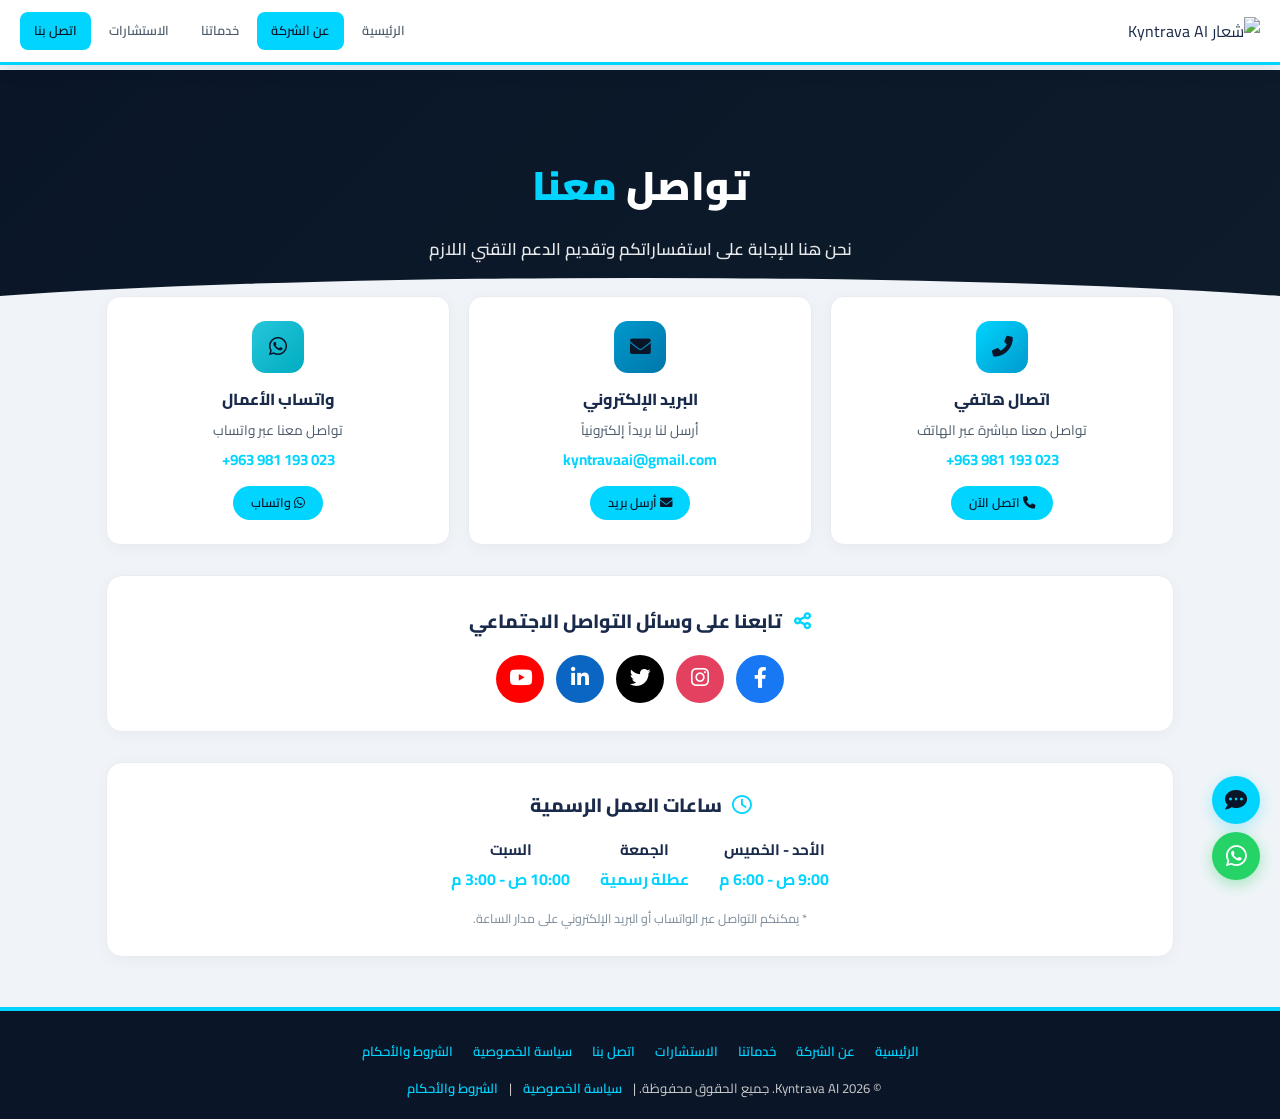
==== commit dd666f23: "Update about.html" ====
--- a/about.html
+++ b/about.html
@@ -3,8 +3,8 @@
 <head>
     <meta charset="UTF-8">
     <meta name="viewport" content="width=device-width, initial-scale=1.0">
-    <title>عن الشركة - Kyntrava AI</title>
-    <meta name="description" content="تعرف على Kyntrava AI - شريكك التقني الأول في رحلة التحول الرقمي نحو المستقبل">
+    <title>اتصل بنا - Kyntrava AI</title>
+    <meta name="description" content="تواصل مع Kyntrava AI عبر الهاتف، البريد الإلكتروني، أو واتساب">
     
     <link rel="stylesheet" href="style.css">
     <link rel="stylesheet" href="https://cdnjs.cloudflare.com/ajax/libs/font-awesome/6.0.0-beta3/css/all.min.css">
@@ -30,24 +30,11 @@
             background: #F0F4F8;
             clip-path: ellipse(65% 100% at 50% 100%);
         }
-        .page-header h1 { 
-            font-size: 2.5rem; 
-            font-weight: 900; 
-            margin-bottom: 12px; 
-        }
-        .page-header h1 span { 
-            color: #00D4FF; 
-        }
-        .page-header .subtitle { 
-            font-size: 1.05rem; 
-            opacity: 0.9; 
-            max-width: 600px; 
-            margin: 0 auto; 
-            line-height: 1.9; 
-            font-weight: 600;
-        }
-        
-        .about-container {
+        .page-header h1 { font-size: 2.5rem; font-weight: 900; margin-bottom: 12px; }
+        .page-header h1 span { color: #00D4FF; }
+        .page-header .subtitle { font-size: 1.05rem; opacity: 0.9; max-width: 600px; margin: 0 auto; line-height: 1.9; font-weight: 600; }
+        
+        .contact-container {
             max-width: 1100px;
             margin: -30px auto 50px;
             padding: 0 16px;
@@ -55,241 +42,112 @@
             z-index: 2;
         }
         
-        .establishment-badge {
+        .quick-contact-grid {
+            display: grid;
+            grid-template-columns: repeat(3, 1fr);
+            gap: 18px;
+            margin-bottom: 30px;
+        }
+        .quick-card {
             background: white;
-            border-radius: 16px;
-            padding: 20px 24px;
-            box-shadow: 0 4px 20px rgba(0,0,0,0.06);
-            border: 1px solid #E8ECF0;
-            margin-bottom: 25px;
-            display: flex;
-            align-items: center;
-            gap: 20px;
-            flex-wrap: wrap;
-        }
-        .establishment-badge .est-icon {
-            width: 60px; height: 60px;
-            background: linear-gradient(135deg, #00D4FF, #0099CC);
             border-radius: 14px;
-            display: flex;
-            align-items: center;
-            justify-content: center;
-            font-size: 1.6rem;
-            color: #0A1628;
-            flex-shrink: 0;
-        }
-        .establishment-badge .est-text h3 {
-            font-size: 1.1rem;
-            color: #1A2A4A;
-            margin-bottom: 4px;
-        }
-        .establishment-badge .est-text p {
-            color: #7A8A9A;
-            font-size: 0.88rem;
-            line-height: 1.6;
-        }
-        .establishment-badge .est-year {
-            margin-right: auto;
-            font-size: 2rem;
-            font-weight: 900;
-            color: #00D4FF;
-            opacity: 0.12;
-            letter-spacing: 2px;
-        }
-        
-        .about-intro {
-            background: white;
-            border-radius: 16px;
-            padding: 35px 30px;
-            box-shadow: 0 4px 20px rgba(0,0,0,0.05);
-            border: 1px solid #E8ECF0;
-            margin-bottom: 25px;
-            position: relative;
-        }
-        .about-intro::before {
-            content: '\201C';
-            position: absolute;
-            top: 10px; right: 18px;
-            font-size: 4rem;
-            color: #00D4FF;
-            opacity: 0.06;
-            font-family: serif;
-            line-height: 1;
-        }
-        .about-intro p {
-            color: #4A5A6A;
-            font-size: 0.98rem;
-            line-height: 2.1;
-            margin-bottom: 16px;
-            text-align: justify;
-        }
-        .about-intro p:last-child { margin-bottom: 0; }
-        .about-intro .highlight {
-            color: #0A1628;
-            font-weight: 700;
-        }
-        
-        .section-title {
-            font-size: 1.6rem;
-            color: #1A2A4A;
-            margin: 45px 0 25px;
+            padding: 24px 18px;
             text-align: center;
-            font-weight: 800;
-            position: relative;
-        }
-        .section-title::after {
-            content: '';
-            display: block;
-            width: 60px;
-            height: 3px;
-            background: #00D4FF;
-            margin: 8px auto 0;
-            border-radius: 2px;
-        }
-        .section-title span { color: #00D4FF; }
-        
-        .cards-row {
-            display: grid;
-            grid-template-columns: 1fr 1fr;
-            gap: 20px;
-            margin-bottom: 25px;
-        }
-        
-        .info-card {
-            background: white;
-            border-radius: 16px;
-            padding: 28px 24px;
             box-shadow: 0 3px 16px rgba(0,0,0,0.04);
             border: 1px solid #E8ECF0;
             transition: all 0.3s ease;
-            position: relative;
-            overflow: hidden;
-        }
-        .info-card::before {
-            content: '';
-            position: absolute;
-            top: 0; left: 0; right: 0;
-            height: 4px;
-        }
-        .info-card:nth-child(1)::before { background: #00D4FF; }
-        .info-card:nth-child(2)::before { background: #0099CC; }
-        .info-card:nth-child(3)::before { background: #26C6DA; }
-        .info-card:nth-child(4)::before { background: #4DD0E1; }
-        
-        .info-card:hover {
-            transform: translateY(-4px);
-            box-shadow: 0 12px 30px rgba(0,0,0,0.1);
-        }
-        .info-card .card-icon {
-            width: 55px; height: 55px;
+        }
+        .quick-card:hover { transform: translateY(-4px); box-shadow: 0 10px 28px rgba(0,0,0,0.1); }
+        .quick-card .qc-icon {
+            width: 52px; height: 52px;
             border-radius: 14px;
-            display: flex;
-            align-items: center;
-            justify-content: center;
-            font-size: 1.4rem;
-            color: #0A1628;
-            margin-bottom: 16px;
-            box-shadow: 0 6px 16px rgba(0,0,0,0.08);
+            display: flex; align-items: center; justify-content: center;
+            font-size: 1.3rem; color: #0A1628;
+            margin: 0 auto 12px;
         }
         .bg-cyan { background: linear-gradient(135deg, #00D4FF, #0099CC); }
         .bg-cyan-dark { background: linear-gradient(135deg, #0099CC, #0077AA); }
         .bg-teal { background: linear-gradient(135deg, #26C6DA, #00ACC1); }
-        .bg-light-cyan { background: linear-gradient(135deg, #4DD0E1, #26C6DA); }
-        
-        .info-card h3 { font-size: 1.1rem; color: #1A2A4A; margin-bottom: 12px; font-weight: 800; }
-        .info-card p { color: #4A5A6A; font-size: 0.92rem; line-height: 1.8; text-align: justify; }
-        
-        .values-grid {
-            display: grid;
-            grid-template-columns: 1fr 1fr;
-            gap: 14px;
-        }
-        .value-item {
-            background: #FAFAFA;
-            padding: 20px 18px;
-            border-radius: 12px;
-            border-right: 4px solid #00D4FF;
-            font-size: 0.88rem;
-            color: #4A5A6A;
-            line-height: 1.7;
-            transition: all 0.3s ease;
-        }
-        .value-item:nth-child(2) { border-right-color: #0099CC; }
-        .value-item:nth-child(3) { border-right-color: #26C6DA; }
-        .value-item:nth-child(4) { border-right-color: #4DD0E1; }
-        .value-item:nth-child(5) { border-right-color: #00B8D4; }
-        .value-item:nth-child(6) { border-right-color: #00838F; }
-        
-        .value-item:hover {
-            background: #F0F4F8;
-            transform: translateX(-4px);
-            box-shadow: 0 6px 16px rgba(0,0,0,0.05);
-        }
-        .value-item strong {
+        
+        .quick-card h4 { font-size: 1rem; color: #1A2A4A; margin-bottom: 4px; font-weight: 800; }
+        .quick-card p { color: #4A5A6A; font-size: 0.85rem; }
+        .quick-card .contact-value {
             display: block;
-            margin-bottom: 4px;
-            color: #1A2A4A;
-            font-size: 0.98rem;
-            font-weight: 800;
-        }
+            color: #00D4FF;
+            font-weight: 700;
+            font-size: 0.95rem;
+            margin: 4px 0;
+            direction: ltr;
+        }
+        .quick-card .btn-contact {
+            display: inline-block; margin-top: 8px; padding: 6px 18px;
+            background: #00D4FF; color: #0A1628; text-decoration: none;
+            border-radius: 20px; font-size: 0.78rem; font-weight: 600; transition: 0.3s;
+        }
+        .quick-card .btn-contact:hover { background: #0099CC; }
+        
+        .social-section {
+            background: white;
+            border-radius: 16px;
+            padding: 28px 20px;
+            box-shadow: 0 3px 16px rgba(0,0,0,0.04);
+            border: 1px solid #E8ECF0;
+            text-align: center;
+            margin-bottom: 30px;
+        }
+        .social-section h3 { font-size: 1.2rem; color: #1A2A4A; margin-bottom: 16px; font-weight: 800; }
+        .social-icons {
+            display: flex; justify-content: center; gap: 12px; flex-wrap: wrap;
+        }
+        .social-icons a {
+            width: 48px; height: 48px; border-radius: 50%;
+            display: flex; align-items: center; justify-content: center;
+            font-size: 1.3rem; color: white; transition: 0.3s;
+            text-decoration: none;
+        }
+        .social-icons a:hover { transform: translateY(-4px) scale(1.05); }
+        .social-icons .fb { background: #1877F2; }
+        .social-icons .ig { background: #E4405F; }
+        .social-icons .tw { background: #000; }
+        .social-icons .li { background: #0A66C2; }
+        .social-icons .yt { background: #FF0000; }
+        
+        .hours-section {
+            background: white;
+            border-radius: 16px;
+            padding: 25px 20px;
+            box-shadow: 0 3px 16px rgba(0,0,0,0.04);
+            border: 1px solid #E8ECF0;
+            text-align: center;
+        }
+        .hours-section h3 { font-size: 1.2rem; color: #1A2A4A; margin-bottom: 14px; font-weight: 800; }
+        .hours-grid {
+            display: flex; justify-content: center; gap: 30px; flex-wrap: wrap;
+        }
+        .hours-item .day { font-weight: 700; color: #1A2A4A; margin-bottom: 2px; font-size: 0.95rem; }
+        .hours-item .time { color: #00D4FF; font-weight: 700; font-size: 1rem; }
+        .hours-note { margin-top: 14px; color: #7A8A9A; font-size: 0.78rem; }
         
         /* ===== قائمة التنقل ===== */
         .navbar {
-            background: white;
-            box-shadow: 0 2px 20px rgba(0,0,0,0.1);
-            position: fixed;
-            top: 0;
-            left: 0;
-            right: 0;
-            z-index: 1000;
-            padding: 0 20px;
-            height: 65px;
-            display: flex;
-            align-items: center;
-            justify-content: space-between;
+            background: white; box-shadow: 0 2px 20px rgba(0,0,0,0.1);
+            position: fixed; top: 0; left: 0; right: 0; z-index: 1000;
+            padding: 0 20px; height: 65px;
+            display: flex; align-items: center; justify-content: space-between;
             border-bottom: 3px solid #00D4FF;
         }
-        .logo-area { display: flex; align-items: center; flex-shrink: 0; }
         .logo-img { height: 40px; width: auto; max-width: 140px; object-fit: contain; }
-        .nav-menu {
-            display: flex;
-            list-style: none;
-            gap: 4px;
-            align-items: center;
-        }
+        .nav-menu { display: flex; list-style: none; gap: 4px; align-items: center; }
         .nav-menu a {
-            color: #4A5A6A;
-            font-weight: 600;
-            font-size: 0.8rem;
-            padding: 7px 14px;
-            border-radius: 8px;
-            transition: all 0.3s ease;
-            display: block;
-            white-space: nowrap;
+            color: #4A5A6A; font-weight: 600; font-size: 0.8rem;
+            padding: 7px 14px; border-radius: 8px;
+            transition: all 0.3s ease; display: block; white-space: nowrap;
         }
         .nav-menu a:hover, .nav-menu a.active {
-            background: #00D4FF;
-            color: #0A1628;
-        }
-        .menu-toggle {
-            display: none;
-            background: none;
-            border: none;
-            font-size: 1.6rem;
-            color: #1A2A4A;
-            cursor: pointer;
-            padding: 4px;
-        }
-        .nav-overlay {
-            display: none;
-            position: fixed;
-            top: 65px;
-            left: 0;
-            right: 0;
-            bottom: 0;
-            background: rgba(0,0,0,0.4);
-            z-index: 999;
-        }
+            background: #00D4FF; color: #0A1628;
+        }
+        .menu-toggle { display: none; background: none; border: none; font-size: 1.6rem; color: #1A2A4A; cursor: pointer; padding: 4px; }
+        .nav-overlay { display: none; position: fixed; top: 65px; left: 0; right: 0; bottom: 0; background: rgba(0,0,0,0.4); z-index: 999; }
         .nav-overlay.active { display: block; }
         
         .whatsapp-float {
@@ -326,48 +184,35 @@
         footer .footer-links { margin-bottom: 10px; display: flex; flex-wrap: wrap; justify-content: center; gap: 4px; }
         
         @media (max-width: 768px) {
-            body { padding-top: 60px; }
+            body { padding-top: 56px; }
             .navbar { height: 56px; padding: 0 12px; }
             .logo-img { height: 34px; max-width: 120px; }
             .menu-toggle { display: block; font-size: 1.5rem; }
             .nav-menu {
-                position: fixed;
-                top: 56px;
-                right: -100%;
-                width: 260px;
-                height: calc(100vh - 56px);
-                background: white;
-                flex-direction: column;
-                padding: 16px 0;
-                gap: 2px;
+                position: fixed; top: 56px; right: -100%; width: 260px;
+                height: calc(100vh - 56px); background: white;
+                flex-direction: column; padding: 16px 0; gap: 2px;
                 box-shadow: -5px 0 30px rgba(0,0,0,0.12);
                 transition: right 0.3s cubic-bezier(0.4, 0, 0.2, 1);
-                overflow-y: auto;
-                align-items: stretch;
+                overflow-y: auto; align-items: stretch;
             }
             .nav-menu.open { right: 0; }
             .nav-menu a {
-                padding: 12px 20px;
-                font-size: 0.9rem;
-                border-radius: 0;
-                border-right: 3px solid transparent;
+                padding: 12px 20px; font-size: 0.9rem;
+                border-radius: 0; border-right: 3px solid transparent;
             }
             .nav-menu a:hover, .nav-menu a.active {
                 background: rgba(0,212,255,0.08);
-                border-right-color: #00D4FF;
-                color: #00D4FF;
+                border-right-color: #00D4FF; color: #00D4FF;
             }
             .page-header h1 { font-size: 2rem; }
             .page-header { padding: 60px 16px 50px; }
-            .cards-row { grid-template-columns: 1fr; }
-            .values-grid { grid-template-columns: 1fr; }
-            .about-intro { padding: 22px 18px; }
-            .section-title { font-size: 1.3rem; }
-            .establishment-badge { flex-direction: column; text-align: center; }
-            .establishment-badge .est-year { margin-right: 0; }
+            .quick-contact-grid { grid-template-columns: 1fr 1fr; }
+            .hours-grid { gap: 18px; }
         }
         @media (max-width: 480px) {
             .page-header h1 { font-size: 1.6rem; }
+            .quick-contact-grid { grid-template-columns: 1fr; }
             .nav-menu { width: 100%; }
         }
     </style>
@@ -385,66 +230,64 @@
         <button class="menu-toggle" id="menuToggle"><i class="fas fa-bars"></i></button>
         <ul class="nav-menu" id="navMenu">
             <li><a href="index.html">الرئيسية</a></li>
-            <li><a href="about.html" class="active">عن الشركة</a></li>
+            <li><a href="about.html">عن الشركة</a></li>
             <li><a href="services.html">خدماتنا</a></li>
             <li><a href="consultation.html">الاستشارات</a></li>
-            <li><a href="contact.html">اتصل بنا</a></li>
+            <li><a href="contact.html" class="active">اتصل بنا</a></li>
         </ul>
     </nav>
     <div class="nav-overlay" id="navOverlay"></div>
 
     <header class="page-header">
-        <h1>عن <span>الشركة</span></h1>
-        <p class="subtitle">تعرف على Kyntrava AI - شريكك التقني الأول في رحلة التحول الرقمي نحو المستقبل</p>
+        <h1>تواصل <span>معنا</span></h1>
+        <p class="subtitle">نحن هنا للإجابة على استفساراتكم وتقديم الدعم التقني اللازم</p>
     </header>
 
-    <main class="about-container">
-        <div class="establishment-badge">
-            <div class="est-icon"><i class="fas fa-rocket"></i></div>
-            <div class="est-text">
-                <h3>شركة رائدة في حلول الذكاء الاصطناعي</h3>
-                <p>نعمل على تمكين الشركات من التحول الرقمي بكل احترافية</p>
-            </div>
-            <div class="est-year">2020</div>
+    <main class="contact-container">
+        <div class="quick-contact-grid">
+            <div class="quick-card">
+                <div class="qc-icon bg-cyan"><i class="fas fa-phone-alt"></i></div>
+                <h4>اتصال هاتفي</h4>
+                <p>تواصل معنا مباشرة عبر الهاتف</p>
+                <span class="contact-value">+963 981 193 023</span>
+                <a href="tel:+963981193023" class="btn-contact"><i class="fas fa-phone"></i> اتصل الآن</a>
+            </div>
+            <div class="quick-card">
+                <div class="qc-icon bg-cyan-dark"><i class="fas fa-envelope"></i></div>
+                <h4>البريد الإلكتروني</h4>
+                <p>أرسل لنا بريداً إلكترونياً</p>
+                <span class="contact-value" style="direction:ltr;">kyntravaai@gmail.com</span>
+                <a href="mailto:kyntravaai@gmail.com" class="btn-contact"><i class="fas fa-envelope"></i> أرسل بريد</a>
+            </div>
+            <div class="quick-card">
+                <div class="qc-icon bg-teal"><i class="fab fa-whatsapp"></i></div>
+                <h4>واتساب الأعمال</h4>
+                <p>تواصل معنا عبر واتساب</p>
+                <span class="contact-value">+963 981 193 023</span>
+                <a href="https://wa.me/963981193023" target="_blank" class="btn-contact"><i class="fab fa-whatsapp"></i> واتساب</a>
+            </div>
         </div>
         
-        <section class="about-intro">
-            <p>
-                <span class="highlight">Kyntrava AI</span> هي شركة رائدة في مجال الحلول البرمجية المتكاملة والذكاء الاصطناعي، تأسست بهدف تمكين الشركات والمؤسسات من التحول الرقمي بكل سلاسة واحترافية. نقدم خدماتنا المتميزة في سوريا والوطن العربي، ونطمح لأن نكون شريكك التقني الموثوق في رحلة نجاحك الرقمي نحو آفاق جديدة من الابتكار والتميز.
-            </p>
-            <p>
-                تأسست <span class="highlight">Kyntrava AI</span> على أيدي مجموعة من خبراء البرمجيات والذكاء الاصطناعي. بدأنا كمكتب صغير متخصص لنصبح اليوم إحدى الشركات الواعدة في مجال الحلول التقنية المتكاملة.
-            </p>
+        <section class="social-section">
+            <h3><i class="fas fa-share-alt" style="color:#00D4FF; margin-left:8px;"></i> تابعنا على وسائل التواصل الاجتماعي</h3>
+            <div class="social-icons">
+                <a href="https://www.facebook.com/profile.php?id=61592891921328" target="_blank" class="fb"><i class="fab fa-facebook-f"></i></a>
+                <a href="https://www.instagram.com/kyntravaai" target="_blank" class="ig"><i class="fab fa-instagram"></i></a>
+                <a href="#" target="_blank" class="tw"><i class="fab fa-twitter"></i></a>
+                <a href="#" target="_blank" class="li"><i class="fab fa-linkedin-in"></i></a>
+                <a href="#" target="_blank" class="yt"><i class="fab fa-youtube"></i></a>
+            </div>
         </section>
-
-        <div class="cards-row">
-            <article class="info-card">
-                <div class="card-icon bg-cyan"><i class="fas fa-history"></i></div>
-                <h3>تاريخنا وتطورنا</h3>
-                <p>بدأت رحلتنا في <strong>سوريا</strong> عام 2020، واستمررنا في التوسع والتطور بفضل قوة الأداء والقدرة على تقديم حلول تقنية مبتكرة استقطبت نخبة من الشركات والمؤسسات من شتى أنحاء الوطن العربي.</p>
-            </article>
-            <article class="info-card">
-                <div class="card-icon bg-cyan-dark"><i class="fas fa-eye"></i></div>
-                <h3>رؤيتنا ورسالتنا</h3>
-                <p><strong>رؤيتنا:</strong> أن نكون الخيار الأول للشركات الطموحة في المنطقة العربية.<br><strong>رسالتنا:</strong> تقديم خدمات برمجية وحلول ذكاء اصطناعي عالية الجودة تساعد عملائنا على تحقيق أهدافهم بكل سهولة واحترافية.</p>
-            </article>
-        </div>
-
-        <article class="info-card" style="margin-bottom:25px;">
-            <div class="card-icon bg-teal"><i class="fas fa-medal"></i></div>
-            <h3>خبراتنا المتراكمة</h3>
-            <p>يضم فريقنا نخبة من المطورين والمبرمجين وخبراء الذكاء الاصطناعي الذين عملوا على مشاريع متنوعة وناجحة في مختلف القطاعات. نستخدم أحدث التقنيات والأدوات العالمية لضمان تقديم حلول عالية الجودة تلبي احتياجات عملائنا وتتجاوز توقعاتهم.</p>
-        </article>
-
-        <h2 class="section-title">قيمنا <span>ومبادئنا المؤسسية</span></h2>
-        <div class="values-grid">
-            <div class="value-item"><strong>الجودة أولاً</strong>نلتزم بأعلى معايير الجودة في كل مشروع ننفذه.</div>
-            <div class="value-item"><strong>الابتكار المستمر</strong>نواكب أحدث التقنيات العالمية ونطبقها في حلولنا.</div>
-            <div class="value-item"><strong>الشفافية والمصداقية</strong>نعمل بشفافية كاملة مع جميع شركائنا.</div>
-            <div class="value-item"><strong>الالتزام بالمواعيد</strong>نحترم وقت عملائنا ونلتزم بتسليم المشاريع في الوقت المحدد.</div>
-            <div class="value-item"><strong>الشراكة الحقيقية</strong>نعتبر أنفسنا شركاء نجاح لعملائنا.</div>
-            <div class="value-item"><strong>التطوير المستمر</strong>نستثمر في تدريب فريقنا وتطوير مهاراتهم.</div>
-        </div>
+        
+        <section class="hours-section">
+            <h3><i class="far fa-clock" style="color:#00D4FF; margin-left:6px;"></i> ساعات العمل الرسمية</h3>
+            <div class="hours-grid">
+                <div class="hours-item"><div class="day">الأحد - الخميس</div><div class="time">9:00 ص - 6:00 م</div></div>
+                <div class="hours-item"><div class="day">الجمعة</div><div class="time">عطلة رسمية</div></div>
+                <div class="hours-item"><div class="day">السبت</div><div class="time">10:00 ص - 3:00 م</div></div>
+            </div>
+            <p class="hours-note">* يمكنكم التواصل عبر الواتساب أو البريد الإلكتروني على مدار الساعة.</p>
+        </section>
     </main>
 
     <footer>
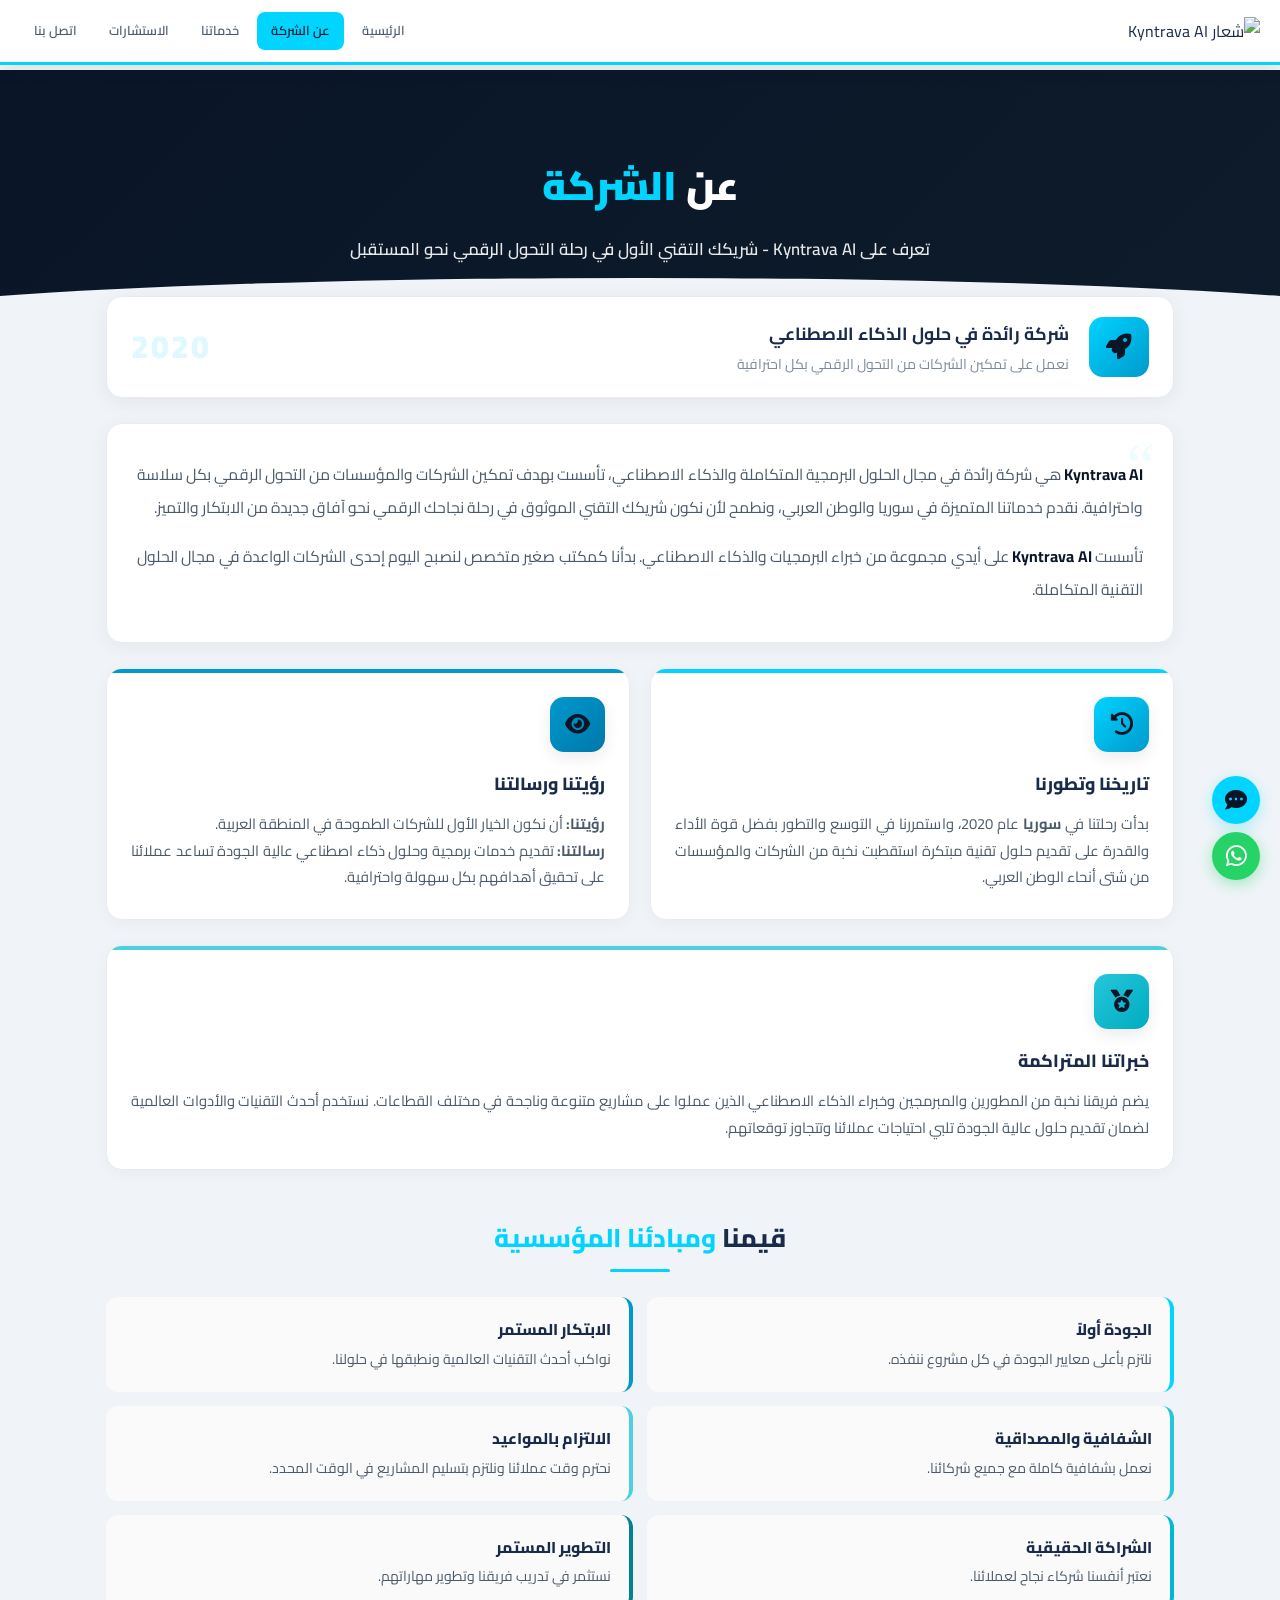
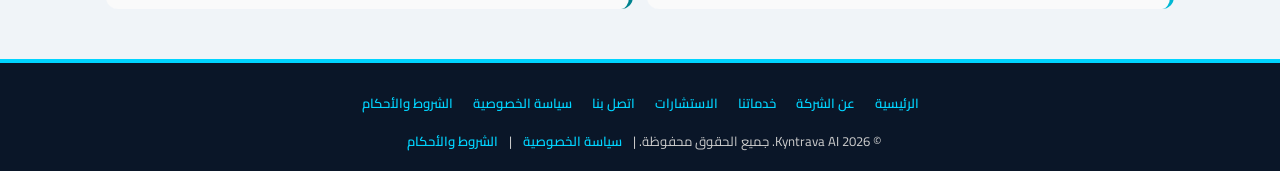
==== commit 8b0e9065: "Update about.html" ====
--- a/about.html
+++ b/about.html
@@ -3,8 +3,8 @@
 <head>
     <meta charset="UTF-8">
     <meta name="viewport" content="width=device-width, initial-scale=1.0">
-    <title>اتصل بنا - Kyntrava AI</title>
-    <meta name="description" content="تواصل مع Kyntrava AI عبر الهاتف، البريد الإلكتروني، أو واتساب">
+    <title>عن الشركة - Kyntrava AI</title>
+    <meta name="description" content="تعرف على Kyntrava AI - شريكك التقني الأول في رحلة التحول الرقمي نحو المستقبل">
     
     <link rel="stylesheet" href="style.css">
     <link rel="stylesheet" href="https://cdnjs.cloudflare.com/ajax/libs/font-awesome/6.0.0-beta3/css/all.min.css">
@@ -30,11 +30,24 @@
             background: #F0F4F8;
             clip-path: ellipse(65% 100% at 50% 100%);
         }
-        .page-header h1 { font-size: 2.5rem; font-weight: 900; margin-bottom: 12px; }
-        .page-header h1 span { color: #00D4FF; }
-        .page-header .subtitle { font-size: 1.05rem; opacity: 0.9; max-width: 600px; margin: 0 auto; line-height: 1.9; font-weight: 600; }
-        
-        .contact-container {
+        .page-header h1 { 
+            font-size: 2.5rem; 
+            font-weight: 900; 
+            margin-bottom: 12px; 
+        }
+        .page-header h1 span { 
+            color: #00D4FF; 
+        }
+        .page-header .subtitle { 
+            font-size: 1.05rem; 
+            opacity: 0.9; 
+            max-width: 600px; 
+            margin: 0 auto; 
+            line-height: 1.9; 
+            font-weight: 600;
+        }
+        
+        .about-container {
             max-width: 1100px;
             margin: -30px auto 50px;
             padding: 0 16px;
@@ -42,112 +55,241 @@
             z-index: 2;
         }
         
-        .quick-contact-grid {
+        .establishment-badge {
+            background: white;
+            border-radius: 16px;
+            padding: 20px 24px;
+            box-shadow: 0 4px 20px rgba(0,0,0,0.06);
+            border: 1px solid #E8ECF0;
+            margin-bottom: 25px;
+            display: flex;
+            align-items: center;
+            gap: 20px;
+            flex-wrap: wrap;
+        }
+        .establishment-badge .est-icon {
+            width: 60px; height: 60px;
+            background: linear-gradient(135deg, #00D4FF, #0099CC);
+            border-radius: 14px;
+            display: flex;
+            align-items: center;
+            justify-content: center;
+            font-size: 1.6rem;
+            color: #0A1628;
+            flex-shrink: 0;
+        }
+        .establishment-badge .est-text h3 {
+            font-size: 1.1rem;
+            color: #1A2A4A;
+            margin-bottom: 4px;
+        }
+        .establishment-badge .est-text p {
+            color: #7A8A9A;
+            font-size: 0.88rem;
+            line-height: 1.6;
+        }
+        .establishment-badge .est-year {
+            margin-right: auto;
+            font-size: 2rem;
+            font-weight: 900;
+            color: #00D4FF;
+            opacity: 0.12;
+            letter-spacing: 2px;
+        }
+        
+        .about-intro {
+            background: white;
+            border-radius: 16px;
+            padding: 35px 30px;
+            box-shadow: 0 4px 20px rgba(0,0,0,0.05);
+            border: 1px solid #E8ECF0;
+            margin-bottom: 25px;
+            position: relative;
+        }
+        .about-intro::before {
+            content: '\201C';
+            position: absolute;
+            top: 10px; right: 18px;
+            font-size: 4rem;
+            color: #00D4FF;
+            opacity: 0.06;
+            font-family: serif;
+            line-height: 1;
+        }
+        .about-intro p {
+            color: #4A5A6A;
+            font-size: 0.98rem;
+            line-height: 2.1;
+            margin-bottom: 16px;
+            text-align: justify;
+        }
+        .about-intro p:last-child { margin-bottom: 0; }
+        .about-intro .highlight {
+            color: #0A1628;
+            font-weight: 700;
+        }
+        
+        .section-title {
+            font-size: 1.6rem;
+            color: #1A2A4A;
+            margin: 45px 0 25px;
+            text-align: center;
+            font-weight: 800;
+            position: relative;
+        }
+        .section-title::after {
+            content: '';
+            display: block;
+            width: 60px;
+            height: 3px;
+            background: #00D4FF;
+            margin: 8px auto 0;
+            border-radius: 2px;
+        }
+        .section-title span { color: #00D4FF; }
+        
+        .cards-row {
             display: grid;
-            grid-template-columns: repeat(3, 1fr);
-            gap: 18px;
-            margin-bottom: 30px;
-        }
-        .quick-card {
+            grid-template-columns: 1fr 1fr;
+            gap: 20px;
+            margin-bottom: 25px;
+        }
+        
+        .info-card {
             background: white;
-            border-radius: 14px;
-            padding: 24px 18px;
-            text-align: center;
+            border-radius: 16px;
+            padding: 28px 24px;
             box-shadow: 0 3px 16px rgba(0,0,0,0.04);
             border: 1px solid #E8ECF0;
             transition: all 0.3s ease;
-        }
-        .quick-card:hover { transform: translateY(-4px); box-shadow: 0 10px 28px rgba(0,0,0,0.1); }
-        .quick-card .qc-icon {
-            width: 52px; height: 52px;
+            position: relative;
+            overflow: hidden;
+        }
+        .info-card::before {
+            content: '';
+            position: absolute;
+            top: 0; left: 0; right: 0;
+            height: 4px;
+        }
+        .info-card:nth-child(1)::before { background: #00D4FF; }
+        .info-card:nth-child(2)::before { background: #0099CC; }
+        .info-card:nth-child(3)::before { background: #26C6DA; }
+        .info-card:nth-child(4)::before { background: #4DD0E1; }
+        
+        .info-card:hover {
+            transform: translateY(-4px);
+            box-shadow: 0 12px 30px rgba(0,0,0,0.1);
+        }
+        .info-card .card-icon {
+            width: 55px; height: 55px;
             border-radius: 14px;
-            display: flex; align-items: center; justify-content: center;
-            font-size: 1.3rem; color: #0A1628;
-            margin: 0 auto 12px;
+            display: flex;
+            align-items: center;
+            justify-content: center;
+            font-size: 1.4rem;
+            color: #0A1628;
+            margin-bottom: 16px;
+            box-shadow: 0 6px 16px rgba(0,0,0,0.08);
         }
         .bg-cyan { background: linear-gradient(135deg, #00D4FF, #0099CC); }
         .bg-cyan-dark { background: linear-gradient(135deg, #0099CC, #0077AA); }
         .bg-teal { background: linear-gradient(135deg, #26C6DA, #00ACC1); }
-        
-        .quick-card h4 { font-size: 1rem; color: #1A2A4A; margin-bottom: 4px; font-weight: 800; }
-        .quick-card p { color: #4A5A6A; font-size: 0.85rem; }
-        .quick-card .contact-value {
+        .bg-light-cyan { background: linear-gradient(135deg, #4DD0E1, #26C6DA); }
+        
+        .info-card h3 { font-size: 1.1rem; color: #1A2A4A; margin-bottom: 12px; font-weight: 800; }
+        .info-card p { color: #4A5A6A; font-size: 0.92rem; line-height: 1.8; text-align: justify; }
+        
+        .values-grid {
+            display: grid;
+            grid-template-columns: 1fr 1fr;
+            gap: 14px;
+        }
+        .value-item {
+            background: #FAFAFA;
+            padding: 20px 18px;
+            border-radius: 12px;
+            border-right: 4px solid #00D4FF;
+            font-size: 0.88rem;
+            color: #4A5A6A;
+            line-height: 1.7;
+            transition: all 0.3s ease;
+        }
+        .value-item:nth-child(2) { border-right-color: #0099CC; }
+        .value-item:nth-child(3) { border-right-color: #26C6DA; }
+        .value-item:nth-child(4) { border-right-color: #4DD0E1; }
+        .value-item:nth-child(5) { border-right-color: #00B8D4; }
+        .value-item:nth-child(6) { border-right-color: #00838F; }
+        
+        .value-item:hover {
+            background: #F0F4F8;
+            transform: translateX(-4px);
+            box-shadow: 0 6px 16px rgba(0,0,0,0.05);
+        }
+        .value-item strong {
             display: block;
-            color: #00D4FF;
-            font-weight: 700;
-            font-size: 0.95rem;
-            margin: 4px 0;
-            direction: ltr;
-        }
-        .quick-card .btn-contact {
-            display: inline-block; margin-top: 8px; padding: 6px 18px;
-            background: #00D4FF; color: #0A1628; text-decoration: none;
-            border-radius: 20px; font-size: 0.78rem; font-weight: 600; transition: 0.3s;
-        }
-        .quick-card .btn-contact:hover { background: #0099CC; }
-        
-        .social-section {
-            background: white;
-            border-radius: 16px;
-            padding: 28px 20px;
-            box-shadow: 0 3px 16px rgba(0,0,0,0.04);
-            border: 1px solid #E8ECF0;
-            text-align: center;
-            margin-bottom: 30px;
-        }
-        .social-section h3 { font-size: 1.2rem; color: #1A2A4A; margin-bottom: 16px; font-weight: 800; }
-        .social-icons {
-            display: flex; justify-content: center; gap: 12px; flex-wrap: wrap;
-        }
-        .social-icons a {
-            width: 48px; height: 48px; border-radius: 50%;
-            display: flex; align-items: center; justify-content: center;
-            font-size: 1.3rem; color: white; transition: 0.3s;
-            text-decoration: none;
-        }
-        .social-icons a:hover { transform: translateY(-4px) scale(1.05); }
-        .social-icons .fb { background: #1877F2; }
-        .social-icons .ig { background: #E4405F; }
-        .social-icons .tw { background: #000; }
-        .social-icons .li { background: #0A66C2; }
-        .social-icons .yt { background: #FF0000; }
-        
-        .hours-section {
-            background: white;
-            border-radius: 16px;
-            padding: 25px 20px;
-            box-shadow: 0 3px 16px rgba(0,0,0,0.04);
-            border: 1px solid #E8ECF0;
-            text-align: center;
-        }
-        .hours-section h3 { font-size: 1.2rem; color: #1A2A4A; margin-bottom: 14px; font-weight: 800; }
-        .hours-grid {
-            display: flex; justify-content: center; gap: 30px; flex-wrap: wrap;
-        }
-        .hours-item .day { font-weight: 700; color: #1A2A4A; margin-bottom: 2px; font-size: 0.95rem; }
-        .hours-item .time { color: #00D4FF; font-weight: 700; font-size: 1rem; }
-        .hours-note { margin-top: 14px; color: #7A8A9A; font-size: 0.78rem; }
+            margin-bottom: 4px;
+            color: #1A2A4A;
+            font-size: 0.98rem;
+            font-weight: 800;
+        }
         
         /* ===== قائمة التنقل ===== */
         .navbar {
-            background: white; box-shadow: 0 2px 20px rgba(0,0,0,0.1);
-            position: fixed; top: 0; left: 0; right: 0; z-index: 1000;
-            padding: 0 20px; height: 65px;
-            display: flex; align-items: center; justify-content: space-between;
+            background: white;
+            box-shadow: 0 2px 20px rgba(0,0,0,0.1);
+            position: fixed;
+            top: 0;
+            left: 0;
+            right: 0;
+            z-index: 1000;
+            padding: 0 20px;
+            height: 65px;
+            display: flex;
+            align-items: center;
+            justify-content: space-between;
             border-bottom: 3px solid #00D4FF;
         }
+        .logo-area { display: flex; align-items: center; flex-shrink: 0; }
         .logo-img { height: 40px; width: auto; max-width: 140px; object-fit: contain; }
-        .nav-menu { display: flex; list-style: none; gap: 4px; align-items: center; }
+        .nav-menu {
+            display: flex;
+            list-style: none;
+            gap: 4px;
+            align-items: center;
+        }
         .nav-menu a {
-            color: #4A5A6A; font-weight: 600; font-size: 0.8rem;
-            padding: 7px 14px; border-radius: 8px;
-            transition: all 0.3s ease; display: block; white-space: nowrap;
+            color: #4A5A6A;
+            font-weight: 600;
+            font-size: 0.8rem;
+            padding: 7px 14px;
+            border-radius: 8px;
+            transition: all 0.3s ease;
+            display: block;
+            white-space: nowrap;
         }
         .nav-menu a:hover, .nav-menu a.active {
-            background: #00D4FF; color: #0A1628;
-        }
-        .menu-toggle { display: none; background: none; border: none; font-size: 1.6rem; color: #1A2A4A; cursor: pointer; padding: 4px; }
-        .nav-overlay { display: none; position: fixed; top: 65px; left: 0; right: 0; bottom: 0; background: rgba(0,0,0,0.4); z-index: 999; }
+            background: #00D4FF;
+            color: #0A1628;
+        }
+        .menu-toggle {
+            display: none;
+            background: none;
+            border: none;
+            font-size: 1.6rem;
+            color: #1A2A4A;
+            cursor: pointer;
+            padding: 4px;
+        }
+        .nav-overlay {
+            display: none;
+            position: fixed;
+            top: 65px;
+            left: 0;
+            right: 0;
+            bottom: 0;
+            background: rgba(0,0,0,0.4);
+            z-index: 999;
+        }
         .nav-overlay.active { display: block; }
         
         .whatsapp-float {
@@ -184,35 +326,48 @@
         footer .footer-links { margin-bottom: 10px; display: flex; flex-wrap: wrap; justify-content: center; gap: 4px; }
         
         @media (max-width: 768px) {
-            body { padding-top: 56px; }
+            body { padding-top: 60px; }
             .navbar { height: 56px; padding: 0 12px; }
             .logo-img { height: 34px; max-width: 120px; }
             .menu-toggle { display: block; font-size: 1.5rem; }
             .nav-menu {
-                position: fixed; top: 56px; right: -100%; width: 260px;
-                height: calc(100vh - 56px); background: white;
-                flex-direction: column; padding: 16px 0; gap: 2px;
+                position: fixed;
+                top: 56px;
+                right: -100%;
+                width: 260px;
+                height: calc(100vh - 56px);
+                background: white;
+                flex-direction: column;
+                padding: 16px 0;
+                gap: 2px;
                 box-shadow: -5px 0 30px rgba(0,0,0,0.12);
                 transition: right 0.3s cubic-bezier(0.4, 0, 0.2, 1);
-                overflow-y: auto; align-items: stretch;
+                overflow-y: auto;
+                align-items: stretch;
             }
             .nav-menu.open { right: 0; }
             .nav-menu a {
-                padding: 12px 20px; font-size: 0.9rem;
-                border-radius: 0; border-right: 3px solid transparent;
+                padding: 12px 20px;
+                font-size: 0.9rem;
+                border-radius: 0;
+                border-right: 3px solid transparent;
             }
             .nav-menu a:hover, .nav-menu a.active {
                 background: rgba(0,212,255,0.08);
-                border-right-color: #00D4FF; color: #00D4FF;
+                border-right-color: #00D4FF;
+                color: #00D4FF;
             }
             .page-header h1 { font-size: 2rem; }
             .page-header { padding: 60px 16px 50px; }
-            .quick-contact-grid { grid-template-columns: 1fr 1fr; }
-            .hours-grid { gap: 18px; }
+            .cards-row { grid-template-columns: 1fr; }
+            .values-grid { grid-template-columns: 1fr; }
+            .about-intro { padding: 22px 18px; }
+            .section-title { font-size: 1.3rem; }
+            .establishment-badge { flex-direction: column; text-align: center; }
+            .establishment-badge .est-year { margin-right: 0; }
         }
         @media (max-width: 480px) {
             .page-header h1 { font-size: 1.6rem; }
-            .quick-contact-grid { grid-template-columns: 1fr; }
             .nav-menu { width: 100%; }
         }
     </style>
@@ -230,64 +385,66 @@
         <button class="menu-toggle" id="menuToggle"><i class="fas fa-bars"></i></button>
         <ul class="nav-menu" id="navMenu">
             <li><a href="index.html">الرئيسية</a></li>
-            <li><a href="about.html">عن الشركة</a></li>
+            <li><a href="about.html" class="active">عن الشركة</a></li>
             <li><a href="services.html">خدماتنا</a></li>
             <li><a href="consultation.html">الاستشارات</a></li>
-            <li><a href="contact.html" class="active">اتصل بنا</a></li>
+            <li><a href="contact.html">اتصل بنا</a></li>
         </ul>
     </nav>
     <div class="nav-overlay" id="navOverlay"></div>
 
     <header class="page-header">
-        <h1>تواصل <span>معنا</span></h1>
-        <p class="subtitle">نحن هنا للإجابة على استفساراتكم وتقديم الدعم التقني اللازم</p>
+        <h1>عن <span>الشركة</span></h1>
+        <p class="subtitle">تعرف على Kyntrava AI - شريكك التقني الأول في رحلة التحول الرقمي نحو المستقبل</p>
     </header>
 
-    <main class="contact-container">
-        <div class="quick-contact-grid">
-            <div class="quick-card">
-                <div class="qc-icon bg-cyan"><i class="fas fa-phone-alt"></i></div>
-                <h4>اتصال هاتفي</h4>
-                <p>تواصل معنا مباشرة عبر الهاتف</p>
-                <span class="contact-value">+963 981 193 023</span>
-                <a href="tel:+963981193023" class="btn-contact"><i class="fas fa-phone"></i> اتصل الآن</a>
+    <main class="about-container">
+        <div class="establishment-badge">
+            <div class="est-icon"><i class="fas fa-rocket"></i></div>
+            <div class="est-text">
+                <h3>شركة رائدة في حلول الذكاء الاصطناعي</h3>
+                <p>نعمل على تمكين الشركات من التحول الرقمي بكل احترافية</p>
             </div>
-            <div class="quick-card">
-                <div class="qc-icon bg-cyan-dark"><i class="fas fa-envelope"></i></div>
-                <h4>البريد الإلكتروني</h4>
-                <p>أرسل لنا بريداً إلكترونياً</p>
-                <span class="contact-value" style="direction:ltr;">kyntravaai@gmail.com</span>
-                <a href="mailto:kyntravaai@gmail.com" class="btn-contact"><i class="fas fa-envelope"></i> أرسل بريد</a>
-            </div>
-            <div class="quick-card">
-                <div class="qc-icon bg-teal"><i class="fab fa-whatsapp"></i></div>
-                <h4>واتساب الأعمال</h4>
-                <p>تواصل معنا عبر واتساب</p>
-                <span class="contact-value">+963 981 193 023</span>
-                <a href="https://wa.me/963981193023" target="_blank" class="btn-contact"><i class="fab fa-whatsapp"></i> واتساب</a>
-            </div>
+            <div class="est-year">2020</div>
         </div>
         
-        <section class="social-section">
-            <h3><i class="fas fa-share-alt" style="color:#00D4FF; margin-left:8px;"></i> تابعنا على وسائل التواصل الاجتماعي</h3>
-            <div class="social-icons">
-                <a href="https://www.facebook.com/profile.php?id=61592891921328" target="_blank" class="fb"><i class="fab fa-facebook-f"></i></a>
-                <a href="https://www.instagram.com/kyntravaai" target="_blank" class="ig"><i class="fab fa-instagram"></i></a>
-                <a href="#" target="_blank" class="tw"><i class="fab fa-twitter"></i></a>
-                <a href="#" target="_blank" class="li"><i class="fab fa-linkedin-in"></i></a>
-                <a href="#" target="_blank" class="yt"><i class="fab fa-youtube"></i></a>
-            </div>
+        <section class="about-intro">
+            <p>
+                <span class="highlight">Kyntrava AI</span> هي شركة رائدة في مجال الحلول البرمجية المتكاملة والذكاء الاصطناعي، تأسست بهدف تمكين الشركات والمؤسسات من التحول الرقمي بكل سلاسة واحترافية. نقدم خدماتنا المتميزة في سوريا والوطن العربي، ونطمح لأن نكون شريكك التقني الموثوق في رحلة نجاحك الرقمي نحو آفاق جديدة من الابتكار والتميز.
+            </p>
+            <p>
+                تأسست <span class="highlight">Kyntrava AI</span> على أيدي مجموعة من خبراء البرمجيات والذكاء الاصطناعي. بدأنا كمكتب صغير متخصص لنصبح اليوم إحدى الشركات الواعدة في مجال الحلول التقنية المتكاملة.
+            </p>
         </section>
-        
-        <section class="hours-section">
-            <h3><i class="far fa-clock" style="color:#00D4FF; margin-left:6px;"></i> ساعات العمل الرسمية</h3>
-            <div class="hours-grid">
-                <div class="hours-item"><div class="day">الأحد - الخميس</div><div class="time">9:00 ص - 6:00 م</div></div>
-                <div class="hours-item"><div class="day">الجمعة</div><div class="time">عطلة رسمية</div></div>
-                <div class="hours-item"><div class="day">السبت</div><div class="time">10:00 ص - 3:00 م</div></div>
-            </div>
-            <p class="hours-note">* يمكنكم التواصل عبر الواتساب أو البريد الإلكتروني على مدار الساعة.</p>
-        </section>
+
+        <div class="cards-row">
+            <article class="info-card">
+                <div class="card-icon bg-cyan"><i class="fas fa-history"></i></div>
+                <h3>تاريخنا وتطورنا</h3>
+                <p>بدأت رحلتنا في <strong>سوريا</strong> عام 2020، واستمررنا في التوسع والتطور بفضل قوة الأداء والقدرة على تقديم حلول تقنية مبتكرة استقطبت نخبة من الشركات والمؤسسات من شتى أنحاء الوطن العربي.</p>
+            </article>
+            <article class="info-card">
+                <div class="card-icon bg-cyan-dark"><i class="fas fa-eye"></i></div>
+                <h3>رؤيتنا ورسالتنا</h3>
+                <p><strong>رؤيتنا:</strong> أن نكون الخيار الأول للشركات الطموحة في المنطقة العربية.<br><strong>رسالتنا:</strong> تقديم خدمات برمجية وحلول ذكاء اصطناعي عالية الجودة تساعد عملائنا على تحقيق أهدافهم بكل سهولة واحترافية.</p>
+            </article>
+        </div>
+
+        <article class="info-card" style="margin-bottom:25px;">
+            <div class="card-icon bg-teal"><i class="fas fa-medal"></i></div>
+            <h3>خبراتنا المتراكمة</h3>
+            <p>يضم فريقنا نخبة من المطورين والمبرمجين وخبراء الذكاء الاصطناعي الذين عملوا على مشاريع متنوعة وناجحة في مختلف القطاعات. نستخدم أحدث التقنيات والأدوات العالمية لضمان تقديم حلول عالية الجودة تلبي احتياجات عملائنا وتتجاوز توقعاتهم.</p>
+        </article>
+
+        <h2 class="section-title">قيمنا <span>ومبادئنا المؤسسية</span></h2>
+        <div class="values-grid">
+            <div class="value-item"><strong>الجودة أولاً</strong>نلتزم بأعلى معايير الجودة في كل مشروع ننفذه.</div>
+            <div class="value-item"><strong>الابتكار المستمر</strong>نواكب أحدث التقنيات العالمية ونطبقها في حلولنا.</div>
+            <div class="value-item"><strong>الشفافية والمصداقية</strong>نعمل بشفافية كاملة مع جميع شركائنا.</div>
+            <div class="value-item"><strong>الالتزام بالمواعيد</strong>نحترم وقت عملائنا ونلتزم بتسليم المشاريع في الوقت المحدد.</div>
+            <div class="value-item"><strong>الشراكة الحقيقية</strong>نعتبر أنفسنا شركاء نجاح لعملائنا.</div>
+            <div class="value-item"><strong>التطوير المستمر</strong>نستثمر في تدريب فريقنا وتطوير مهاراتهم.</div>
+        </div>
     </main>
 
     <footer>
--- a/style.css
+++ b/style.css
@@ -20,7 +20,7 @@
     --white: #FFFFFF;
     --shadow: 0 4px 20px rgba(0,0,0,0.08);
     --shadow-hover: 0 12px 35px rgba(0,0,0,0.15);
-    --radius: 18px;
+    --radius: 16px;
     --transition: all 0.3s ease;
 }
 
@@ -35,67 +35,6 @@
     text-decoration: none;
     color: inherit;
     transition: var(--transition);
-}
-
-/* ===== شريط التواصل العلوي ===== */
-.top-bar {
-    background: var(--primary-dark);
-    color: #ccc;
-    font-size: 0.78rem;
-    padding: 6px 0;
-    border-bottom: 2px solid var(--cyan);
-    position: fixed;
-    top: 0;
-    left: 0;
-    right: 0;
-    z-index: 1001;
-}
-.top-bar .container {
-    max-width: 1200px;
-    margin: 0 auto;
-    padding: 0 15px;
-    display: flex;
-    justify-content: center;
-    align-items: center;
-    flex-wrap: wrap;
-    gap: 10px;
-}
-.top-bar .social-text {
-    font-weight: 600;
-    color: #fff;
-}
-.top-bar .social-text i {
-    color: var(--cyan);
-    margin-left: 6px;
-    animation: bellRing 2s infinite;
-}
-@keyframes bellRing {
-    0%, 100% { transform: rotate(0); }
-    10% { transform: rotate(15deg); }
-    20% { transform: rotate(-15deg); }
-    30% { transform: rotate(10deg); }
-    40% { transform: rotate(-10deg); }
-    50% { transform: rotate(0); }
-}
-.top-bar .social-icons a {
-    color: #ccc;
-    font-size: 0.85rem;
-    margin: 0 4px;
-    width: 28px;
-    height: 28px;
-    border-radius: 50%;
-    display: inline-flex;
-    align-items: center;
-    justify-content: center;
-    background: rgba(255,255,255,0.05);
-    border: 1px solid rgba(0,212,255,0.15);
-    transition: all 0.3s ease;
-}
-.top-bar .social-icons a:hover {
-    color: #fff;
-    background: var(--cyan);
-    border-color: var(--cyan);
-    transform: translateY(-2px);
 }
 
 /* ===== أيقونات عائمة ===== */
@@ -141,55 +80,83 @@
 /* ===== شريط التنقل ===== */
 .navbar {
     background: var(--white);
-    box-shadow: var(--shadow);
-    position: fixed;
-    top: 40px;
+    box-shadow: 0 2px 20px rgba(0,0,0,0.1);
+    position: fixed;
+    top: 0;
     left: 0;
     right: 0;
     z-index: 1000;
+    padding: 0 20px;
+    height: 65px;
+    display: flex;
+    align-items: center;
+    justify-content: space-between;
     border-bottom: 3px solid var(--cyan);
 }
-.nav-container {
-    max-width: 1200px;
-    margin: 0 auto;
-    padding: 0.3rem 1rem;
-    display: flex;
-    justify-content: space-between;
-    align-items: center;
-    flex-wrap: wrap;
-}
 .logo-area {
     display: flex;
     align-items: center;
-    padding: 3px 0;
+    flex-shrink: 0;
 }
 .logo-img {
-    height: 42px;
+    height: 40px;
     width: auto;
-    max-width: 160px;
+    max-width: 140px;
     object-fit: contain;
 }
 .nav-menu {
     display: flex;
     list-style: none;
-    gap: 2px;
-    flex-wrap: wrap;
-    justify-content: center;
+    gap: 4px;
+    align-items: center;
+}
+.nav-menu li {
+    position: relative;
 }
 .nav-menu a {
-    text-decoration: none;
     color: var(--text-gray);
     font-weight: 600;
     font-size: 0.8rem;
-    padding: 6px 12px;
+    padding: 7px 14px;
     border-radius: 8px;
     transition: all 0.3s ease;
+    display: block;
     white-space: nowrap;
 }
 .nav-menu a:hover,
 .nav-menu a.active {
     background: var(--cyan);
     color: var(--primary-dark);
+}
+
+/* ===== زر القائمة للجوال ===== */
+.menu-toggle {
+    display: none;
+    background: none;
+    border: none;
+    font-size: 1.6rem;
+    color: var(--text-dark);
+    cursor: pointer;
+    padding: 4px;
+    transition: all 0.3s ease;
+}
+.menu-toggle:hover {
+    color: var(--cyan);
+}
+
+/* ===== خلفية القائمة ===== */
+.nav-overlay {
+    display: none;
+    position: fixed;
+    top: 65px;
+    left: 0;
+    right: 0;
+    bottom: 0;
+    background: rgba(0,0,0,0.4);
+    z-index: 999;
+}
+.nav-overlay.active {
+    display: block;
 }
 
 /* ===== الفوتر ===== */
@@ -197,14 +164,14 @@
     background: var(--primary-dark);
     color: #ccc;
     text-align: center;
-    padding: 30px 15px 20px;
-    font-size: 0.85rem;
+    padding: 25px 15px 18px;
+    font-size: 0.82rem;
     border-top: 4px solid var(--cyan);
 }
 footer a {
     color: var(--cyan);
     text-decoration: none;
-    margin: 5px 8px;
+    margin: 4px 8px;
     font-weight: 600;
 }
 footer a:hover {
@@ -212,53 +179,83 @@
     color: var(--cyan-dark);
 }
 footer .footer-links {
-    margin-bottom: 12px;
+    margin-bottom: 10px;
     display: flex;
     flex-wrap: wrap;
     justify-content: center;
-    gap: 5px;
+    gap: 4px;
 }
 
 /* ===== ميديا كويري ===== */
 @media (max-width: 768px) {
     .navbar {
-        top: 38px;
-    }
-    .nav-container {
+        height: 56px;
+        padding: 0 12px;
+    }
+    .logo-img {
+        height: 34px;
+        max-width: 120px;
+    }
+    .menu-toggle {
+        display: block;
+        font-size: 1.5rem;
+    }
+    .nav-menu {
+        position: fixed;
+        top: 56px;
+        right: -100%;
+        width: 260px;
+        height: calc(100vh - 56px);
+        background: var(--white);
         flex-direction: column;
-        gap: 4px;
-        padding: 0.3rem 0.8rem;
+        padding: 16px 0;
+        gap: 2px;
+        box-shadow: -5px 0 30px rgba(0,0,0,0.12);
+        transition: right 0.3s cubic-bezier(0.4, 0, 0.2, 1);
+        overflow-y: auto;
+        align-items: stretch;
+    }
+    .nav-menu.open {
+        right: 0;
+    }
+    .nav-menu li {
+        width: 100%;
     }
     .nav-menu a {
-        font-size: 0.75rem;
-        padding: 5px 10px;
-    }
-    .logo-img {
-        height: 36px;
-        max-width: 140px;
+        padding: 12px 20px;
+        font-size: 0.9rem;
+        border-radius: 0;
+        border-right: 3px solid transparent;
+        white-space: normal;
+    }
+    .nav-menu a:hover,
+    .nav-menu a.active {
+        background: rgba(0,212,255,0.08);
+        border-right-color: var(--cyan);
+        color: var(--cyan);
+    }
+    .nav-overlay {
+        top: 56px;
+    }
+}
+
+@media (max-width: 480px) {
+    .nav-menu {
+        width: 100%;
     }
     .whatsapp-float,
     .consult-float {
-        width: 46px;
-        height: 46px;
-        font-size: 22px;
+        width: 44px;
+        height: 44px;
+        font-size: 20px;
     }
     .consult-float {
-        bottom: 75px;
-    }
-}
-
-@media (max-width: 480px) {
-    .nav-menu {
-        gap: 1px;
-    }
-    .nav-menu a {
-        font-size: 0.7rem;
-        padding: 4px 8px;
-        border-radius: 6px;
-    }
-    .logo-img {
-        height: 30px;
-        max-width: 120px;
-    }
-}+        bottom: 70px;
+    }
+}
+
+@media (min-width: 769px) {
+    .nav-overlay {
+        display: none !important;
+    }
+}
